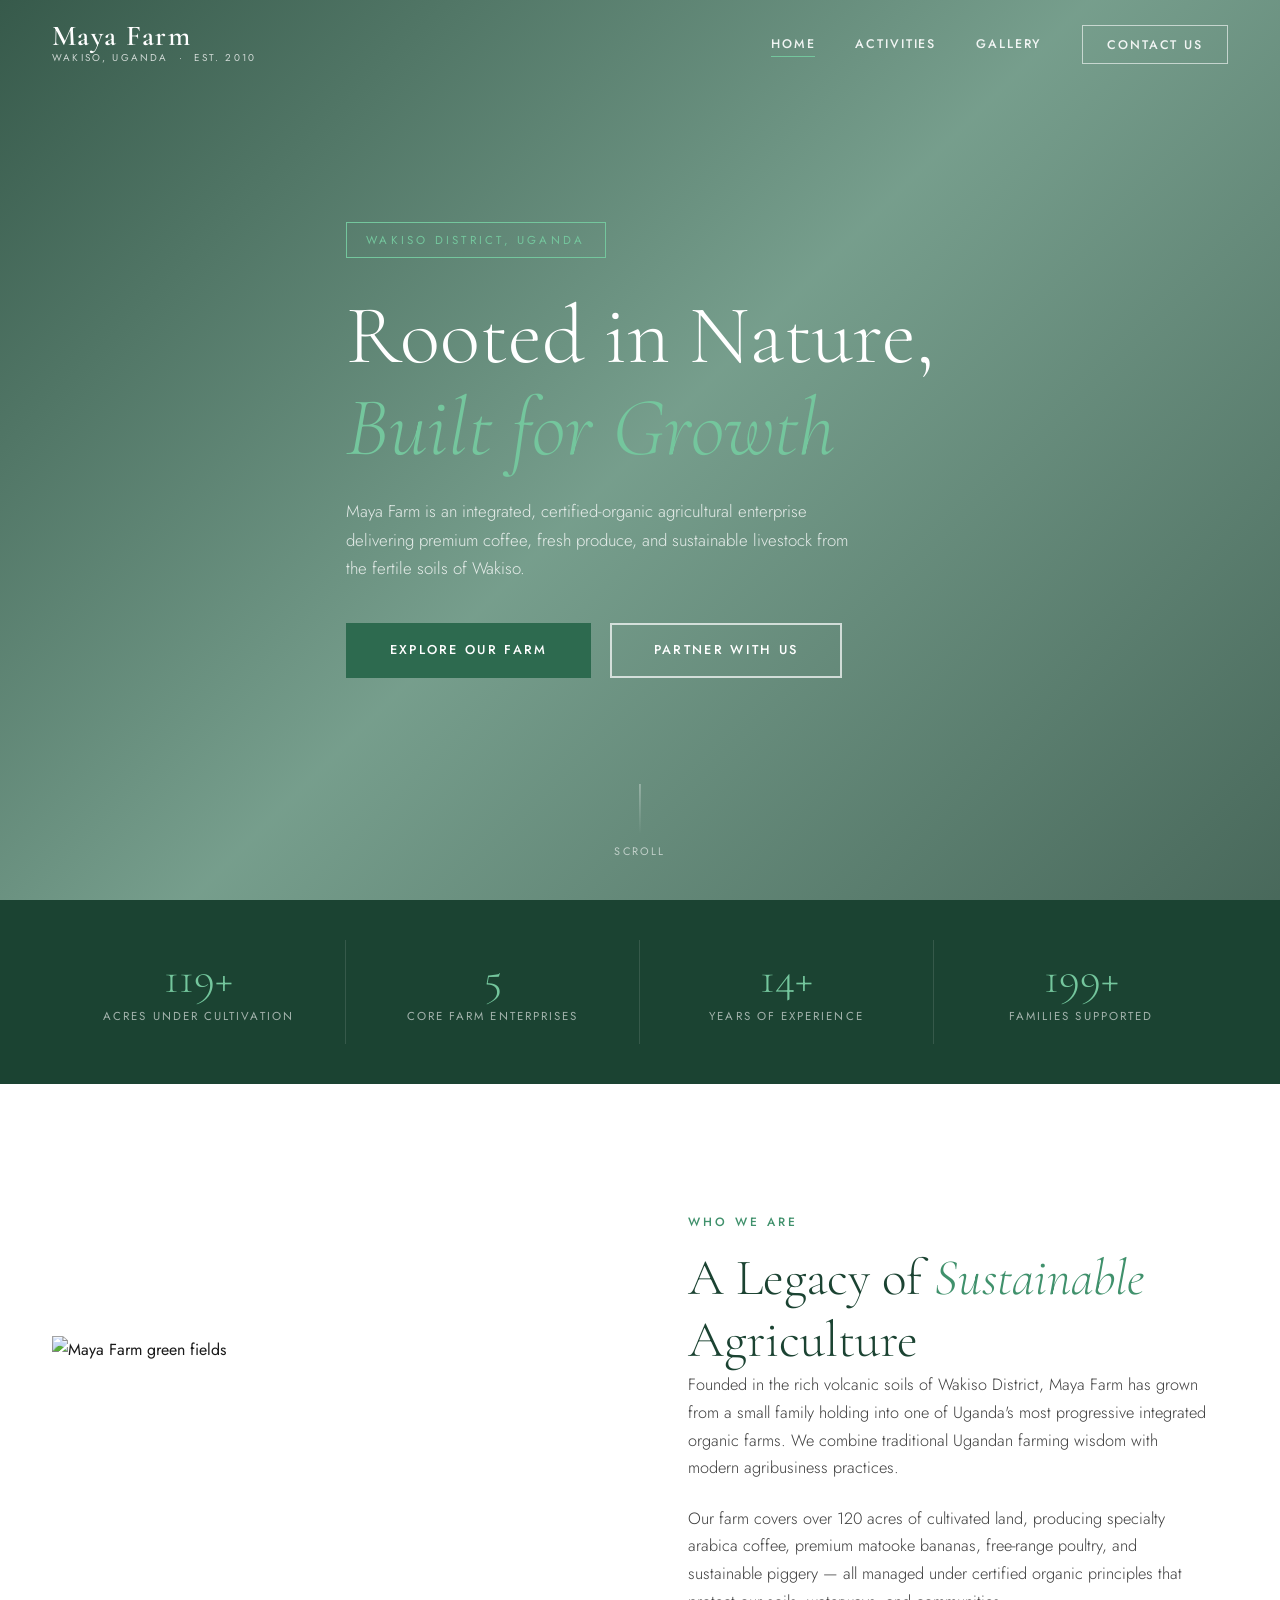
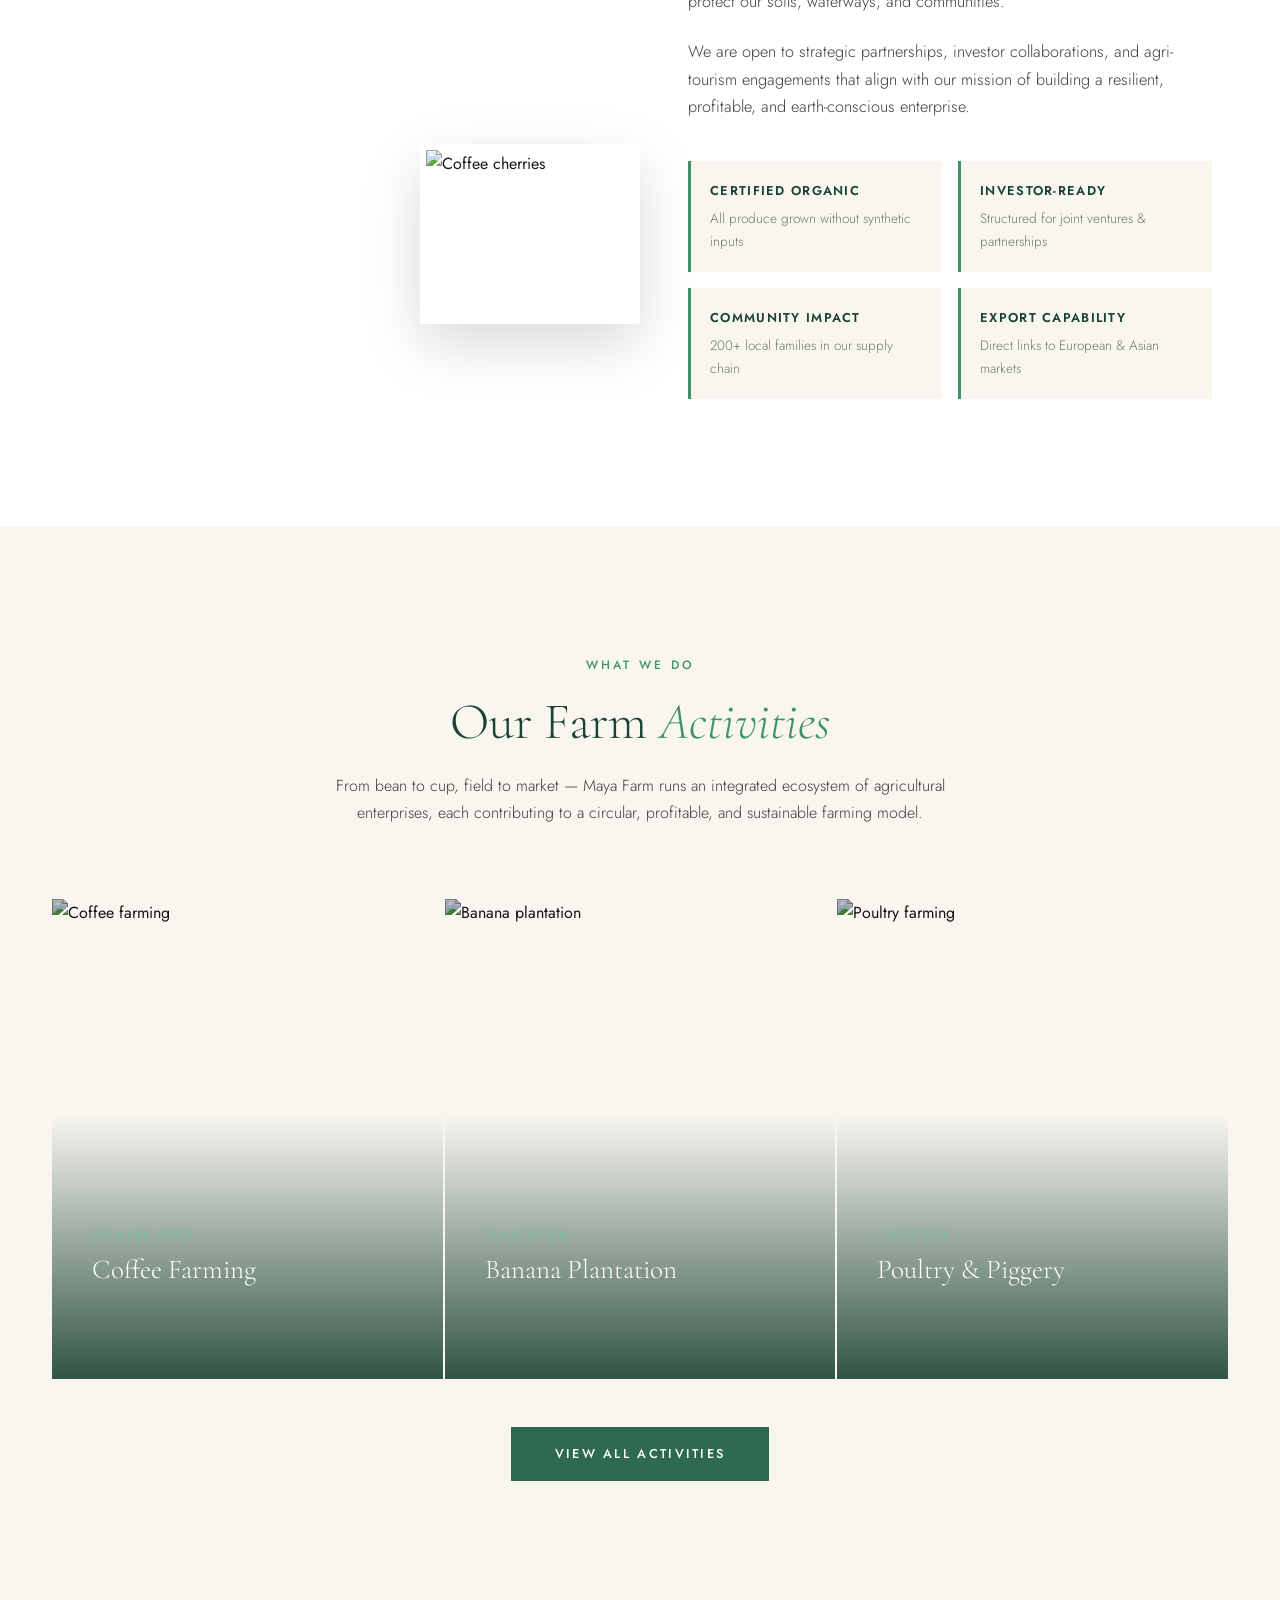
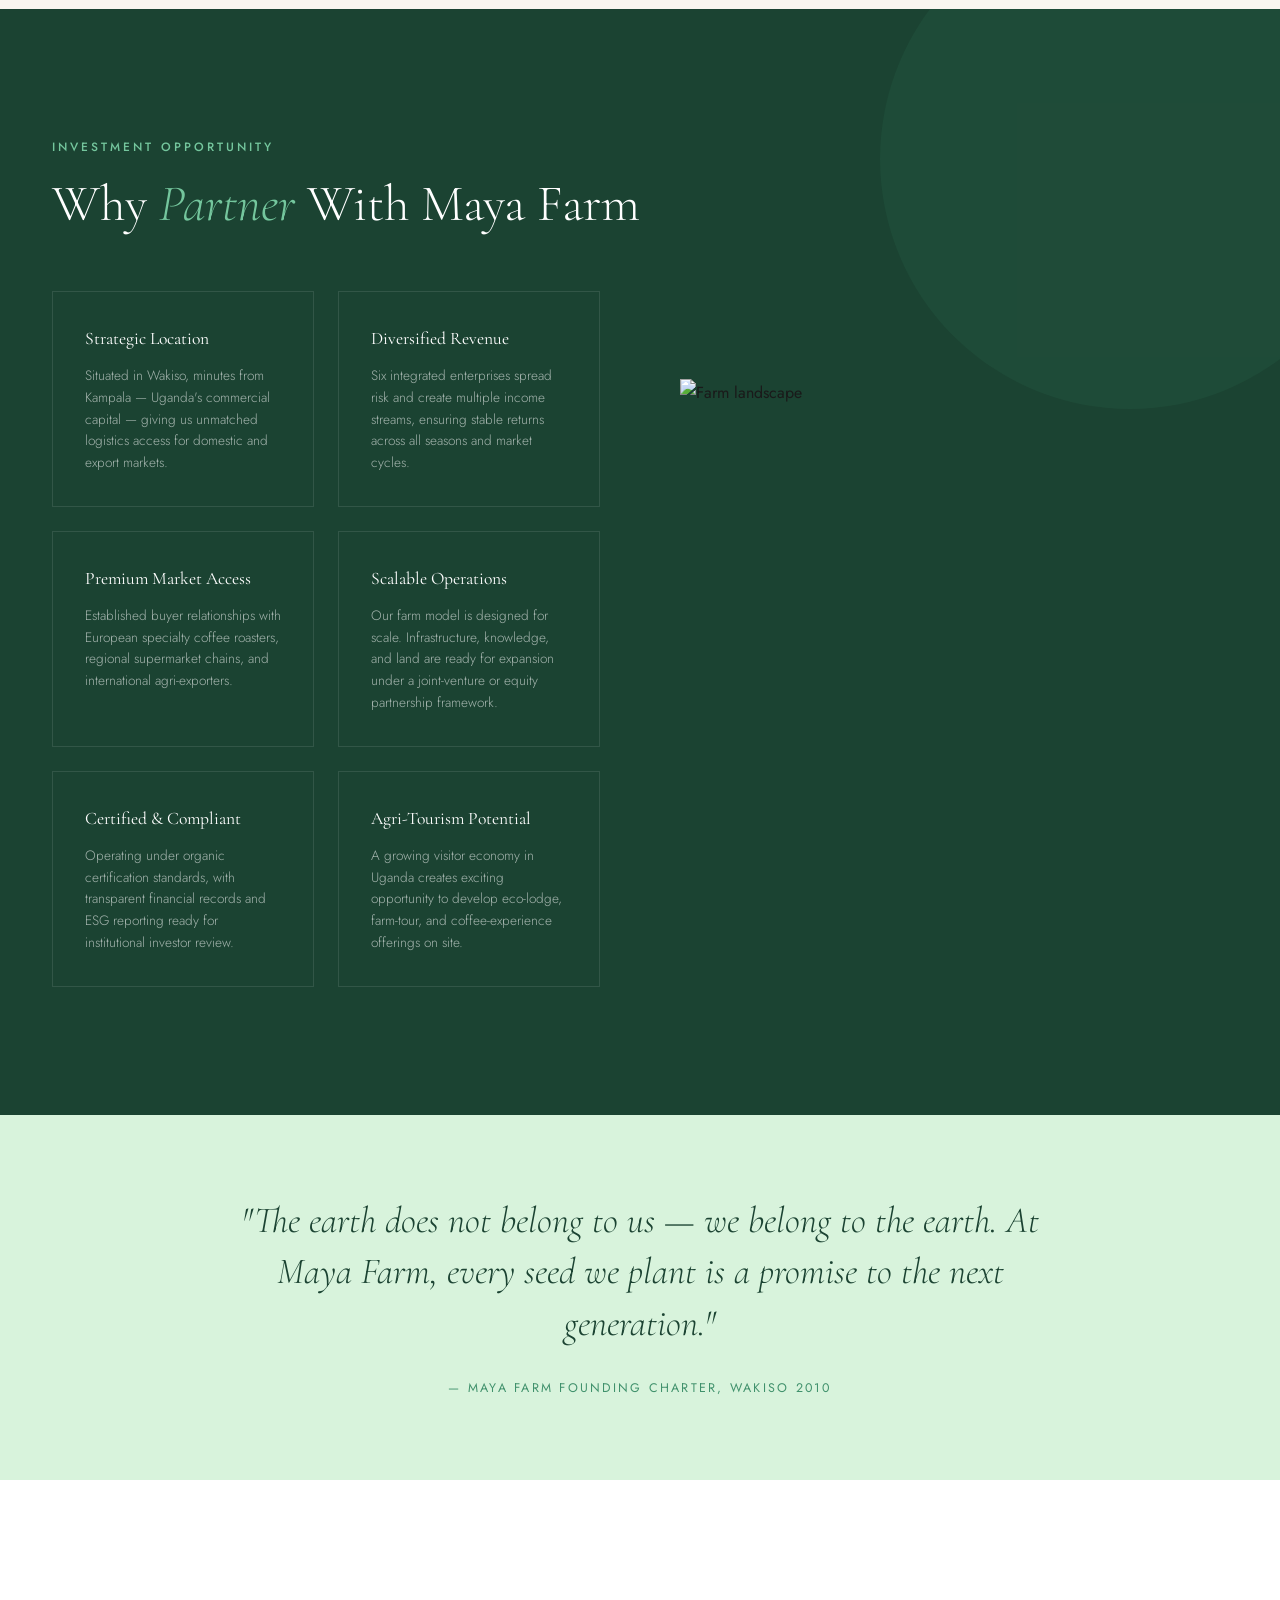
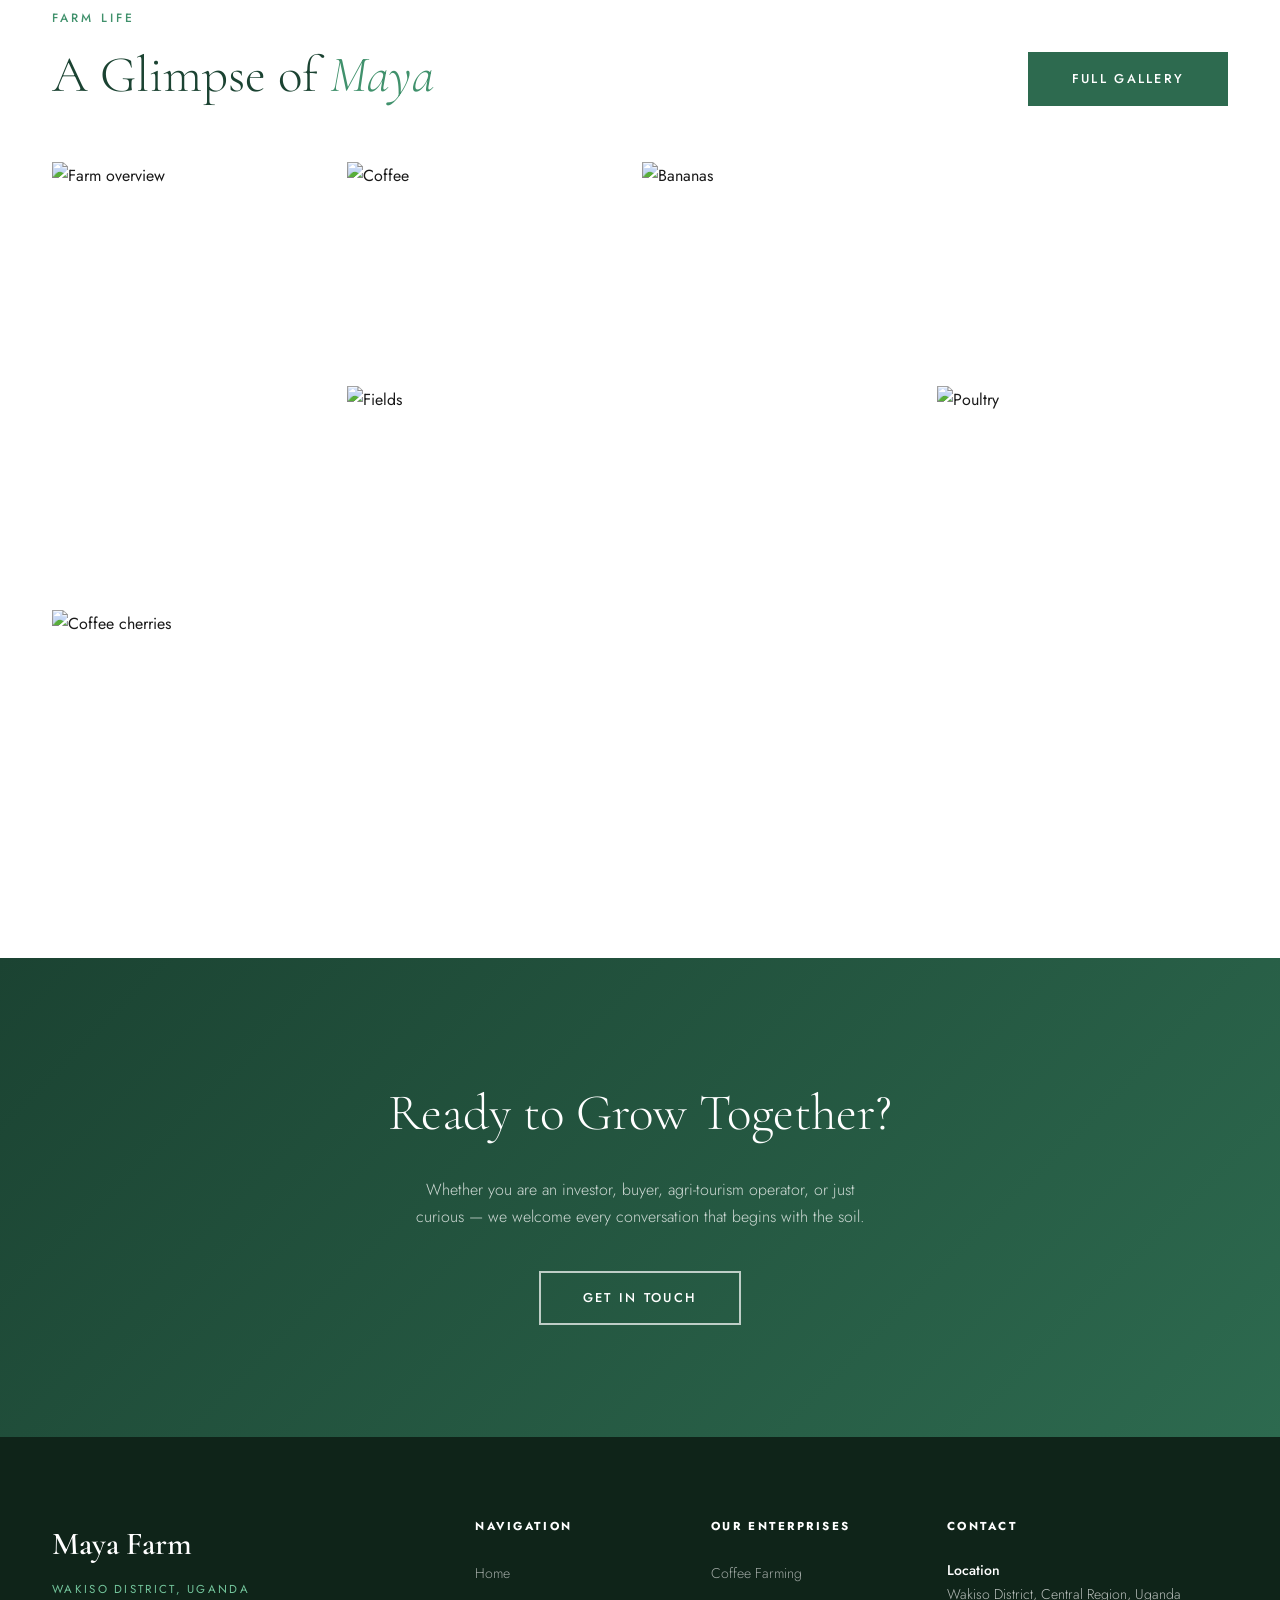
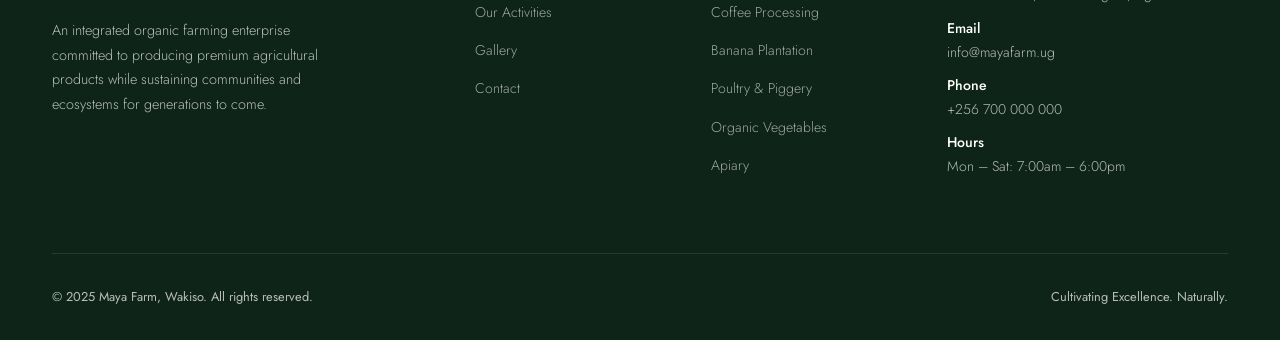
==== index.html @ 23ce0fc7 "Add files via upload" ====
<!DOCTYPE html>
<html lang="en">
<head>
  <meta charset="UTF-8" />
  <meta name="viewport" content="width=device-width, initial-scale=1.0" />
  <title>Maya Farm — Organic Farming Excellence | Wakiso, Uganda</title>
  <meta name="description" content="Maya Farm is an integrated organic farm in Wakiso, Uganda, specialising in coffee farming, banana plantation, coffee processing, poultry and piggery. Investor-ready, sustainable, and community-driven." />
  <link rel="stylesheet" href="css/style.css" />
  <link rel="preconnect" href="https://fonts.googleapis.com" />
</head>
<body>

  <!-- ══ NAVIGATION ══ -->
  <nav class="nav" id="mainNav">
    <div class="container nav-inner">
      <a href="index.html" class="nav-logo">
        <span class="logo-name">Maya Farm</span>
        <span class="logo-tagline">Wakiso, Uganda &nbsp;·&nbsp; Est. 2010</span>
      </a>
      <ul class="nav-links">
        <li><a href="index.html" class="active">Home</a></li>
        <li><a href="activities.html">Activities</a></li>
        <li><a href="gallery.html">Gallery</a></li>
        <li><a href="contact.html" class="nav-cta">Contact Us</a></li>
      </ul>
      <div class="hamburger" id="hamburger">
        <span></span><span></span><span></span>
      </div>
    </div>
  </nav>

  <!-- ══ HERO ══ -->
  <section class="hero">
    <div class="hero-bg"></div>
    <div class="container hero-content">
      <span class="hero-badge">Wakiso District, Uganda</span>
      <h1>
        Rooted in Nature,<br>
        <em>Built for Growth</em>
      </h1>
      <p class="hero-desc">
        Maya Farm is an integrated, certified-organic agricultural enterprise delivering premium coffee, fresh produce, and sustainable livestock from the fertile soils of Wakiso.
      </p>
      <div class="hero-actions">
        <a href="activities.html" class="btn-primary">Explore Our Farm</a>
        <a href="contact.html" class="btn-outline">Partner With Us</a>
      </div>
    </div>
    <div class="hero-scroll">
      <div class="scroll-line"></div>
      <span>Scroll</span>
    </div>
  </section>

  <!-- ══ STATS BAR ══ -->
  <section class="stats-bar">
    <div class="container">
      <div class="stats-grid">
        <div class="stat-item fade-in">
          <span class="stat-number" data-count="120" data-suffix="+">0+</span>
          <span class="stat-label">Acres Under Cultivation</span>
        </div>
        <div class="stat-item fade-in delay-1">
          <span class="stat-number" data-count="6" data-suffix="">0</span>
          <span class="stat-label">Core Farm Enterprises</span>
        </div>
        <div class="stat-item fade-in delay-2">
          <span class="stat-number" data-count="15" data-suffix="+">0+</span>
          <span class="stat-label">Years of Experience</span>
        </div>
        <div class="stat-item fade-in delay-3">
          <span class="stat-number" data-count="200" data-suffix="+">0+</span>
          <span class="stat-label">Families Supported</span>
        </div>
      </div>
    </div>
  </section>

  <!-- ══ ABOUT SECTION ══ -->
  <section class="about-section">
    <div class="container">
      <div class="about-grid">
        <div class="about-image-wrap fade-in-left">
          <div class="about-img-main">
            <img
              src="https://images.unsplash.com/photo-1500382017468-9049fed747ef?w=900&q=80"
              alt="Maya Farm green fields" loading="lazy" />
          </div>
          <div class="about-img-accent">
            <img
              src="https://images.unsplash.com/photo-1611689342806-0863700ce1e4?w=400&q=80"
              alt="Coffee cherries" loading="lazy" />
          </div>
        </div>
        <div class="about-text fade-in-right">
          <span class="section-label">Who We Are</span>
          <h2 class="section-title">A Legacy of <em>Sustainable</em> Agriculture</h2>
          <p>
            Founded in the rich volcanic soils of Wakiso District, Maya Farm has grown from a small family holding into one of Uganda's most progressive integrated organic farms. We combine traditional Ugandan farming wisdom with modern agribusiness practices.
          </p>
          <p>
            Our farm covers over 120 acres of cultivated land, producing specialty arabica coffee, premium matooke bananas, free-range poultry, and sustainable piggery — all managed under certified organic principles that protect our soils, waterways, and communities.
          </p>
          <p>
            We are open to strategic partnerships, investor collaborations, and agri-tourism engagements that align with our mission of building a resilient, profitable, and earth-conscious enterprise.
          </p>
          <div class="about-features">
            <div class="feature-item">
              <h4>Certified Organic</h4>
              <p>All produce grown without synthetic inputs</p>
            </div>
            <div class="feature-item">
              <h4>Investor-Ready</h4>
              <p>Structured for joint ventures &amp; partnerships</p>
            </div>
            <div class="feature-item">
              <h4>Community Impact</h4>
              <p>200+ local families in our supply chain</p>
            </div>
            <div class="feature-item">
              <h4>Export Capability</h4>
              <p>Direct links to European &amp; Asian markets</p>
            </div>
          </div>
        </div>
      </div>
    </div>
  </section>

  <!-- ══ ACTIVITIES PREVIEW ══ -->
  <section class="activities-preview">
    <div class="container">
      <div class="activities-header fade-in">
        <span class="section-label">What We Do</span>
        <h2 class="section-title">Our Farm <em>Activities</em></h2>
        <p>From bean to cup, field to market — Maya Farm runs an integrated ecosystem of agricultural enterprises, each contributing to a circular, profitable, and sustainable farming model.</p>
      </div>
      <div class="activities-grid">
        <div class="activity-card fade-in delay-1">
          <img src="https://images.unsplash.com/photo-1447933601403-0c6688de566e?w=800&q=80"
               alt="Coffee farming" loading="lazy" />
          <div class="activity-card-overlay">
            <span class="activity-tag">Primary Crop</span>
            <h3>Coffee Farming</h3>
            <p>Arabica and Robusta varieties grown in the highland microclimates of Wakiso, processed to specialty-grade standards for export and local premium markets.</p>
            <a href="activities.html#coffee" class="activity-link">Learn More →</a>
          </div>
        </div>
        <div class="activity-card fade-in delay-2">
          <img src="https://images.unsplash.com/photo-1528825871115-3581a5387919?w=800&q=80"
               alt="Banana plantation" loading="lazy" />
          <div class="activity-card-overlay">
            <span class="activity-tag">Plantation</span>
            <h3>Banana Plantation</h3>
            <p>Over 30 acres of matoke and dessert banana varieties, supplying urban markets in Kampala and processed into flour for value-added products.</p>
            <a href="activities.html#banana" class="activity-link">Learn More →</a>
          </div>
        </div>
        <div class="activity-card fade-in delay-3">
          <img src="https://images.unsplash.com/photo-1504274066651-8d31a536b11a?w=800&q=80"
               alt="Poultry farming" loading="lazy" />
          <div class="activity-card-overlay">
            <span class="activity-tag">Livestock</span>
            <h3>Poultry &amp; Piggery</h3>
            <p>Free-range indigenous and hybrid poultry, alongside a well-managed piggery operation providing premium pork and organic manure for the farm ecosystem.</p>
            <a href="activities.html#livestock" class="activity-link">Learn More →</a>
          </div>
        </div>
      </div>
      <div style="text-align:center; margin-top:3rem;" class="fade-in">
        <a href="activities.html" class="btn-primary">View All Activities</a>
      </div>
    </div>
  </section>

  <!-- ══ WHY INVEST ══ -->
  <section class="invest-section">
    <div class="container">
      <span class="section-label">Investment Opportunity</span>
      <h2 class="section-title">Why <em>Partner</em> With Maya Farm</h2>
      <div class="invest-grid">
        <div class="invest-cards">
          <div class="invest-card fade-in">
            <h4>Strategic Location</h4>
            <p>Situated in Wakiso, minutes from Kampala — Uganda's commercial capital — giving us unmatched logistics access for domestic and export markets.</p>
          </div>
          <div class="invest-card fade-in delay-1">
            <h4>Diversified Revenue</h4>
            <p>Six integrated enterprises spread risk and create multiple income streams, ensuring stable returns across all seasons and market cycles.</p>
          </div>
          <div class="invest-card fade-in delay-2">
            <h4>Premium Market Access</h4>
            <p>Established buyer relationships with European specialty coffee roasters, regional supermarket chains, and international agri-exporters.</p>
          </div>
          <div class="invest-card fade-in delay-3">
            <h4>Scalable Operations</h4>
            <p>Our farm model is designed for scale. Infrastructure, knowledge, and land are ready for expansion under a joint-venture or equity partnership framework.</p>
          </div>
          <div class="invest-card fade-in delay-1">
            <h4>Certified &amp; Compliant</h4>
            <p>Operating under organic certification standards, with transparent financial records and ESG reporting ready for institutional investor review.</p>
          </div>
          <div class="invest-card fade-in delay-2">
            <h4>Agri-Tourism Potential</h4>
            <p>A growing visitor economy in Uganda creates exciting opportunity to develop eco-lodge, farm-tour, and coffee-experience offerings on site.</p>
          </div>
        </div>
        <div class="invest-image fade-in-right">
          <img src="https://images.unsplash.com/photo-1518977956812-cd3dbadaaf31?w=900&q=80"
               alt="Farm landscape" loading="lazy" />
        </div>
      </div>
    </div>
  </section>

  <!-- ══ QUOTE STRIP ══ -->
  <section class="quote-strip">
    <div class="container">
      <blockquote class="fade-in">
        "The earth does not belong to us — we belong to the earth. At Maya Farm, every seed we plant is a promise to the next generation."
      </blockquote>
      <cite class="fade-in delay-1">— Maya Farm Founding Charter, Wakiso 2010</cite>
    </div>
  </section>

  <!-- ══ GALLERY PREVIEW ══ -->
  <section class="gallery-preview">
    <div class="container">
      <div style="display:flex; justify-content:space-between; align-items:flex-end; margin-bottom:0.5rem;">
        <div class="fade-in">
          <span class="section-label">Farm Life</span>
          <h2 class="section-title">A Glimpse of <em>Maya</em></h2>
        </div>
        <a href="gallery.html" class="btn-primary fade-in" style="flex-shrink:0;">Full Gallery</a>
      </div>
      <div class="gallery-masonry">
        <div class="gallery-item tall fade-in delay-1" data-src="https://images.unsplash.com/photo-1605000797499-95a51c5269ae?w=1200&q=80">
          <img src="https://images.unsplash.com/photo-1605000797499-95a51c5269ae?w=700&q=75" alt="Farm overview" loading="lazy" />
          <div class="gallery-item-overlay"><span>Farm Landscape</span></div>
        </div>
        <div class="gallery-item fade-in delay-2" data-src="https://images.unsplash.com/photo-1447933601403-0c6688de566e?w=1200&q=80">
          <img src="https://images.unsplash.com/photo-1447933601403-0c6688de566e?w=700&q=75" alt="Coffee" loading="lazy" />
          <div class="gallery-item-overlay"><span>Coffee</span></div>
        </div>
        <div class="gallery-item fade-in delay-3" data-src="https://images.unsplash.com/photo-1528825871115-3581a5387919?w=1200&q=80">
          <img src="https://images.unsplash.com/photo-1528825871115-3581a5387919?w=700&q=75" alt="Bananas" loading="lazy" />
          <div class="gallery-item-overlay"><span>Bananas</span></div>
        </div>
        <div class="gallery-item wide fade-in delay-2" data-src="https://images.unsplash.com/photo-1500382017468-9049fed747ef?w=1200&q=80">
          <img src="https://images.unsplash.com/photo-1500382017468-9049fed747ef?w=1000&q=75" alt="Fields" loading="lazy" />
          <div class="gallery-item-overlay"><span>Green Fields</span></div>
        </div>
        <div class="gallery-item fade-in delay-1" data-src="https://images.unsplash.com/photo-1504274066651-8d31a536b11a?w=1200&q=80">
          <img src="https://images.unsplash.com/photo-1504274066651-8d31a536b11a?w=700&q=75" alt="Poultry" loading="lazy" />
          <div class="gallery-item-overlay"><span>Poultry</span></div>
        </div>
        <div class="gallery-item fade-in delay-3" data-src="https://images.unsplash.com/photo-1611689342806-0863700ce1e4?w=1200&q=80">
          <img src="https://images.unsplash.com/photo-1611689342806-0863700ce1e4?w=700&q=75" alt="Coffee cherries" loading="lazy" />
          <div class="gallery-item-overlay"><span>Coffee Cherries</span></div>
        </div>
      </div>
    </div>
  </section>

  <!-- ══ CONTACT CTA ══ -->
  <section class="contact-cta">
    <div class="container">
      <h2 class="fade-in">Ready to Grow Together?</h2>
      <p class="fade-in delay-1">Whether you are an investor, buyer, agri-tourism operator, or just curious — we welcome every conversation that begins with the soil.</p>
      <a href="contact.html" class="btn-outline fade-in delay-2">Get In Touch</a>
    </div>
  </section>

  <!-- ══ FOOTER ══ -->
  <footer>
    <div class="container">
      <div class="footer-grid">
        <div class="footer-brand">
          <div class="footer-logo">Maya Farm</div>
          <div class="footer-loc">Wakiso District, Uganda</div>
          <p>An integrated organic farming enterprise committed to producing premium agricultural products while sustaining communities and ecosystems for generations to come.</p>
        </div>
        <div class="footer-col">
          <h5>Navigation</h5>
          <ul>
            <li><a href="index.html">Home</a></li>
            <li><a href="activities.html">Our Activities</a></li>
            <li><a href="gallery.html">Gallery</a></li>
            <li><a href="contact.html">Contact</a></li>
          </ul>
        </div>
        <div class="footer-col">
          <h5>Our Enterprises</h5>
          <ul>
            <li><a href="activities.html#coffee">Coffee Farming</a></li>
            <li><a href="activities.html#coffee-processing">Coffee Processing</a></li>
            <li><a href="activities.html#banana">Banana Plantation</a></li>
            <li><a href="activities.html#livestock">Poultry &amp; Piggery</a></li>
            <li><a href="activities.html#vegetables">Organic Vegetables</a></li>
            <li><a href="activities.html#apiary">Apiary</a></li>
          </ul>
        </div>
        <div class="footer-col footer-contact">
          <h5>Contact</h5>
          <p><strong>Location</strong><br>Wakiso District, Central Region, Uganda</p>
          <p><strong>Email</strong><br>info@mayafarm.ug</p>
          <p><strong>Phone</strong><br>+256 700 000 000</p>
          <p><strong>Hours</strong><br>Mon – Sat: 7:00am – 6:00pm</p>
        </div>
      </div>
      <div class="footer-bottom">
        <span>&copy; 2025 Maya Farm, Wakiso. All rights reserved.</span>
        <span>Cultivating Excellence. Naturally.</span>
      </div>
    </div>
  </footer>

  <!-- Lightbox -->
  <div class="lightbox" id="lightbox">
    <img class="lightbox-img" id="lightbox-img" src="" alt="Gallery" />
    <button class="lightbox-close" id="lightbox-close">&times;</button>
  </div>

  <script src="js/main.js"></script>
</body>
</html>
---- css/style.css ----
/* ============================================================
   MAYA FARM — Global Stylesheet
   Color Palette: White #FFFFFF, Green #2D6A4F, Accents
   ============================================================ */

@import url('https://fonts.googleapis.com/css2?family=Cormorant+Garamond:ital,wght@0,300;0,400;0,600;1,300;1,400&family=Jost:wght@200;300;400;500;600&display=swap');

/* ── CSS Variables ── */
:root {
  --green-deep:   #1B4332;
  --green-main:   #2D6A4F;
  --green-mid:    #40916C;
  --green-light:  #74C69D;
  --green-pale:   #D8F3DC;
  --white:        #FFFFFF;
  --cream:        #F9F6F0;
  --text-dark:    #1A1A1A;
  --text-mid:     #3D3D3D;
  --text-light:   #6B7B6E;
  --gold:         #C9A84C;

  --font-display: 'Cormorant Garamond', Georgia, serif;
  --font-body:    'Jost', sans-serif;

  --transition:   0.45s cubic-bezier(0.25, 0.46, 0.45, 0.94);
  --transition-slow: 0.8s cubic-bezier(0.25, 0.46, 0.45, 0.94);
}

/* ── Reset & Base ── */
*, *::before, *::after {
  box-sizing: border-box;
  margin: 0;
  padding: 0;
}

html {
  scroll-behavior: smooth;
  font-size: 16px;
}

body {
  font-family: var(--font-body);
  color: var(--text-dark);
  background: var(--white);
  line-height: 1.7;
  overflow-x: hidden;
}

img { display: block; width: 100%; object-fit: cover; }

a {
  text-decoration: none;
  color: inherit;
}

ul { list-style: none; }

/* ── Utility ── */
.container {
  max-width: 1240px;
  margin: 0 auto;
  padding: 0 2rem;
}

.section-label {
  font-family: var(--font-body);
  font-size: 0.75rem;
  font-weight: 500;
  letter-spacing: 0.25em;
  text-transform: uppercase;
  color: var(--green-mid);
  display: block;
  margin-bottom: 1rem;
}

.section-title {
  font-family: var(--font-display);
  font-size: clamp(2.2rem, 4vw, 3.4rem);
  font-weight: 300;
  line-height: 1.2;
  color: var(--green-deep);
}

.section-title em {
  font-style: italic;
  color: var(--green-mid);
}

.btn-primary {
  display: inline-block;
  padding: 0.9rem 2.6rem;
  background: var(--green-main);
  color: var(--white);
  font-family: var(--font-body);
  font-size: 0.8rem;
  font-weight: 500;
  letter-spacing: 0.18em;
  text-transform: uppercase;
  border: 2px solid var(--green-main);
  transition: var(--transition);
  cursor: pointer;
}

.btn-primary:hover {
  background: transparent;
  color: var(--green-main);
}

.btn-outline {
  display: inline-block;
  padding: 0.9rem 2.6rem;
  background: transparent;
  color: var(--white);
  font-family: var(--font-body);
  font-size: 0.8rem;
  font-weight: 500;
  letter-spacing: 0.18em;
  text-transform: uppercase;
  border: 2px solid rgba(255,255,255,0.7);
  transition: var(--transition);
  cursor: pointer;
}

.btn-outline:hover {
  background: var(--white);
  color: var(--green-deep);
  border-color: var(--white);
}

/* ── Fade-in Animations ── */
.fade-in {
  opacity: 0;
  transform: translateY(40px);
  transition: opacity 0.8s ease, transform 0.8s ease;
}

.fade-in.visible {
  opacity: 1;
  transform: translateY(0);
}

.fade-in-left {
  opacity: 0;
  transform: translateX(-50px);
  transition: opacity 0.9s ease, transform 0.9s ease;
}

.fade-in-left.visible {
  opacity: 1;
  transform: translateX(0);
}

.fade-in-right {
  opacity: 0;
  transform: translateX(50px);
  transition: opacity 0.9s ease, transform 0.9s ease;
}

.fade-in-right.visible {
  opacity: 1;
  transform: translateX(0);
}

.delay-1 { transition-delay: 0.15s; }
.delay-2 { transition-delay: 0.3s; }
.delay-3 { transition-delay: 0.45s; }
.delay-4 { transition-delay: 0.6s; }

/* ══════════════════════════════════
   NAVIGATION
══════════════════════════════════ */
.nav {
  position: fixed;
  top: 0;
  left: 0;
  right: 0;
  z-index: 1000;
  padding: 1.4rem 0;
  transition: var(--transition);
}

.nav.scrolled {
  background: rgba(255,255,255,0.97);
  padding: 0.9rem 0;
  box-shadow: 0 2px 30px rgba(0,0,0,0.08);
}

.nav-inner {
  display: flex;
  align-items: center;
  justify-content: space-between;
}

.nav-logo {
  display: flex;
  flex-direction: column;
  line-height: 1;
}

.nav-logo .logo-name {
  font-family: var(--font-display);
  font-size: 1.8rem;
  font-weight: 600;
  color: var(--white);
  letter-spacing: 0.05em;
  transition: var(--transition);
}

.nav-logo .logo-tagline {
  font-family: var(--font-body);
  font-size: 0.62rem;
  letter-spacing: 0.22em;
  text-transform: uppercase;
  color: rgba(255,255,255,0.75);
  margin-top: 2px;
  transition: var(--transition);
}

.nav.scrolled .logo-name { color: var(--green-deep); }
.nav.scrolled .logo-tagline { color: var(--text-light); }

.nav-links {
  display: flex;
  gap: 2.5rem;
  align-items: center;
}

.nav-links a {
  font-size: 0.78rem;
  font-weight: 500;
  letter-spacing: 0.15em;
  text-transform: uppercase;
  color: rgba(255,255,255,0.9);
  position: relative;
  transition: var(--transition);
}

.nav-links a::after {
  content: '';
  position: absolute;
  bottom: -4px;
  left: 0;
  width: 0;
  height: 1px;
  background: var(--green-light);
  transition: width var(--transition);
}

.nav-links a:hover::after,
.nav-links a.active::after { width: 100%; }

.nav.scrolled .nav-links a { color: var(--text-mid); }
.nav.scrolled .nav-links a::after { background: var(--green-main); }

.nav-cta {
  padding: 0.6rem 1.5rem !important;
  border: 1px solid rgba(255,255,255,0.6);
  transition: var(--transition) !important;
}

.nav.scrolled .nav-cta {
  border-color: var(--green-main);
  color: var(--green-main) !important;
}

.nav-cta:hover {
  background: rgba(255,255,255,0.15);
}

.nav.scrolled .nav-cta:hover {
  background: var(--green-main) !important;
  color: var(--white) !important;
}

/* Hamburger */
.hamburger {
  display: none;
  flex-direction: column;
  gap: 5px;
  cursor: pointer;
  padding: 5px;
}

.hamburger span {
  display: block;
  width: 28px;
  height: 2px;
  background: var(--white);
  transition: var(--transition);
}

.nav.scrolled .hamburger span { background: var(--green-deep); }

.hamburger.open span:nth-child(1) { transform: rotate(45deg) translate(5px, 5px); }
.hamburger.open span:nth-child(2) { opacity: 0; }
.hamburger.open span:nth-child(3) { transform: rotate(-45deg) translate(5px, -5px); }

/* ══════════════════════════════════
   HERO (index.html)
══════════════════════════════════ */
.hero {
  position: relative;
  height: 100vh;
  min-height: 680px;
  display: flex;
  align-items: center;
  overflow: hidden;
}

.hero-bg {
  position: absolute;
  inset: 0;
  background: linear-gradient(
    135deg,
    rgba(27,67,50,0.88) 0%,
    rgba(45,106,79,0.65) 50%,
    rgba(27,67,50,0.80) 100%
  ),
  url('https://images.unsplash.com/photo-1605000797499-95a51c5269ae?w=1800&q=80') center/cover no-repeat;
  animation: heroZoom 12s ease-in-out infinite alternate;
}

@keyframes heroZoom {
  from { transform: scale(1); }
  to   { transform: scale(1.06); }
}

.hero-content {
  position: relative;
  z-index: 2;
  max-width: 780px;
}

.hero-badge {
  display: inline-block;
  font-size: 0.72rem;
  letter-spacing: 0.28em;
  text-transform: uppercase;
  color: var(--green-light);
  border: 1px solid var(--green-light);
  padding: 0.45rem 1.2rem;
  margin-bottom: 2rem;
  animation: fadeDown 0.8s ease 0.3s both;
}

.hero h1 {
  font-family: var(--font-display);
  font-size: clamp(3rem, 6.5vw, 5.5rem);
  font-weight: 300;
  color: var(--white);
  line-height: 1.1;
  margin-bottom: 1.5rem;
  animation: fadeDown 0.8s ease 0.5s both;
}

.hero h1 em {
  font-style: italic;
  color: var(--green-light);
}

.hero-desc {
  font-size: 1.05rem;
  color: rgba(255,255,255,0.82);
  max-width: 520px;
  margin-bottom: 2.5rem;
  animation: fadeDown 0.8s ease 0.7s both;
  font-weight: 300;
}

.hero-actions {
  display: flex;
  gap: 1.2rem;
  flex-wrap: wrap;
  animation: fadeDown 0.8s ease 0.9s both;
}

.hero-scroll {
  position: absolute;
  bottom: 2.5rem;
  left: 50%;
  transform: translateX(-50%);
  display: flex;
  flex-direction: column;
  align-items: center;
  gap: 0.5rem;
  color: rgba(255,255,255,0.6);
  font-size: 0.68rem;
  letter-spacing: 0.2em;
  text-transform: uppercase;
  animation: pulse 2s ease-in-out infinite;
}

.hero-scroll .scroll-line {
  width: 1px;
  height: 50px;
  background: linear-gradient(to bottom, rgba(255,255,255,0.6), transparent);
}

@keyframes fadeDown {
  from { opacity: 0; transform: translateY(-20px); }
  to   { opacity: 1; transform: translateY(0); }
}

@keyframes pulse {
  0%, 100% { opacity: 0.5; }
  50%       { opacity: 1; }
}

/* ── Stats Bar ── */
.stats-bar {
  background: var(--green-deep);
  padding: 2.5rem 0;
}

.stats-grid {
  display: grid;
  grid-template-columns: repeat(4, 1fr);
  gap: 0;
  text-align: center;
}

.stat-item {
  padding: 1rem 1.5rem;
  border-right: 1px solid rgba(255,255,255,0.12);
}

.stat-item:last-child { border-right: none; }

.stat-number {
  font-family: var(--font-display);
  font-size: 2.8rem;
  font-weight: 300;
  color: var(--green-light);
  line-height: 1;
  display: block;
}

.stat-label {
  font-size: 0.72rem;
  letter-spacing: 0.18em;
  text-transform: uppercase;
  color: rgba(255,255,255,0.6);
  margin-top: 0.5rem;
}

/* ── About Section ── */
.about-section {
  padding: 8rem 0;
  background: var(--white);
}

.about-grid {
  display: grid;
  grid-template-columns: 1fr 1fr;
  gap: 6rem;
  align-items: center;
}

.about-image-wrap {
  position: relative;
}

.about-img-main {
  height: 540px;
  border-radius: 0;
  overflow: hidden;
}

.about-img-main img {
  height: 100%;
  transition: transform 1.2s ease;
}

.about-img-main:hover img { transform: scale(1.04); }

.about-img-accent {
  position: absolute;
  bottom: -3rem;
  right: -3rem;
  width: 220px;
  height: 180px;
  overflow: hidden;
  border: 6px solid var(--white);
  box-shadow: 0 20px 60px rgba(0,0,0,0.15);
}

.about-text { padding-right: 1rem; }

.about-text p {
  color: var(--text-mid);
  margin-bottom: 1.4rem;
  font-weight: 300;
  font-size: 1.02rem;
}

.about-features {
  display: grid;
  grid-template-columns: 1fr 1fr;
  gap: 1rem;
  margin-top: 2.5rem;
}

.feature-item {
  padding: 1.2rem;
  border-left: 3px solid var(--green-mid);
  background: var(--cream);
}

.feature-item h4 {
  font-family: var(--font-body);
  font-size: 0.8rem;
  font-weight: 600;
  letter-spacing: 0.1em;
  text-transform: uppercase;
  color: var(--green-deep);
  margin-bottom: 0.3rem;
}

.feature-item p {
  font-size: 0.85rem;
  color: var(--text-light);
  margin: 0;
}

/* ── Activities Preview ── */
.activities-preview {
  padding: 8rem 0;
  background: var(--cream);
}

.activities-header {
  text-align: center;
  max-width: 620px;
  margin: 0 auto 4.5rem;
}

.activities-header p {
  color: var(--text-mid);
  font-weight: 300;
  margin-top: 1.2rem;
}

.activities-grid {
  display: grid;
  grid-template-columns: repeat(3, 1fr);
  gap: 2px;
}

.activity-card {
  position: relative;
  height: 480px;
  overflow: hidden;
  cursor: pointer;
}

.activity-card img {
  height: 100%;
  transition: transform var(--transition-slow);
  filter: brightness(0.75);
}

.activity-card:hover img {
  transform: scale(1.08);
  filter: brightness(0.5);
}

.activity-card-overlay {
  position: absolute;
  inset: 0;
  background: linear-gradient(to top, rgba(27,67,50,0.9) 0%, transparent 55%);
  display: flex;
  flex-direction: column;
  justify-content: flex-end;
  padding: 2.5rem;
  transition: var(--transition);
}

.activity-card:hover .activity-card-overlay {
  background: linear-gradient(to top, rgba(27,67,50,0.95) 0%, rgba(27,67,50,0.4) 100%);
}

.activity-tag {
  font-size: 0.68rem;
  letter-spacing: 0.22em;
  text-transform: uppercase;
  color: var(--green-light);
  margin-bottom: 0.6rem;
}

.activity-card h3 {
  font-family: var(--font-display);
  font-size: 1.7rem;
  font-weight: 300;
  color: var(--white);
  line-height: 1.2;
  margin-bottom: 1rem;
}

.activity-card p {
  font-size: 0.88rem;
  color: rgba(255,255,255,0.8);
  font-weight: 300;
  max-height: 0;
  overflow: hidden;
  transition: max-height var(--transition-slow), opacity 0.4s ease;
  opacity: 0;
}

.activity-card:hover p {
  max-height: 120px;
  opacity: 1;
}

.activity-link {
  font-size: 0.72rem;
  letter-spacing: 0.18em;
  text-transform: uppercase;
  color: var(--green-light);
  margin-top: 1rem;
  display: inline-block;
  opacity: 0;
  transform: translateX(-10px);
  transition: opacity 0.3s ease 0.2s, transform 0.3s ease 0.2s;
}

.activity-card:hover .activity-link {
  opacity: 1;
  transform: translateX(0);
}

/* ── Why Invest Section ── */
.invest-section {
  padding: 8rem 0;
  background: var(--green-deep);
  position: relative;
  overflow: hidden;
}

.invest-section::before {
  content: '';
  position: absolute;
  top: -100px;
  right: -100px;
  width: 500px;
  height: 500px;
  border-radius: 50%;
  background: rgba(64,145,108,0.1);
}

.invest-section .section-label { color: var(--green-light); }
.invest-section .section-title { color: var(--white); }
.invest-section .section-title em { color: var(--green-light); }

.invest-grid {
  display: grid;
  grid-template-columns: 1fr 1fr;
  gap: 5rem;
  align-items: center;
  margin-top: 3.5rem;
}

.invest-cards {
  display: grid;
  grid-template-columns: 1fr 1fr;
  gap: 1.5rem;
}

.invest-card {
  padding: 2rem;
  border: 1px solid rgba(255,255,255,0.1);
  transition: var(--transition);
  position: relative;
  overflow: hidden;
}

.invest-card::before {
  content: '';
  position: absolute;
  bottom: 0;
  left: 0;
  width: 100%;
  height: 3px;
  background: var(--green-light);
  transform: scaleX(0);
  transform-origin: left;
  transition: transform var(--transition);
}

.invest-card:hover {
  background: rgba(255,255,255,0.05);
  border-color: rgba(255,255,255,0.2);
}

.invest-card:hover::before { transform: scaleX(1); }

.invest-card h4 {
  font-family: var(--font-display);
  font-size: 1.1rem;
  font-weight: 400;
  color: var(--white);
  margin-bottom: 0.7rem;
}

.invest-card p {
  font-size: 0.85rem;
  color: rgba(255,255,255,0.6);
  font-weight: 300;
  line-height: 1.6;
}

.invest-image {
  height: 520px;
  overflow: hidden;
}

.invest-image img {
  height: 100%;
  transition: transform 1.2s ease;
}

.invest-image:hover img { transform: scale(1.04); }

/* ── Testimonial / Quote Strip ── */
.quote-strip {
  background: var(--green-pale);
  padding: 5rem 0;
  text-align: center;
}

.quote-strip blockquote {
  font-family: var(--font-display);
  font-size: clamp(1.5rem, 3vw, 2.3rem);
  font-style: italic;
  font-weight: 300;
  color: var(--green-deep);
  max-width: 800px;
  margin: 0 auto 1.5rem;
  line-height: 1.4;
}

.quote-strip cite {
  font-style: normal;
  font-size: 0.78rem;
  letter-spacing: 0.18em;
  text-transform: uppercase;
  color: var(--green-mid);
}

/* ── Gallery Preview ── */
.gallery-preview {
  padding: 8rem 0;
  background: var(--white);
}

.gallery-masonry {
  display: grid;
  grid-template-columns: repeat(4, 1fr);
  grid-auto-rows: 220px;
  gap: 4px;
  margin-top: 3.5rem;
}

.gallery-item {
  overflow: hidden;
  position: relative;
  cursor: pointer;
}

.gallery-item.tall { grid-row: span 2; }
.gallery-item.wide { grid-column: span 2; }

.gallery-item img {
  height: 100%;
  transition: transform var(--transition-slow);
}

.gallery-item:hover img { transform: scale(1.08); }

.gallery-item-overlay {
  position: absolute;
  inset: 0;
  background: rgba(27,67,50,0);
  transition: background var(--transition);
  display: flex;
  align-items: center;
  justify-content: center;
}

.gallery-item:hover .gallery-item-overlay {
  background: rgba(27,67,50,0.55);
}

.gallery-item-overlay span {
  color: var(--white);
  font-size: 0.72rem;
  letter-spacing: 0.22em;
  text-transform: uppercase;
  opacity: 0;
  transition: opacity var(--transition);
}

.gallery-item:hover .gallery-item-overlay span { opacity: 1; }

.gallery-cta {
  text-align: center;
  margin-top: 3rem;
}

/* ── Contact CTA Strip ── */
.contact-cta {
  padding: 7rem 0;
  background: linear-gradient(135deg, var(--green-deep) 0%, var(--green-main) 100%);
  text-align: center;
}

.contact-cta h2 {
  font-family: var(--font-display);
  font-size: clamp(2rem, 4vw, 3.2rem);
  font-weight: 300;
  color: var(--white);
  margin-bottom: 1.2rem;
}

.contact-cta p {
  color: rgba(255,255,255,0.78);
  font-weight: 300;
  max-width: 480px;
  margin: 0 auto 2.5rem;
}

/* ══════════════════════════════════
   FOOTER
══════════════════════════════════ */
footer {
  background: #0f2419;
  color: rgba(255,255,255,0.7);
  padding: 5rem 0 2rem;
}

.footer-grid {
  display: grid;
  grid-template-columns: 2fr 1fr 1fr 1.5fr;
  gap: 3rem;
  margin-bottom: 4rem;
}

.footer-brand .footer-logo {
  font-family: var(--font-display);
  font-size: 2rem;
  font-weight: 600;
  color: var(--white);
  margin-bottom: 0.5rem;
}

.footer-brand .footer-loc {
  font-size: 0.72rem;
  letter-spacing: 0.2em;
  text-transform: uppercase;
  color: var(--green-light);
  margin-bottom: 1.2rem;
}

.footer-brand p {
  font-size: 0.9rem;
  line-height: 1.7;
  font-weight: 300;
  max-width: 280px;
}

.footer-col h5 {
  font-family: var(--font-body);
  font-size: 0.72rem;
  letter-spacing: 0.22em;
  text-transform: uppercase;
  color: var(--white);
  margin-bottom: 1.4rem;
}

.footer-col ul {
  display: flex;
  flex-direction: column;
  gap: 0.7rem;
}

.footer-col ul li a {
  font-size: 0.88rem;
  color: rgba(255,255,255,0.6);
  font-weight: 300;
  transition: color var(--transition);
}

.footer-col ul li a:hover { color: var(--green-light); }

.footer-contact p {
  font-size: 0.88rem;
  font-weight: 300;
  margin-bottom: 0.6rem;
}

.footer-contact strong {
  color: var(--white);
  font-weight: 500;
}

.footer-bottom {
  border-top: 1px solid rgba(255,255,255,0.1);
  padding-top: 2rem;
  display: flex;
  justify-content: space-between;
  align-items: center;
  font-size: 0.8rem;
}

/* ══════════════════════════════════
   PAGE HEADERS (Inner Pages)
══════════════════════════════════ */
.page-header {
  height: 55vh;
  min-height: 400px;
  position: relative;
  display: flex;
  align-items: flex-end;
  padding-bottom: 5rem;
  overflow: hidden;
}

.page-header-bg {
  position: absolute;
  inset: 0;
  background-size: cover;
  background-position: center;
  animation: heroZoom 14s ease-in-out infinite alternate;
}

.page-header-bg::after {
  content: '';
  position: absolute;
  inset: 0;
  background: linear-gradient(to top, rgba(27,67,50,0.88) 0%, rgba(27,67,50,0.4) 100%);
}

.page-header-content {
  position: relative;
  z-index: 2;
}

.page-header-content .breadcrumb {
  font-size: 0.72rem;
  letter-spacing: 0.2em;
  text-transform: uppercase;
  color: rgba(255,255,255,0.6);
  margin-bottom: 1rem;
}

.page-header-content h1 {
  font-family: var(--font-display);
  font-size: clamp(2.5rem, 5vw, 4.5rem);
  font-weight: 300;
  color: var(--white);
  line-height: 1.1;
}

.page-header-content h1 em {
  font-style: italic;
  color: var(--green-light);
}

/* ══════════════════════════════════
   ACTIVITIES PAGE
══════════════════════════════════ */
.activities-full {
  padding: 8rem 0;
  background: var(--white);
}

.activity-section {
  display: grid;
  grid-template-columns: 1fr 1fr;
  gap: 5rem;
  align-items: center;
  padding: 5rem 0;
  border-bottom: 1px solid var(--green-pale);
}

.activity-section:last-child { border-bottom: none; }

.activity-section.reverse { direction: rtl; }
.activity-section.reverse > * { direction: ltr; }

.activity-img {
  height: 460px;
  overflow: hidden;
  position: relative;
}

.activity-img img {
  height: 100%;
  transition: transform 1.2s ease;
}

.activity-img:hover img { transform: scale(1.05); }

.activity-number {
  font-family: var(--font-display);
  font-size: 5rem;
  font-weight: 300;
  color: var(--green-pale);
  line-height: 1;
  margin-bottom: -1rem;
}

.activity-info h2 {
  font-family: var(--font-display);
  font-size: 2.4rem;
  font-weight: 300;
  color: var(--green-deep);
  margin-bottom: 1.2rem;
  line-height: 1.2;
}

.activity-info h2 em { font-style: italic; color: var(--green-mid); }

.activity-info p {
  color: var(--text-mid);
  font-weight: 300;
  margin-bottom: 1.2rem;
  font-size: 0.98rem;
}

.activity-highlights {
  margin-top: 1.8rem;
  display: flex;
  flex-direction: column;
  gap: 0.8rem;
}

.highlight-row {
  display: flex;
  align-items: flex-start;
  gap: 1rem;
}

.highlight-dot {
  width: 8px;
  height: 8px;
  border-radius: 50%;
  background: var(--green-mid);
  flex-shrink: 0;
  margin-top: 0.5rem;
}

.highlight-row p {
  font-size: 0.9rem;
  color: var(--text-light);
  margin: 0;
}

/* ══════════════════════════════════
   GALLERY PAGE
══════════════════════════════════ */
.gallery-full {
  padding: 6rem 0 8rem;
  background: var(--white);
}

.gallery-filters {
  display: flex;
  gap: 0.8rem;
  margin-bottom: 3rem;
  flex-wrap: wrap;
}

.filter-btn {
  padding: 0.55rem 1.4rem;
  font-size: 0.75rem;
  letter-spacing: 0.15em;
  text-transform: uppercase;
  border: 1px solid var(--green-mid);
  color: var(--green-mid);
  background: transparent;
  cursor: pointer;
  transition: var(--transition);
  font-family: var(--font-body);
}

.filter-btn:hover,
.filter-btn.active {
  background: var(--green-main);
  color: var(--white);
  border-color: var(--green-main);
}

.gallery-grid-full {
  display: grid;
  grid-template-columns: repeat(3, 1fr);
  gap: 4px;
}

.gallery-grid-full .gallery-item {
  height: 320px;
}

/* Lightbox */
.lightbox {
  position: fixed;
  inset: 0;
  background: rgba(0,0,0,0.95);
  z-index: 2000;
  display: flex;
  align-items: center;
  justify-content: center;
  opacity: 0;
  pointer-events: none;
  transition: opacity var(--transition);
}

.lightbox.open {
  opacity: 1;
  pointer-events: all;
}

.lightbox-img {
  max-width: 90vw;
  max-height: 85vh;
  object-fit: contain;
}

.lightbox-close {
  position: absolute;
  top: 2rem;
  right: 2rem;
  width: 44px;
  height: 44px;
  background: transparent;
  border: 1px solid rgba(255,255,255,0.3);
  color: var(--white);
  font-size: 1.4rem;
  cursor: pointer;
  display: flex;
  align-items: center;
  justify-content: center;
  transition: var(--transition);
}

.lightbox-close:hover {
  background: var(--white);
  color: var(--text-dark);
}

/* ══════════════════════════════════
   CONTACT PAGE
══════════════════════════════════ */
.contact-section {
  padding: 8rem 0;
  background: var(--white);
}

.contact-grid {
  display: grid;
  grid-template-columns: 1fr 1.4fr;
  gap: 5rem;
}

.contact-info h2 {
  font-family: var(--font-display);
  font-size: 2.4rem;
  font-weight: 300;
  color: var(--green-deep);
  margin-bottom: 1.2rem;
}

.contact-info p {
  color: var(--text-mid);
  font-weight: 300;
  margin-bottom: 2.5rem;
}

.contact-details {
  display: flex;
  flex-direction: column;
  gap: 1.5rem;
}

.contact-item {
  padding: 1.5rem;
  border-left: 3px solid var(--green-mid);
  background: var(--cream);
}

.contact-item h4 {
  font-size: 0.72rem;
  letter-spacing: 0.2em;
  text-transform: uppercase;
  color: var(--green-mid);
  margin-bottom: 0.5rem;
}

.contact-item p {
  font-size: 0.95rem;
  color: var(--text-dark);
  font-weight: 400;
  margin: 0;
}

/* Contact Form */
.contact-form-wrap {
  background: var(--cream);
  padding: 3rem;
}

.contact-form-wrap h3 {
  font-family: var(--font-display);
  font-size: 1.7rem;
  font-weight: 300;
  color: var(--green-deep);
  margin-bottom: 0.5rem;
}

.contact-form-wrap > p {
  font-size: 0.88rem;
  color: var(--text-light);
  margin-bottom: 2rem;
  font-weight: 300;
}

.form-row {
  display: grid;
  grid-template-columns: 1fr 1fr;
  gap: 1.2rem;
}

.form-group {
  margin-bottom: 1.4rem;
}

.form-group label {
  display: block;
  font-size: 0.72rem;
  letter-spacing: 0.15em;
  text-transform: uppercase;
  color: var(--text-mid);
  margin-bottom: 0.5rem;
  font-weight: 500;
}

.form-group input,
.form-group select,
.form-group textarea {
  width: 100%;
  padding: 0.9rem 1.1rem;
  border: 1px solid rgba(0,0,0,0.12);
  background: var(--white);
  font-family: var(--font-body);
  font-size: 0.92rem;
  color: var(--text-dark);
  transition: border-color var(--transition);
  outline: none;
  appearance: none;
}

.form-group input:focus,
.form-group select:focus,
.form-group textarea:focus {
  border-color: var(--green-mid);
}

.form-group textarea {
  height: 130px;
  resize: vertical;
}

.form-success {
  display: none;
  padding: 1.2rem;
  background: var(--green-pale);
  border-left: 3px solid var(--green-mid);
  color: var(--green-deep);
  font-size: 0.9rem;
  margin-top: 1rem;
}

.form-success.show { display: block; }

/* Map Embed */
.map-section {
  height: 420px;
  background: var(--cream);
  overflow: hidden;
}

.map-section iframe {
  width: 100%;
  height: 100%;
  border: none;
  filter: grayscale(20%);
}

/* ══════════════════════════════════
   RESPONSIVE
══════════════════════════════════ */
@media (max-width: 1024px) {
  .about-grid,
  .invest-grid,
  .contact-grid { grid-template-columns: 1fr; gap: 3.5rem; }

  .about-img-accent { display: none; }
  .activity-section { grid-template-columns: 1fr; gap: 2.5rem; }
  .activity-section.reverse { direction: ltr; }
  .footer-grid { grid-template-columns: 1fr 1fr; }
  .stats-grid { grid-template-columns: 2fr 2fr; }
  .gallery-masonry { grid-template-columns: repeat(2, 1fr); }
}

@media (max-width: 768px) {
  .nav-links { display: none; position: absolute; top: 100%; left: 0; right: 0;
    background: var(--white); flex-direction: column; padding: 2rem; gap: 1.5rem;
    box-shadow: 0 20px 40px rgba(0,0,0,0.1); }
  .nav-links.open { display: flex; }
  .nav-links a { color: var(--text-dark) !important; }
  .hamburger { display: flex; }

  .hero h1 { font-size: 2.8rem; }
  .activities-grid { grid-template-columns: 1fr; }
  .invest-cards { grid-template-columns: 1fr; }
  .gallery-masonry { grid-template-columns: 1fr; }
  .gallery-grid-full { grid-template-columns: 1fr 1fr; }
  .footer-grid { grid-template-columns: 1fr; }
  .stats-grid { grid-template-columns: 1fr 1fr; }
  .form-row { grid-template-columns: 1fr; }
  .footer-bottom { flex-direction: column; gap: 1rem; text-align: center; }
}
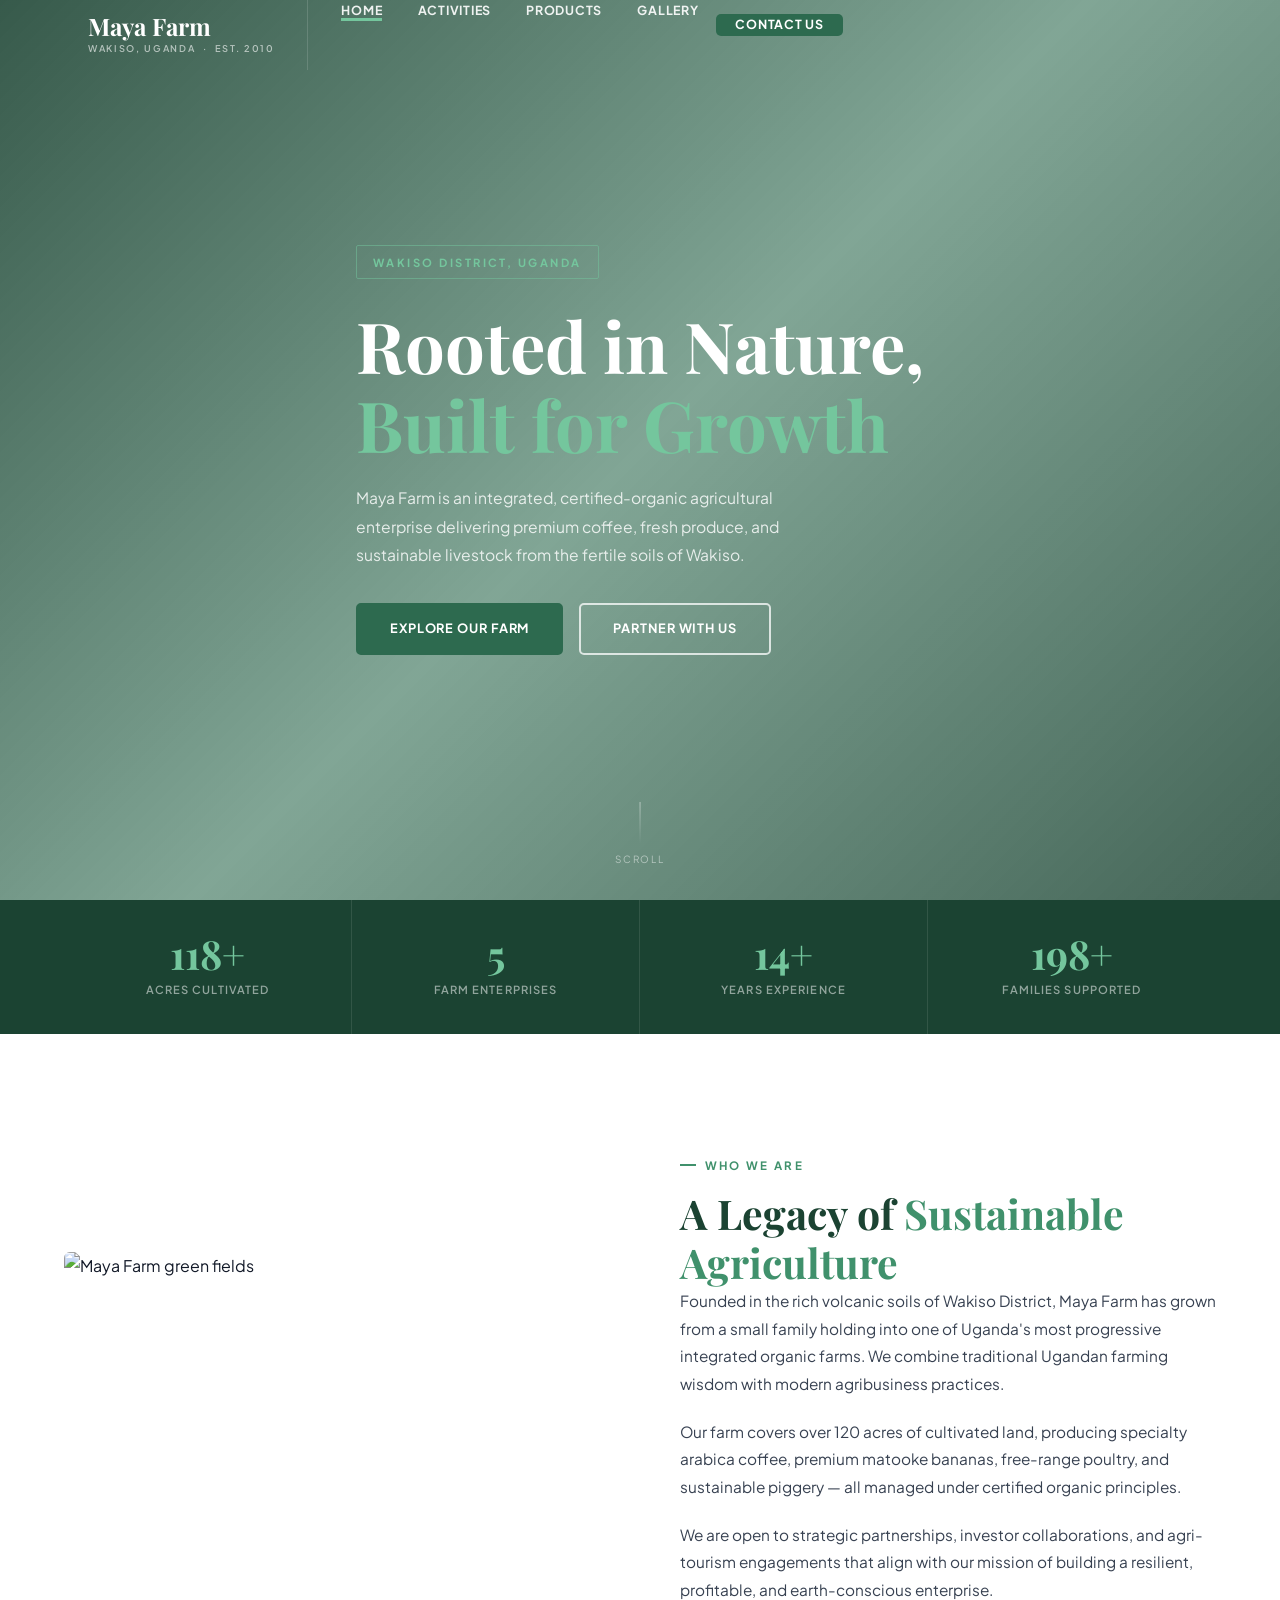
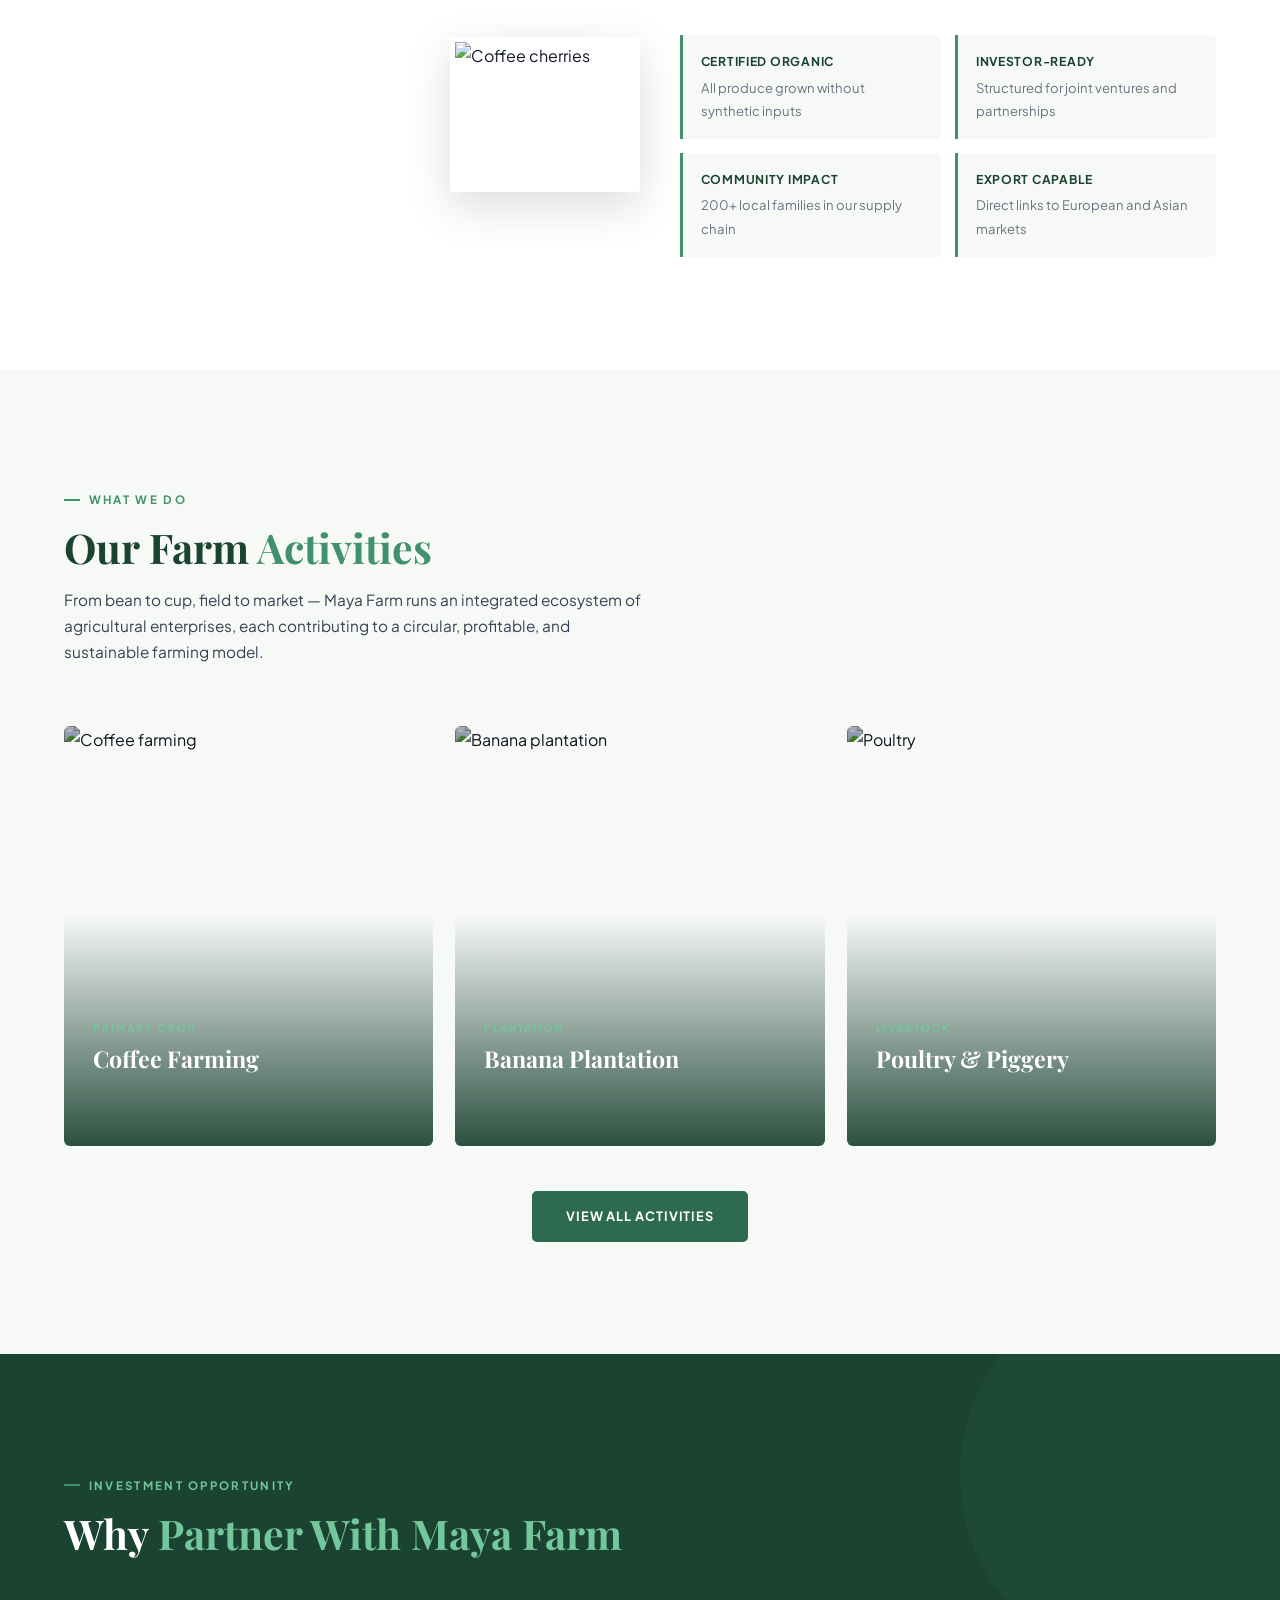
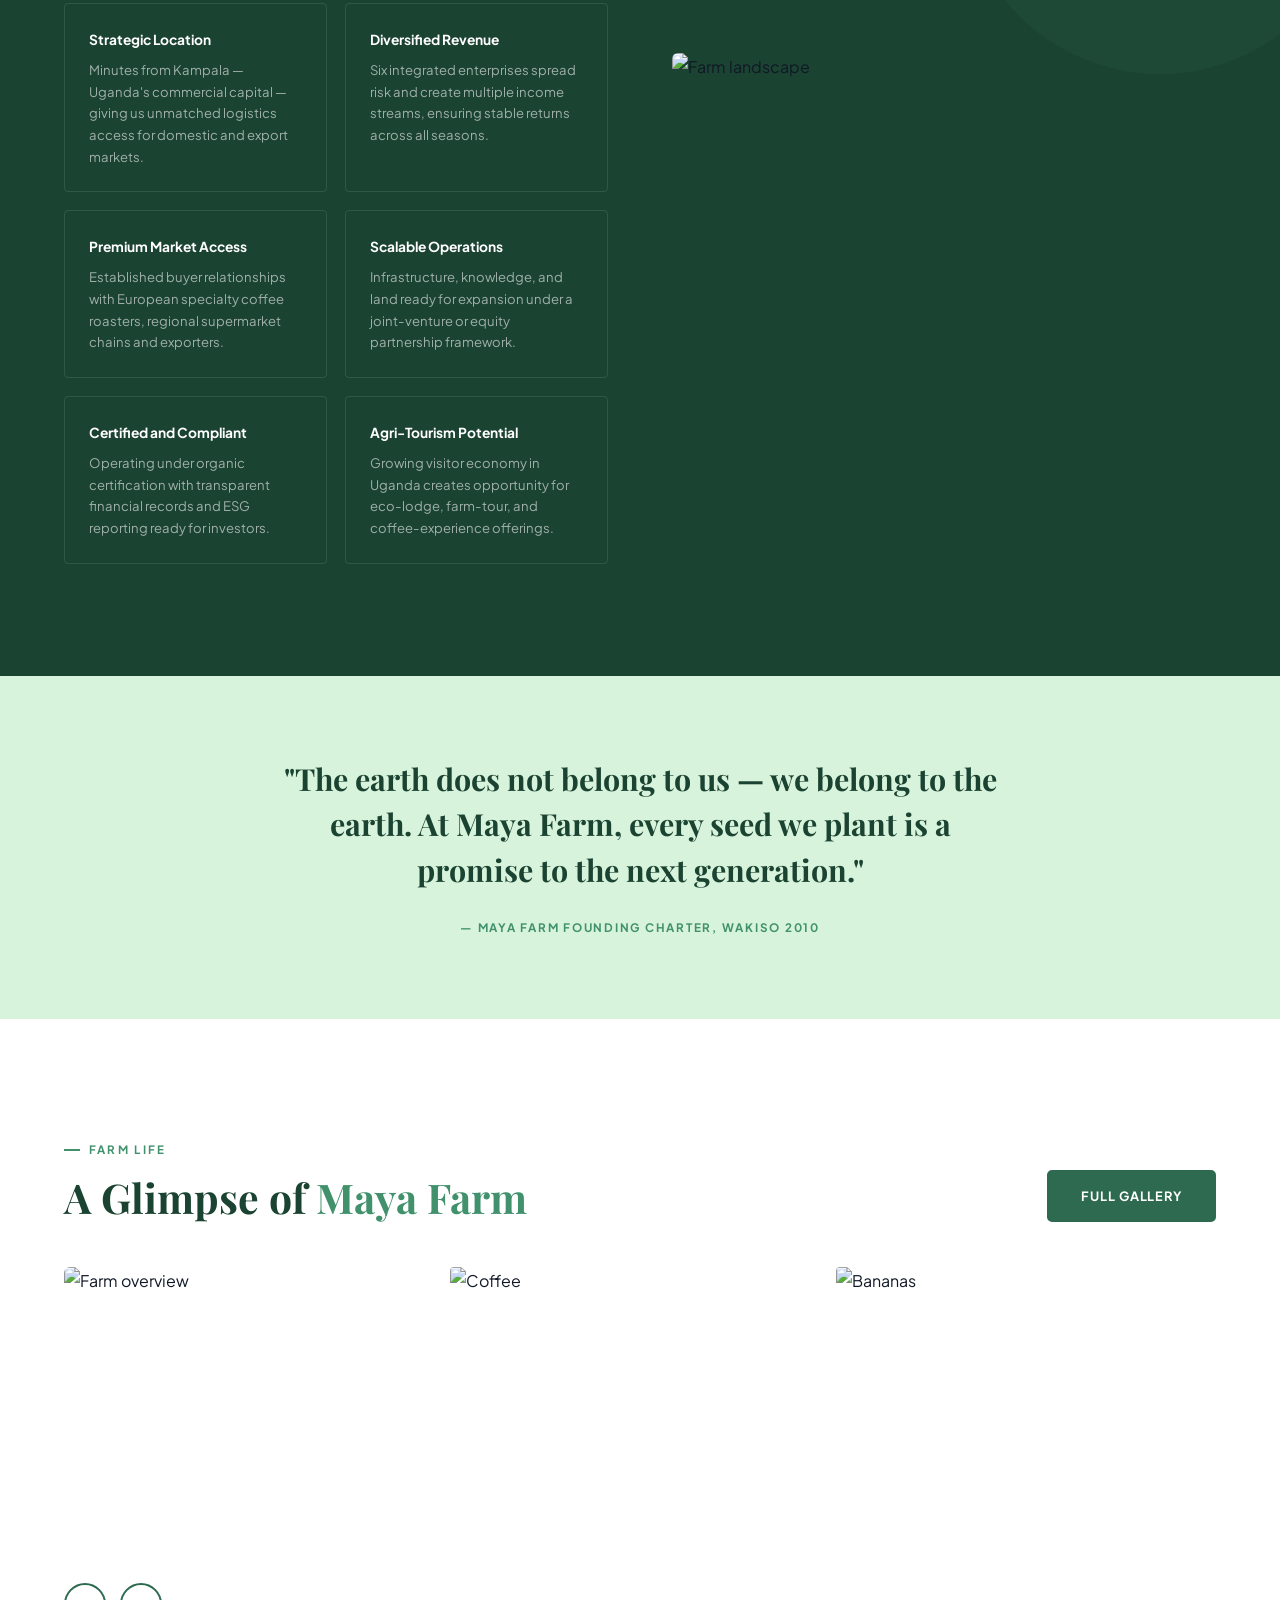
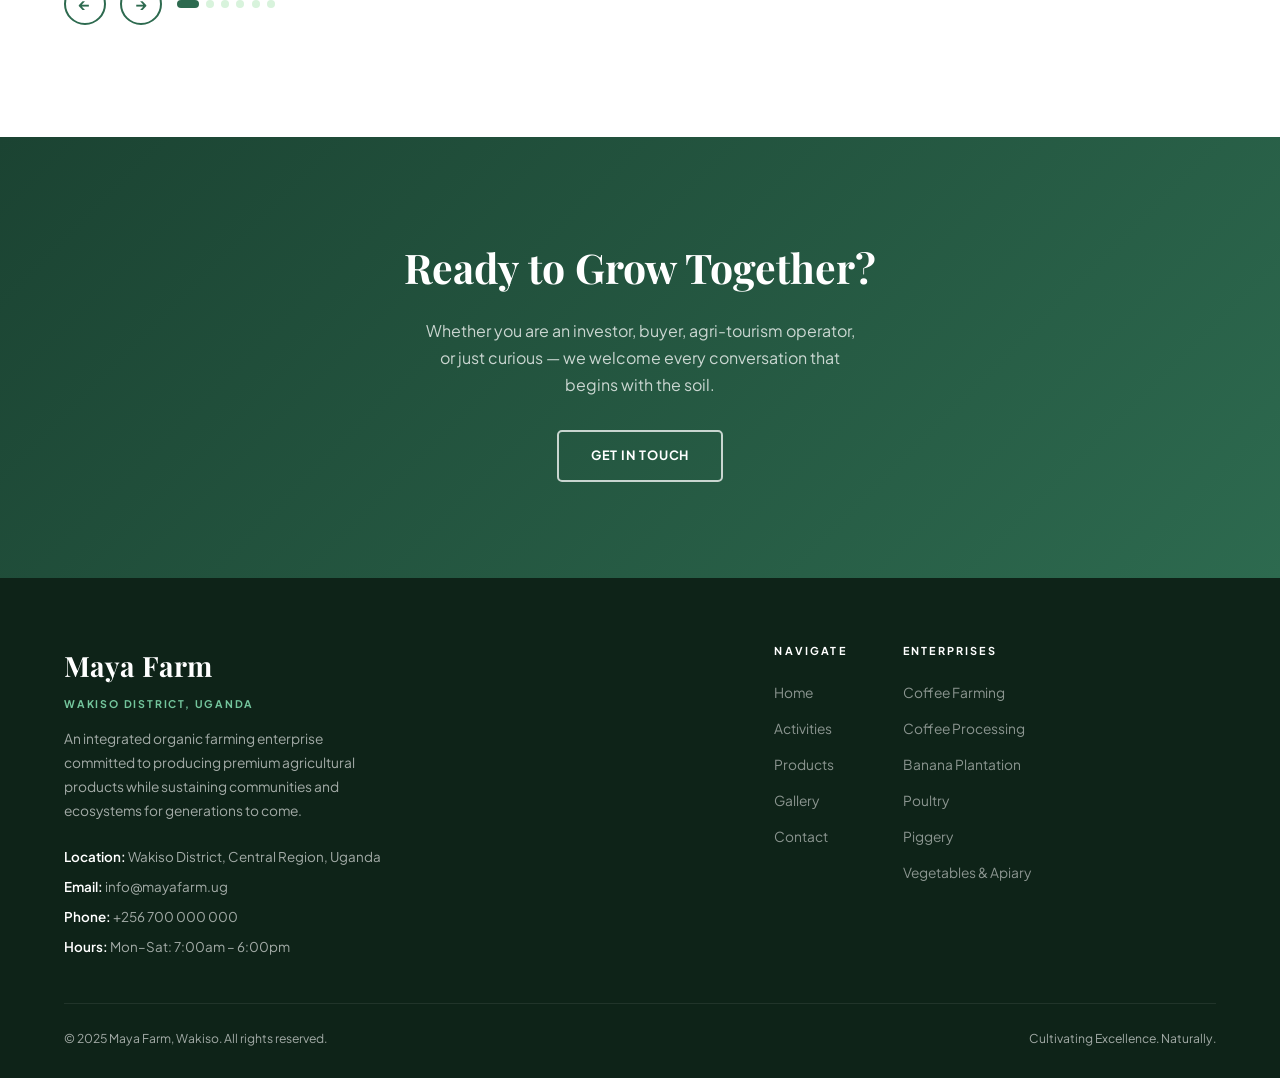
==== commit 3c6d12d3: "Add files via upload" ====
--- a/index.html
+++ b/index.html
@@ -1,326 +1,287 @@
 <!DOCTYPE html>
 <html lang="en">
 <head>
-  <meta charset="UTF-8" />
-  <meta name="viewport" content="width=device-width, initial-scale=1.0" />
+  <meta charset="UTF-8"/>
+  <meta name="viewport" content="width=device-width,initial-scale=1.0"/>
   <title>Maya Farm — Organic Farming Excellence | Wakiso, Uganda</title>
-  <meta name="description" content="Maya Farm is an integrated organic farm in Wakiso, Uganda, specialising in coffee farming, banana plantation, coffee processing, poultry and piggery. Investor-ready, sustainable, and community-driven." />
-  <link rel="stylesheet" href="css/style.css" />
-  <link rel="preconnect" href="https://fonts.googleapis.com" />
+  <meta name="description" content="Maya Farm is an integrated organic farm in Wakiso, Uganda — coffee farming, banana plantation, coffee processing, poultry and piggery."/>
+  <link rel="stylesheet" href="css/style.css"/>
+  <link rel="preconnect" href="https://fonts.googleapis.com"/>
 </head>
 <body>
 
-  <!-- ══ NAVIGATION ══ -->
-  <nav class="nav" id="mainNav">
-    <div class="container nav-inner">
-      <a href="index.html" class="nav-logo">
-        <span class="logo-name">Maya Farm</span>
-        <span class="logo-tagline">Wakiso, Uganda &nbsp;·&nbsp; Est. 2010</span>
-      </a>
-      <ul class="nav-links">
-        <li><a href="index.html" class="active">Home</a></li>
-        <li><a href="activities.html">Activities</a></li>
-        <li><a href="gallery.html">Gallery</a></li>
-        <li><a href="contact.html" class="nav-cta">Contact Us</a></li>
-      </ul>
-      <div class="hamburger" id="hamburger">
-        <span></span><span></span><span></span>
-      </div>
-    </div>
-  </nav>
-
-  <!-- ══ HERO ══ -->
-  <section class="hero">
-    <div class="hero-bg"></div>
-    <div class="container hero-content">
-      <span class="hero-badge">Wakiso District, Uganda</span>
-      <h1>
-        Rooted in Nature,<br>
-        <em>Built for Growth</em>
-      </h1>
-      <p class="hero-desc">
-        Maya Farm is an integrated, certified-organic agricultural enterprise delivering premium coffee, fresh produce, and sustainable livestock from the fertile soils of Wakiso.
-      </p>
-      <div class="hero-actions">
-        <a href="activities.html" class="btn-primary">Explore Our Farm</a>
-        <a href="contact.html" class="btn-outline">Partner With Us</a>
-      </div>
-    </div>
-    <div class="hero-scroll">
-      <div class="scroll-line"></div>
-      <span>Scroll</span>
-    </div>
-  </section>
-
-  <!-- ══ STATS BAR ══ -->
-  <section class="stats-bar">
-    <div class="container">
-      <div class="stats-grid">
-        <div class="stat-item fade-in">
-          <span class="stat-number" data-count="120" data-suffix="+">0+</span>
-          <span class="stat-label">Acres Under Cultivation</span>
-        </div>
-        <div class="stat-item fade-in delay-1">
-          <span class="stat-number" data-count="6" data-suffix="">0</span>
-          <span class="stat-label">Core Farm Enterprises</span>
-        </div>
-        <div class="stat-item fade-in delay-2">
-          <span class="stat-number" data-count="15" data-suffix="+">0+</span>
-          <span class="stat-label">Years of Experience</span>
-        </div>
-        <div class="stat-item fade-in delay-3">
-          <span class="stat-number" data-count="200" data-suffix="+">0+</span>
-          <span class="stat-label">Families Supported</span>
-        </div>
-      </div>
-    </div>
-  </section>
-
-  <!-- ══ ABOUT SECTION ══ -->
-  <section class="about-section">
-    <div class="container">
-      <div class="about-grid">
-        <div class="about-image-wrap fade-in-left">
-          <div class="about-img-main">
-            <img
-              src="https://images.unsplash.com/photo-1500382017468-9049fed747ef?w=900&q=80"
-              alt="Maya Farm green fields" loading="lazy" />
-          </div>
-          <div class="about-img-accent">
-            <img
-              src="https://images.unsplash.com/photo-1611689342806-0863700ce1e4?w=400&q=80"
-              alt="Coffee cherries" loading="lazy" />
-          </div>
-        </div>
-        <div class="about-text fade-in-right">
-          <span class="section-label">Who We Are</span>
-          <h2 class="section-title">A Legacy of <em>Sustainable</em> Agriculture</h2>
-          <p>
-            Founded in the rich volcanic soils of Wakiso District, Maya Farm has grown from a small family holding into one of Uganda's most progressive integrated organic farms. We combine traditional Ugandan farming wisdom with modern agribusiness practices.
-          </p>
-          <p>
-            Our farm covers over 120 acres of cultivated land, producing specialty arabica coffee, premium matooke bananas, free-range poultry, and sustainable piggery — all managed under certified organic principles that protect our soils, waterways, and communities.
-          </p>
-          <p>
-            We are open to strategic partnerships, investor collaborations, and agri-tourism engagements that align with our mission of building a resilient, profitable, and earth-conscious enterprise.
-          </p>
-          <div class="about-features">
-            <div class="feature-item">
-              <h4>Certified Organic</h4>
-              <p>All produce grown without synthetic inputs</p>
-            </div>
-            <div class="feature-item">
-              <h4>Investor-Ready</h4>
-              <p>Structured for joint ventures &amp; partnerships</p>
-            </div>
-            <div class="feature-item">
-              <h4>Community Impact</h4>
-              <p>200+ local families in our supply chain</p>
-            </div>
-            <div class="feature-item">
-              <h4>Export Capability</h4>
-              <p>Direct links to European &amp; Asian markets</p>
-            </div>
-          </div>
-        </div>
-      </div>
-    </div>
-  </section>
-
-  <!-- ══ ACTIVITIES PREVIEW ══ -->
-  <section class="activities-preview">
-    <div class="container">
-      <div class="activities-header fade-in">
-        <span class="section-label">What We Do</span>
-        <h2 class="section-title">Our Farm <em>Activities</em></h2>
-        <p>From bean to cup, field to market — Maya Farm runs an integrated ecosystem of agricultural enterprises, each contributing to a circular, profitable, and sustainable farming model.</p>
-      </div>
-      <div class="activities-grid">
-        <div class="activity-card fade-in delay-1">
-          <img src="https://images.unsplash.com/photo-1447933601403-0c6688de566e?w=800&q=80"
-               alt="Coffee farming" loading="lazy" />
-          <div class="activity-card-overlay">
-            <span class="activity-tag">Primary Crop</span>
-            <h3>Coffee Farming</h3>
-            <p>Arabica and Robusta varieties grown in the highland microclimates of Wakiso, processed to specialty-grade standards for export and local premium markets.</p>
-            <a href="activities.html#coffee" class="activity-link">Learn More →</a>
-          </div>
-        </div>
-        <div class="activity-card fade-in delay-2">
-          <img src="https://images.unsplash.com/photo-1528825871115-3581a5387919?w=800&q=80"
-               alt="Banana plantation" loading="lazy" />
-          <div class="activity-card-overlay">
-            <span class="activity-tag">Plantation</span>
-            <h3>Banana Plantation</h3>
-            <p>Over 30 acres of matoke and dessert banana varieties, supplying urban markets in Kampala and processed into flour for value-added products.</p>
-            <a href="activities.html#banana" class="activity-link">Learn More →</a>
-          </div>
-        </div>
-        <div class="activity-card fade-in delay-3">
-          <img src="https://images.unsplash.com/photo-1504274066651-8d31a536b11a?w=800&q=80"
-               alt="Poultry farming" loading="lazy" />
-          <div class="activity-card-overlay">
-            <span class="activity-tag">Livestock</span>
-            <h3>Poultry &amp; Piggery</h3>
-            <p>Free-range indigenous and hybrid poultry, alongside a well-managed piggery operation providing premium pork and organic manure for the farm ecosystem.</p>
-            <a href="activities.html#livestock" class="activity-link">Learn More →</a>
-          </div>
-        </div>
-      </div>
-      <div style="text-align:center; margin-top:3rem;" class="fade-in">
-        <a href="activities.html" class="btn-primary">View All Activities</a>
-      </div>
-    </div>
-  </section>
-
-  <!-- ══ WHY INVEST ══ -->
-  <section class="invest-section">
-    <div class="container">
-      <span class="section-label">Investment Opportunity</span>
-      <h2 class="section-title">Why <em>Partner</em> With Maya Farm</h2>
-      <div class="invest-grid">
-        <div class="invest-cards">
-          <div class="invest-card fade-in">
-            <h4>Strategic Location</h4>
-            <p>Situated in Wakiso, minutes from Kampala — Uganda's commercial capital — giving us unmatched logistics access for domestic and export markets.</p>
-          </div>
-          <div class="invest-card fade-in delay-1">
-            <h4>Diversified Revenue</h4>
-            <p>Six integrated enterprises spread risk and create multiple income streams, ensuring stable returns across all seasons and market cycles.</p>
-          </div>
-          <div class="invest-card fade-in delay-2">
-            <h4>Premium Market Access</h4>
-            <p>Established buyer relationships with European specialty coffee roasters, regional supermarket chains, and international agri-exporters.</p>
-          </div>
-          <div class="invest-card fade-in delay-3">
-            <h4>Scalable Operations</h4>
-            <p>Our farm model is designed for scale. Infrastructure, knowledge, and land are ready for expansion under a joint-venture or equity partnership framework.</p>
-          </div>
-          <div class="invest-card fade-in delay-1">
-            <h4>Certified &amp; Compliant</h4>
-            <p>Operating under organic certification standards, with transparent financial records and ESG reporting ready for institutional investor review.</p>
-          </div>
-          <div class="invest-card fade-in delay-2">
-            <h4>Agri-Tourism Potential</h4>
-            <p>A growing visitor economy in Uganda creates exciting opportunity to develop eco-lodge, farm-tour, and coffee-experience offerings on site.</p>
-          </div>
-        </div>
-        <div class="invest-image fade-in-right">
-          <img src="https://images.unsplash.com/photo-1518977956812-cd3dbadaaf31?w=900&q=80"
-               alt="Farm landscape" loading="lazy" />
-        </div>
-      </div>
-    </div>
-  </section>
-
-  <!-- ══ QUOTE STRIP ══ -->
-  <section class="quote-strip">
-    <div class="container">
-      <blockquote class="fade-in">
-        "The earth does not belong to us — we belong to the earth. At Maya Farm, every seed we plant is a promise to the next generation."
-      </blockquote>
-      <cite class="fade-in delay-1">— Maya Farm Founding Charter, Wakiso 2010</cite>
-    </div>
-  </section>
-
-  <!-- ══ GALLERY PREVIEW ══ -->
-  <section class="gallery-preview">
-    <div class="container">
-      <div style="display:flex; justify-content:space-between; align-items:flex-end; margin-bottom:0.5rem;">
-        <div class="fade-in">
-          <span class="section-label">Farm Life</span>
-          <h2 class="section-title">A Glimpse of <em>Maya</em></h2>
-        </div>
-        <a href="gallery.html" class="btn-primary fade-in" style="flex-shrink:0;">Full Gallery</a>
-      </div>
-      <div class="gallery-masonry">
-        <div class="gallery-item tall fade-in delay-1" data-src="https://images.unsplash.com/photo-1605000797499-95a51c5269ae?w=1200&q=80">
-          <img src="https://images.unsplash.com/photo-1605000797499-95a51c5269ae?w=700&q=75" alt="Farm overview" loading="lazy" />
-          <div class="gallery-item-overlay"><span>Farm Landscape</span></div>
-        </div>
-        <div class="gallery-item fade-in delay-2" data-src="https://images.unsplash.com/photo-1447933601403-0c6688de566e?w=1200&q=80">
-          <img src="https://images.unsplash.com/photo-1447933601403-0c6688de566e?w=700&q=75" alt="Coffee" loading="lazy" />
-          <div class="gallery-item-overlay"><span>Coffee</span></div>
-        </div>
-        <div class="gallery-item fade-in delay-3" data-src="https://images.unsplash.com/photo-1528825871115-3581a5387919?w=1200&q=80">
-          <img src="https://images.unsplash.com/photo-1528825871115-3581a5387919?w=700&q=75" alt="Bananas" loading="lazy" />
-          <div class="gallery-item-overlay"><span>Bananas</span></div>
-        </div>
-        <div class="gallery-item wide fade-in delay-2" data-src="https://images.unsplash.com/photo-1500382017468-9049fed747ef?w=1200&q=80">
-          <img src="https://images.unsplash.com/photo-1500382017468-9049fed747ef?w=1000&q=75" alt="Fields" loading="lazy" />
-          <div class="gallery-item-overlay"><span>Green Fields</span></div>
-        </div>
-        <div class="gallery-item fade-in delay-1" data-src="https://images.unsplash.com/photo-1504274066651-8d31a536b11a?w=1200&q=80">
-          <img src="https://images.unsplash.com/photo-1504274066651-8d31a536b11a?w=700&q=75" alt="Poultry" loading="lazy" />
-          <div class="gallery-item-overlay"><span>Poultry</span></div>
-        </div>
-        <div class="gallery-item fade-in delay-3" data-src="https://images.unsplash.com/photo-1611689342806-0863700ce1e4?w=1200&q=80">
-          <img src="https://images.unsplash.com/photo-1611689342806-0863700ce1e4?w=700&q=75" alt="Coffee cherries" loading="lazy" />
-          <div class="gallery-item-overlay"><span>Coffee Cherries</span></div>
-        </div>
-      </div>
-    </div>
-  </section>
-
-  <!-- ══ CONTACT CTA ══ -->
-  <section class="contact-cta">
-    <div class="container">
-      <h2 class="fade-in">Ready to Grow Together?</h2>
-      <p class="fade-in delay-1">Whether you are an investor, buyer, agri-tourism operator, or just curious — we welcome every conversation that begins with the soil.</p>
-      <a href="contact.html" class="btn-outline fade-in delay-2">Get In Touch</a>
-    </div>
-  </section>
-
-  <!-- ══ FOOTER ══ -->
-  <footer>
-    <div class="container">
-      <div class="footer-grid">
-        <div class="footer-brand">
-          <div class="footer-logo">Maya Farm</div>
-          <div class="footer-loc">Wakiso District, Uganda</div>
-          <p>An integrated organic farming enterprise committed to producing premium agricultural products while sustaining communities and ecosystems for generations to come.</p>
-        </div>
+<!-- ══ NAV ══ -->
+<nav class="nav" id="mainNav">
+  <div class="nav-inner container">
+    <a href="index.html" class="nav-logo">
+      <span class="logo-name">Maya Farm</span>
+      <span class="logo-tagline">Wakiso, Uganda &nbsp;·&nbsp; Est. 2010</span>
+    </a>
+    <ul class="nav-links">
+      <li><a href="index.html" class="active">Home</a></li>
+      <li><a href="activities.html">Activities</a></li>
+      <li><a href="products.html">Products</a></li>
+      <li><a href="gallery.html">Gallery</a></li>
+      <li><a href="contact.html" class="nav-cta">Contact Us</a></li>
+    </ul>
+    <div class="hamburger" id="hamburger"><span></span><span></span><span></span></div>
+  </div>
+</nav>
+
+<!-- Mobile Nav -->
+<div class="mobile-nav" id="mobileNav">
+  <a href="index.html" class="active">Home</a>
+  <a href="activities.html">Activities</a>
+  <a href="products.html">Products</a>
+  <a href="gallery.html">Gallery</a>
+  <a href="contact.html">Contact Us</a>
+</div>
+
+<!-- ══ HERO ══ -->
+<section class="hero">
+  <div class="hero-bg"></div>
+  <div class="container hero-content">
+    <span class="hero-badge">Wakiso District, Uganda</span>
+    <h1>Rooted in Nature,<br><span>Built for Growth</span></h1>
+    <p class="hero-desc">Maya Farm is an integrated, certified-organic agricultural enterprise delivering premium coffee, fresh produce, and sustainable livestock from the fertile soils of Wakiso.</p>
+    <div class="hero-actions">
+      <a href="activities.html" class="btn-primary">Explore Our Farm</a>
+      <a href="contact.html" class="btn-outline">Partner With Us</a>
+    </div>
+  </div>
+  <div class="hero-scroll"><div class="scroll-line"></div><span>Scroll</span></div>
+</section>
+
+<!-- ══ STATS ══ -->
+<section class="stats-bar">
+  <div class="container">
+    <div class="stats-grid">
+      <div class="stat-item fade-in"><span class="stat-number" data-count="120" data-suffix="+">0+</span><span class="stat-label">Acres Cultivated</span></div>
+      <div class="stat-item fade-in delay-1"><span class="stat-number" data-count="6" data-suffix="">0</span><span class="stat-label">Farm Enterprises</span></div>
+      <div class="stat-item fade-in delay-2"><span class="stat-number" data-count="15" data-suffix="+">0+</span><span class="stat-label">Years Experience</span></div>
+      <div class="stat-item fade-in delay-3"><span class="stat-number" data-count="200" data-suffix="+">0+</span><span class="stat-label">Families Supported</span></div>
+    </div>
+  </div>
+</section>
+
+<!-- ══ ABOUT ══ -->
+<section class="about-section">
+  <div class="container">
+    <div class="about-grid">
+      <div class="about-image-wrap fade-in-left">
+        <div class="about-img-main">
+          <img src="https://images.unsplash.com/photo-1500382017468-9049fed747ef?w=900&q=80" alt="Maya Farm green fields" loading="lazy"/>
+        </div>
+        <div class="about-img-accent">
+          <img src="https://images.unsplash.com/photo-1611689342806-0863700ce1e4?w=400&q=80" alt="Coffee cherries" loading="lazy"/>
+        </div>
+      </div>
+      <div class="about-text fade-in-right">
+        <span class="section-label">Who We Are</span>
+        <h2 class="section-title">A Legacy of <span>Sustainable Agriculture</span></h2>
+        <p>Founded in the rich volcanic soils of Wakiso District, Maya Farm has grown from a small family holding into one of Uganda's most progressive integrated organic farms. We combine traditional Ugandan farming wisdom with modern agribusiness practices.</p>
+        <p>Our farm covers over 120 acres of cultivated land, producing specialty arabica coffee, premium matooke bananas, free-range poultry, and sustainable piggery — all managed under certified organic principles.</p>
+        <p>We are open to strategic partnerships, investor collaborations, and agri-tourism engagements that align with our mission of building a resilient, profitable, and earth-conscious enterprise.</p>
+        <div class="about-features">
+          <div class="feature-item"><h4>Certified Organic</h4><p>All produce grown without synthetic inputs</p></div>
+          <div class="feature-item"><h4>Investor-Ready</h4><p>Structured for joint ventures and partnerships</p></div>
+          <div class="feature-item"><h4>Community Impact</h4><p>200+ local families in our supply chain</p></div>
+          <div class="feature-item"><h4>Export Capable</h4><p>Direct links to European and Asian markets</p></div>
+        </div>
+      </div>
+    </div>
+  </div>
+</section>
+
+<!-- ══ ACTIVITIES PREVIEW ══ -->
+<section class="activities-preview">
+  <div class="container">
+    <div class="activities-header fade-in">
+      <span class="section-label">What We Do</span>
+      <h2 class="section-title">Our Farm <span>Activities</span></h2>
+      <p>From bean to cup, field to market — Maya Farm runs an integrated ecosystem of agricultural enterprises, each contributing to a circular, profitable, and sustainable farming model.</p>
+    </div>
+    <div class="activities-grid">
+      <div class="activity-card fade-in delay-1">
+        <img src="https://images.unsplash.com/photo-1447933601403-0c6688de566e?w=800&q=80" alt="Coffee farming" loading="lazy"/>
+        <div class="activity-card-overlay">
+          <span class="activity-tag">Primary Crop</span>
+          <h3>Coffee Farming</h3>
+          <p>Arabica and Robusta varieties grown in the highland microclimates of Wakiso, processed to specialty-grade standards for export.</p>
+          <a href="activities.html#coffee" class="activity-link">Learn More →</a>
+        </div>
+      </div>
+      <div class="activity-card fade-in delay-2">
+        <img src="https://images.unsplash.com/photo-1528825871115-3581a5387919?w=800&q=80" alt="Banana plantation" loading="lazy"/>
+        <div class="activity-card-overlay">
+          <span class="activity-tag">Plantation</span>
+          <h3>Banana Plantation</h3>
+          <p>Over 30 acres of matoke and dessert banana varieties, supplying urban markets in Kampala and processed into value-added products.</p>
+          <a href="activities.html#banana" class="activity-link">Learn More →</a>
+        </div>
+      </div>
+      <div class="activity-card fade-in delay-3">
+        <img src="https://images.unsplash.com/photo-1504274066651-8d31a536b11a?w=800&q=80" alt="Poultry" loading="lazy"/>
+        <div class="activity-card-overlay">
+          <span class="activity-tag">Livestock</span>
+          <h3>Poultry &amp; Piggery</h3>
+          <p>Free-range indigenous and hybrid poultry, alongside a well-managed piggery providing premium pork and organic manure.</p>
+          <a href="activities.html#livestock" class="activity-link">Learn More →</a>
+        </div>
+      </div>
+    </div>
+    <div style="text-align:center;margin-top:2.8rem;" class="fade-in">
+      <a href="activities.html" class="btn-primary">View All Activities</a>
+    </div>
+  </div>
+</section>
+
+<!-- ══ WHY INVEST ══ -->
+<section class="invest-section">
+  <div class="container">
+    <span class="section-label">Investment Opportunity</span>
+    <h2 class="section-title">Why <span>Partner With Maya Farm</span></h2>
+    <div class="invest-grid">
+      <div class="invest-cards">
+        <div class="invest-card fade-in"><h4>Strategic Location</h4><p>Minutes from Kampala — Uganda's commercial capital — giving us unmatched logistics access for domestic and export markets.</p></div>
+        <div class="invest-card fade-in delay-1"><h4>Diversified Revenue</h4><p>Six integrated enterprises spread risk and create multiple income streams, ensuring stable returns across all seasons.</p></div>
+        <div class="invest-card fade-in delay-2"><h4>Premium Market Access</h4><p>Established buyer relationships with European specialty coffee roasters, regional supermarket chains and exporters.</p></div>
+        <div class="invest-card fade-in delay-3"><h4>Scalable Operations</h4><p>Infrastructure, knowledge, and land ready for expansion under a joint-venture or equity partnership framework.</p></div>
+        <div class="invest-card fade-in delay-1"><h4>Certified and Compliant</h4><p>Operating under organic certification with transparent financial records and ESG reporting ready for investors.</p></div>
+        <div class="invest-card fade-in delay-2"><h4>Agri-Tourism Potential</h4><p>Growing visitor economy in Uganda creates opportunity for eco-lodge, farm-tour, and coffee-experience offerings.</p></div>
+      </div>
+      <div class="invest-image fade-in-right">
+        <img src="https://images.unsplash.com/photo-1518977956812-cd3dbadaaf31?w=900&q=80" alt="Farm landscape" loading="lazy"/>
+      </div>
+    </div>
+  </div>
+</section>
+
+<!-- ══ QUOTE ══ -->
+<section class="quote-strip">
+  <div class="container">
+    <blockquote class="fade-in">"The earth does not belong to us — we belong to the earth. At Maya Farm, every seed we plant is a promise to the next generation."</blockquote>
+    <cite class="fade-in delay-1">— Maya Farm Founding Charter, Wakiso 2010</cite>
+  </div>
+</section>
+
+<!-- ══ GALLERY SWIPER (Home Preview) ══ -->
+<section class="gallery-preview">
+  <div class="container">
+    <div style="display:flex;justify-content:space-between;align-items:flex-end;margin-bottom:0.5rem;flex-wrap:wrap;gap:1rem;">
+      <div class="fade-in">
+        <span class="section-label">Farm Life</span>
+        <h2 class="section-title">A Glimpse of <span>Maya Farm</span></h2>
+      </div>
+      <a href="gallery.html" class="btn-primary fade-in">Full Gallery</a>
+    </div>
+    <div class="gallery-swiper-outer">
+      <div class="gallery-swiper-wrap">
+        <div class="gallery-swiper-track" id="homeSwiperTrack">
+          <div class="gallery-swiper-slide" data-src="https://images.unsplash.com/photo-1605000797499-95a51c5269ae?w=1200&q=85">
+            <img src="https://images.unsplash.com/photo-1605000797499-95a51c5269ae?w=700&q=75" alt="Farm overview" loading="lazy"/>
+            <div class="gallery-slide-overlay"><span>Farm Landscape</span></div>
+          </div>
+          <div class="gallery-swiper-slide" data-src="https://images.unsplash.com/photo-1447933601403-0c6688de566e?w=1200&q=85">
+            <img src="https://images.unsplash.com/photo-1447933601403-0c6688de566e?w=700&q=75" alt="Coffee" loading="lazy"/>
+            <div class="gallery-slide-overlay"><span>Coffee Farm</span></div>
+          </div>
+          <div class="gallery-swiper-slide" data-src="https://images.unsplash.com/photo-1528825871115-3581a5387919?w=1200&q=85">
+            <img src="https://images.unsplash.com/photo-1528825871115-3581a5387919?w=700&q=75" alt="Bananas" loading="lazy"/>
+            <div class="gallery-slide-overlay"><span>Banana Plantation</span></div>
+          </div>
+          <div class="gallery-swiper-slide" data-src="https://images.unsplash.com/photo-1500382017468-9049fed747ef?w=1200&q=85">
+            <img src="https://images.unsplash.com/photo-1500382017468-9049fed747ef?w=700&q=75" alt="Fields" loading="lazy"/>
+            <div class="gallery-slide-overlay"><span>Green Fields</span></div>
+          </div>
+          <div class="gallery-swiper-slide" data-src="https://images.unsplash.com/photo-1504274066651-8d31a536b11a?w=1200&q=85">
+            <img src="https://images.unsplash.com/photo-1504274066651-8d31a536b11a?w=700&q=75" alt="Poultry" loading="lazy"/>
+            <div class="gallery-slide-overlay"><span>Poultry</span></div>
+          </div>
+          <div class="gallery-swiper-slide" data-src="https://images.unsplash.com/photo-1611689342806-0863700ce1e4?w=1200&q=85">
+            <img src="https://images.unsplash.com/photo-1611689342806-0863700ce1e4?w=700&q=75" alt="Coffee cherries" loading="lazy"/>
+            <div class="gallery-slide-overlay"><span>Coffee Cherries</span></div>
+          </div>
+          <div class="gallery-swiper-slide" data-src="https://images.unsplash.com/photo-1587049352851-8d4e89133924?w=1200&q=85">
+            <img src="https://images.unsplash.com/photo-1587049352851-8d4e89133924?w=700&q=75" alt="Vegetables" loading="lazy"/>
+            <div class="gallery-slide-overlay"><span>Organic Vegetables</span></div>
+          </div>
+          <div class="gallery-swiper-slide" data-src="https://images.unsplash.com/photo-1495474472287-4d71bcdd2085?w=1200&q=85">
+            <img src="https://images.unsplash.com/photo-1495474472287-4d71bcdd2085?w=700&q=75" alt="Processing" loading="lazy"/>
+            <div class="gallery-slide-overlay"><span>Coffee Processing</span></div>
+          </div>
+        </div>
+      </div>
+      <div class="swiper-controls">
+        <button class="swiper-btn" id="homePrev" aria-label="Previous">&#8592;</button>
+        <button class="swiper-btn" id="homeNext" aria-label="Next">&#8594;</button>
+        <div class="swiper-dots" id="homeSwiperDots"></div>
+      </div>
+    </div>
+  </div>
+</section>
+
+<!-- ══ CONTACT CTA ══ -->
+<section class="contact-cta">
+  <div class="container">
+    <h2 class="fade-in">Ready to Grow Together?</h2>
+    <p class="fade-in delay-1">Whether you are an investor, buyer, agri-tourism operator, or just curious — we welcome every conversation that begins with the soil.</p>
+    <a href="contact.html" class="btn-outline fade-in delay-2">Get In Touch</a>
+  </div>
+</section>
+
+<!-- ══ FOOTER — 2 columns ══ -->
+<footer>
+  <div class="container">
+    <div class="footer-grid">
+      <div class="footer-brand">
+        <div class="footer-logo">Maya Farm</div>
+        <div class="footer-loc">Wakiso District, Uganda</div>
+        <p>An integrated organic farming enterprise committed to producing premium agricultural products while sustaining communities and ecosystems for generations to come.</p>
+        <div class="footer-contact-info">
+          <span><strong>Location:</strong> Wakiso District, Central Region, Uganda</span>
+          <span><strong>Email:</strong> info@mayafarm.ug</span>
+          <span><strong>Phone:</strong> +256 700 000 000</span>
+          <span><strong>Hours:</strong> Mon–Sat: 7:00am – 6:00pm</span>
+        </div>
+      </div>
+      <div class="footer-links">
         <div class="footer-col">
-          <h5>Navigation</h5>
+          <h5>Navigate</h5>
           <ul>
             <li><a href="index.html">Home</a></li>
-            <li><a href="activities.html">Our Activities</a></li>
+            <li><a href="activities.html">Activities</a></li>
+            <li><a href="products.html">Products</a></li>
             <li><a href="gallery.html">Gallery</a></li>
             <li><a href="contact.html">Contact</a></li>
           </ul>
         </div>
         <div class="footer-col">
-          <h5>Our Enterprises</h5>
+          <h5>Enterprises</h5>
           <ul>
             <li><a href="activities.html#coffee">Coffee Farming</a></li>
             <li><a href="activities.html#coffee-processing">Coffee Processing</a></li>
             <li><a href="activities.html#banana">Banana Plantation</a></li>
-            <li><a href="activities.html#livestock">Poultry &amp; Piggery</a></li>
-            <li><a href="activities.html#vegetables">Organic Vegetables</a></li>
-            <li><a href="activities.html#apiary">Apiary</a></li>
+            <li><a href="activities.html#livestock">Poultry</a></li>
+            <li><a href="activities.html#piggery">Piggery</a></li>
+            <li><a href="activities.html#vegetables">Vegetables &amp; Apiary</a></li>
           </ul>
         </div>
-        <div class="footer-col footer-contact">
-          <h5>Contact</h5>
-          <p><strong>Location</strong><br>Wakiso District, Central Region, Uganda</p>
-          <p><strong>Email</strong><br>info@mayafarm.ug</p>
-          <p><strong>Phone</strong><br>+256 700 000 000</p>
-          <p><strong>Hours</strong><br>Mon – Sat: 7:00am – 6:00pm</p>
-        </div>
-      </div>
-      <div class="footer-bottom">
-        <span>&copy; 2025 Maya Farm, Wakiso. All rights reserved.</span>
-        <span>Cultivating Excellence. Naturally.</span>
-      </div>
-    </div>
-  </footer>
-
-  <!-- Lightbox -->
-  <div class="lightbox" id="lightbox">
-    <img class="lightbox-img" id="lightbox-img" src="" alt="Gallery" />
-    <button class="lightbox-close" id="lightbox-close">&times;</button>
-  </div>
-
-  <script src="js/main.js"></script>
+      </div>
+    </div>
+    <div class="footer-bottom">
+      <span>&copy; 2025 Maya Farm, Wakiso. All rights reserved.</span>
+      <span>Cultivating Excellence. Naturally.</span>
+    </div>
+  </div>
+</footer>
+
+<!-- Lightbox -->
+<div class="lightbox" id="lightbox">
+  <img class="lightbox-img" id="lightbox-img" src="" alt="Gallery"/>
+  <button class="lightbox-close" id="lightbox-close">&times;</button>
+</div>
+
+<script src="js/main.js"></script>
 </body>
 </html>
--- a/css/style.css
+++ b/css/style.css
@@ -1,11 +1,10 @@
 /* ============================================================
-   MAYA FARM — Global Stylesheet
-   Color Palette: White #FFFFFF, Green #2D6A4F, Accents
+   MAYA FARM — Global Stylesheet v2
+   Clean, bold, mobile-first
    ============================================================ */
 
-@import url('https://fonts.googleapis.com/css2?family=Cormorant+Garamond:ital,wght@0,300;0,400;0,600;1,300;1,400&family=Jost:wght@200;300;400;500;600&display=swap');
-
-/* ── CSS Variables ── */
+@import url('https://fonts.googleapis.com/css2?family=Plus+Jakarta+Sans:wght@300;400;500;600;700;800&family=Playfair+Display:wght@400;600;700&display=swap');
+
 :root {
   --green-deep:   #1B4332;
   --green-main:   #2D6A4F;
@@ -13,1319 +12,349 @@
   --green-light:  #74C69D;
   --green-pale:   #D8F3DC;
   --white:        #FFFFFF;
-  --cream:        #F9F6F0;
-  --text-dark:    #1A1A1A;
-  --text-mid:     #3D3D3D;
-  --text-light:   #6B7B6E;
-  --gold:         #C9A84C;
-
-  --font-display: 'Cormorant Garamond', Georgia, serif;
-  --font-body:    'Jost', sans-serif;
-
-  --transition:   0.45s cubic-bezier(0.25, 0.46, 0.45, 0.94);
-  --transition-slow: 0.8s cubic-bezier(0.25, 0.46, 0.45, 0.94);
+  --cream:        #F7F9F7;
+  --text-dark:    #111827;
+  --text-mid:     #374151;
+  --text-light:   #6B7280;
+  --font-display: 'Playfair Display', Georgia, serif;
+  --font-body:    'Plus Jakarta Sans', sans-serif;
+  --transition:   0.35s cubic-bezier(0.25,0.46,0.45,0.94);
+  --transition-slow: 0.7s cubic-bezier(0.25,0.46,0.45,0.94);
+  --radius: 5px;
 }
 
-/* ── Reset & Base ── */
-*, *::before, *::after {
-  box-sizing: border-box;
-  margin: 0;
-  padding: 0;
+*,*::before,*::after{box-sizing:border-box;margin:0;padding:0}
+html{scroll-behavior:smooth}
+body{font-family:var(--font-body);color:var(--text-dark);background:var(--white);line-height:1.7;overflow-x:hidden}
+img{display:block;width:100%;object-fit:cover}
+a{text-decoration:none;color:inherit}
+ul{list-style:none}
+
+.container{max-width:1200px;margin:0 auto;padding:0 1.5rem}
+
+.section-label{font-size:0.72rem;font-weight:700;letter-spacing:0.2em;text-transform:uppercase;color:var(--green-mid);display:inline-flex;align-items:center;gap:0.55rem;margin-bottom:0.85rem}
+.section-label::before{content:'';display:inline-block;width:16px;height:2px;background:var(--green-mid);flex-shrink:0}
+
+.section-title{font-family:var(--font-display);font-size:clamp(1.85rem,3.2vw,2.85rem);font-weight:700;line-height:1.2;color:var(--green-deep)}
+.section-title span{color:var(--green-mid)}
+
+.btn-primary{display:inline-block;padding:.82rem 2rem;background:var(--green-main);color:var(--white);font-family:var(--font-body);font-size:.8rem;font-weight:700;letter-spacing:.07em;text-transform:uppercase;border:2px solid var(--green-main);border-radius:var(--radius);transition:var(--transition);cursor:pointer;white-space:nowrap}
+.btn-primary:hover{background:var(--green-deep);border-color:var(--green-deep)}
+
+.btn-outline{display:inline-block;padding:.82rem 2rem;background:transparent;color:var(--white);font-family:var(--font-body);font-size:.8rem;font-weight:700;letter-spacing:.07em;text-transform:uppercase;border:2px solid rgba(255,255,255,.75);border-radius:var(--radius);transition:var(--transition);cursor:pointer;white-space:nowrap}
+.btn-outline:hover{background:var(--white);color:var(--green-deep);border-color:var(--white)}
+
+.btn-green-outline{display:inline-block;padding:.82rem 2rem;background:transparent;color:var(--green-main);font-family:var(--font-body);font-size:.8rem;font-weight:700;letter-spacing:.07em;text-transform:uppercase;border:2px solid var(--green-main);border-radius:var(--radius);transition:var(--transition);cursor:pointer}
+.btn-green-outline:hover{background:var(--green-main);color:var(--white)}
+
+/* Fade Animations */
+.fade-in{opacity:0;transform:translateY(30px);transition:opacity .75s ease,transform .75s ease}
+.fade-in.visible{opacity:1;transform:translateY(0)}
+.fade-in-left{opacity:0;transform:translateX(-42px);transition:opacity .85s ease,transform .85s ease}
+.fade-in-left.visible{opacity:1;transform:translateX(0)}
+.fade-in-right{opacity:0;transform:translateX(42px);transition:opacity .85s ease,transform .85s ease}
+.fade-in-right.visible{opacity:1;transform:translateX(0)}
+.delay-1{transition-delay:.12s}
+.delay-2{transition-delay:.24s}
+.delay-3{transition-delay:.36s}
+.delay-4{transition-delay:.48s}
+
+/* ══ NAVIGATION ══ */
+.nav{position:fixed;top:0;left:0;right:0;z-index:1000;background:rgba(255,255,255,0);transition:background var(--transition),box-shadow var(--transition)}
+.nav.scrolled{background:rgba(255,255,255,.97);box-shadow:0 1px 18px rgba(0,0,0,.08)}
+
+.nav-inner{display:flex;align-items:stretch;height:70px}
+
+.nav-logo{display:flex;flex-direction:column;justify-content:center;padding:0 2rem 0 1.5rem;border-right:1px solid rgba(255,255,255,.14);min-width:210px;text-decoration:none;flex-shrink:0;transition:border-color var(--transition)}
+.nav.scrolled .nav-logo{border-right-color:rgba(0,0,0,.08)}
+
+.nav-logo .logo-name{font-family:var(--font-display);font-size:1.5rem;font-weight:700;color:var(--white);line-height:1;transition:color var(--transition)}
+.nav-logo .logo-tagline{font-size:.58rem;font-weight:600;letter-spacing:.18em;text-transform:uppercase;color:rgba(255,255,255,.6);margin-top:3px;transition:color var(--transition)}
+.nav.scrolled .logo-name{color:var(--green-deep)}
+.nav.scrolled .logo-tagline{color:var(--text-light)}
+
+.nav-links{display:flex;align-items:stretch;flex:1;padding:0 1rem}
+.nav-links a{display:flex;align-items:center;padding:0 1.1rem;font-size:.78rem;font-weight:700;letter-spacing:.06em;text-transform:uppercase;color:rgba(255,255,255,.9);position:relative;transition:color var(--transition);white-space:nowrap}
+.nav-links a::after{content:'';position:absolute;bottom:0;left:1.1rem;right:1.1rem;height:3px;background:var(--green-light);transform:scaleX(0);transition:transform var(--transition)}
+.nav-links a:hover::after,.nav-links a.active::after{transform:scaleX(1)}
+.nav.scrolled .nav-links a{color:var(--text-mid)}
+.nav.scrolled .nav-links a:hover{color:var(--green-deep)}
+.nav.scrolled .nav-links a::after{background:var(--green-main)}
+
+.nav-links a.nav-cta{margin-left:auto;margin-top:.9rem;margin-bottom:.9rem;padding:0 1.2rem;background:var(--green-main);color:var(--white)!important;border-radius:var(--radius)}
+.nav-links a.nav-cta::after{display:none}
+.nav-links a.nav-cta:hover{background:var(--green-deep)!important}
+
+.hamburger{display:none;flex-direction:column;gap:5px;cursor:pointer;padding:0 1.5rem;align-self:center;margin-left:auto}
+.hamburger span{display:block;width:26px;height:2px;background:var(--white);transition:var(--transition);border-radius:2px}
+.nav.scrolled .hamburger span{background:var(--green-deep)}
+.hamburger.open span:nth-child(1){transform:rotate(45deg) translate(5px,5px)}
+.hamburger.open span:nth-child(2){opacity:0}
+.hamburger.open span:nth-child(3){transform:rotate(-45deg) translate(5px,-5px)}
+
+.mobile-nav{display:none;position:fixed;top:70px;left:0;right:0;background:var(--white);box-shadow:0 20px 40px rgba(0,0,0,.1);z-index:999;border-top:2px solid var(--green-pale)}
+.mobile-nav.open{display:block}
+.mobile-nav a{display:block;padding:.9rem 2rem;font-size:.85rem;font-weight:700;letter-spacing:.06em;text-transform:uppercase;color:var(--text-dark);border-bottom:1px solid var(--cream);transition:background var(--transition),color var(--transition)}
+.mobile-nav a:hover{background:var(--cream);color:var(--green-main)}
+.mobile-nav a.active{color:var(--green-main)}
+
+/* ══ HERO ══ */
+.hero{position:relative;height:100vh;min-height:620px;display:flex;align-items:center;overflow:hidden}
+.hero-bg{position:absolute;inset:0;background:linear-gradient(135deg,rgba(27,67,50,.88) 0%,rgba(45,106,79,.6) 50%,rgba(27,67,50,.82) 100%),url('https://images.unsplash.com/photo-1605000797499-95a51c5269ae?w=1800&q=80') center/cover no-repeat;animation:heroZoom 14s ease-in-out infinite alternate;will-change:transform}
+@keyframes heroZoom{from{transform:scale(1)}to{transform:scale(1.06)}}
+
+.hero-content{position:relative;z-index:2;max-width:740px}
+.hero-badge{display:inline-block;font-size:.7rem;font-weight:700;letter-spacing:.22em;text-transform:uppercase;color:var(--green-light);border:1px solid rgba(116,198,157,.5);padding:.38rem 1rem;margin-bottom:1.7rem;border-radius:2px;animation:fadeDown .7s ease .3s both}
+.hero h1{font-family:var(--font-display);font-size:clamp(2.5rem,5.5vw,4.8rem);font-weight:700;color:var(--white);line-height:1.12;margin-bottom:1.3rem;animation:fadeDown .7s ease .5s both}
+.hero h1 span{color:var(--green-light)}
+.hero-desc{font-size:.98rem;color:rgba(255,255,255,.82);max-width:490px;margin-bottom:2.1rem;font-weight:400;line-height:1.8;animation:fadeDown .7s ease .7s both}
+.hero-actions{display:flex;gap:1rem;flex-wrap:wrap;animation:fadeDown .7s ease .9s both}
+.hero-scroll{position:absolute;bottom:2rem;left:50%;transform:translateX(-50%);display:flex;flex-direction:column;align-items:center;gap:.45rem;color:rgba(255,255,255,.5);font-size:.62rem;letter-spacing:.2em;text-transform:uppercase;animation:pulseFade 2.5s ease infinite}
+.hero-scroll .scroll-line{width:1px;height:42px;background:linear-gradient(to bottom,rgba(255,255,255,.5),transparent)}
+@keyframes fadeDown{from{opacity:0;transform:translateY(-16px)}to{opacity:1;transform:translateY(0)}}
+@keyframes pulseFade{0%,100%{opacity:.35}50%{opacity:1}}
+
+/* Stats Bar */
+.stats-bar{background:var(--green-deep)}
+.stats-grid{display:grid;grid-template-columns:repeat(4,1fr)}
+.stat-item{padding:2.1rem 1.4rem;border-right:1px solid rgba(255,255,255,.1);text-align:center}
+.stat-item:last-child{border-right:none}
+.stat-number{font-family:var(--font-display);font-size:2.5rem;font-weight:700;color:var(--green-light);line-height:1;display:block}
+.stat-label{font-size:.7rem;letter-spacing:.1em;text-transform:uppercase;color:rgba(255,255,255,.52);margin-top:.42rem;font-weight:600}
+
+/* ══ ABOUT ══ */
+.about-section{padding:7rem 0;background:var(--white)}
+.about-grid{display:grid;grid-template-columns:1fr 1fr;gap:5rem;align-items:center}
+.about-image-wrap{position:relative}
+.about-img-main{height:500px;overflow:hidden;border-radius:6px}
+.about-img-main img{height:100%;transition:transform 1.2s ease}
+.about-img-main:hover img{transform:scale(1.04)}
+.about-img-accent{position:absolute;bottom:-2.5rem;right:-2.5rem;width:190px;height:155px;overflow:hidden;border:5px solid var(--white);box-shadow:0 14px 46px rgba(0,0,0,.14);border-radius:4px}
+.about-text p{color:var(--text-mid);margin-bottom:1.25rem;font-size:.96rem;line-height:1.8}
+.about-features{display:grid;grid-template-columns:1fr 1fr;gap:.9rem;margin-top:2rem}
+.feature-item{padding:1rem 1.1rem;border-left:3px solid var(--green-mid);background:var(--cream);border-radius:0 4px 4px 0}
+.feature-item h4{font-size:.76rem;font-weight:700;letter-spacing:.06em;text-transform:uppercase;color:var(--green-deep);margin-bottom:.22rem}
+.feature-item p{font-size:.82rem;color:var(--text-light);margin:0}
+
+/* ══ ACTIVITIES PREVIEW ══ */
+.activities-preview{padding:7rem 0;background:var(--cream)}
+.activities-header{max-width:580px;margin-bottom:3.8rem}
+.activities-header p{color:var(--text-mid);margin-top:.9rem;font-size:.96rem}
+.activities-grid{display:grid;grid-template-columns:repeat(3,1fr);gap:1.4rem}
+.activity-card{position:relative;height:420px;overflow:hidden;border-radius:6px;cursor:pointer}
+.activity-card img{height:100%;transition:transform var(--transition-slow);filter:brightness(.72)}
+.activity-card:hover img{transform:scale(1.08);filter:brightness(.48)}
+.activity-card-overlay{position:absolute;inset:0;background:linear-gradient(to top,rgba(27,67,50,.93) 0%,transparent 55%);display:flex;flex-direction:column;justify-content:flex-end;padding:1.8rem;transition:var(--transition)}
+.activity-card:hover .activity-card-overlay{background:linear-gradient(to top,rgba(27,67,50,.97) 0%,rgba(27,67,50,.35) 100%)}
+.activity-tag{font-size:.63rem;font-weight:700;letter-spacing:.2em;text-transform:uppercase;color:var(--green-light);margin-bottom:.45rem}
+.activity-card h3{font-family:var(--font-display);font-size:1.45rem;font-weight:700;color:var(--white);line-height:1.25;margin-bottom:.7rem}
+.activity-card p{font-size:.84rem;color:rgba(255,255,255,.8);max-height:0;overflow:hidden;transition:max-height .5s ease,opacity .4s ease;opacity:0}
+.activity-card:hover p{max-height:110px;opacity:1}
+.activity-link{font-size:.68rem;font-weight:700;letter-spacing:.14em;text-transform:uppercase;color:var(--green-light);margin-top:.9rem;display:inline-block;opacity:0;transform:translateX(-7px);transition:opacity .3s ease .12s,transform .3s ease .12s}
+.activity-card:hover .activity-link{opacity:1;transform:translateX(0)}
+
+/* ══ INVEST ══ */
+.invest-section{padding:7rem 0;background:var(--green-deep);position:relative;overflow:hidden}
+.invest-section::before{content:'';position:absolute;top:-80px;right:-80px;width:400px;height:400px;border-radius:50%;background:rgba(64,145,108,.08);pointer-events:none}
+.invest-section .section-label{color:var(--green-light)}
+.invest-section .section-title{color:var(--white)}
+.invest-section .section-title span{color:var(--green-light)}
+.invest-grid{display:grid;grid-template-columns:1fr 1fr;gap:4rem;align-items:center;margin-top:2.8rem}
+.invest-cards{display:grid;grid-template-columns:1fr 1fr;gap:1.1rem}
+.invest-card{padding:1.5rem;border:1px solid rgba(255,255,255,.1);border-radius:4px;transition:var(--transition);position:relative;overflow:hidden}
+.invest-card::after{content:'';position:absolute;bottom:0;left:0;width:100%;height:3px;background:var(--green-light);transform:scaleX(0);transform-origin:left;transition:transform var(--transition)}
+.invest-card:hover{background:rgba(255,255,255,.06);border-color:rgba(255,255,255,.2)}
+.invest-card:hover::after{transform:scaleX(1)}
+.invest-card h4{font-size:.86rem;font-weight:700;color:var(--white);margin-bottom:.5rem}
+.invest-card p{font-size:.82rem;color:rgba(255,255,255,.58);line-height:1.65}
+.invest-image{height:460px;overflow:hidden;border-radius:6px}
+.invest-image img{height:100%;transition:transform 1.2s ease}
+.invest-image:hover img{transform:scale(1.04)}
+
+/* Quote */
+.quote-strip{background:var(--green-pale);padding:5rem 0;text-align:center}
+.quote-strip blockquote{font-family:var(--font-display);font-size:clamp(1.25rem,2.4vw,1.9rem);font-weight:700;color:var(--green-deep);max-width:740px;margin:0 auto 1.2rem;line-height:1.5}
+.quote-strip cite{font-style:normal;font-size:.73rem;font-weight:700;letter-spacing:.15em;text-transform:uppercase;color:var(--green-mid)}
+
+/* ══ GALLERY SWIPER ══ */
+.gallery-preview{padding:7rem 0;background:var(--white);overflow:hidden}
+.gallery-swiper-outer{position:relative;margin-top:2.8rem}
+.gallery-swiper-wrap{overflow:hidden;border-radius:6px}
+.gallery-swiper-track{display:flex;transition:transform .5s cubic-bezier(.25,.46,.45,.94);will-change:transform;gap:8px}
+.gallery-swiper-slide{min-width:calc(33.333% - 6px);height:290px;overflow:hidden;border-radius:4px;flex-shrink:0;cursor:pointer;position:relative}
+.gallery-swiper-slide img{height:100%;transition:transform var(--transition-slow)}
+.gallery-swiper-slide:hover img{transform:scale(1.06)}
+.gallery-slide-overlay{position:absolute;inset:0;background:rgba(27,67,50,0);transition:background var(--transition);display:flex;align-items:center;justify-content:center;border-radius:4px}
+.gallery-swiper-slide:hover .gallery-slide-overlay{background:rgba(27,67,50,.45)}
+.gallery-slide-overlay span{color:var(--white);font-size:.68rem;font-weight:700;letter-spacing:.18em;text-transform:uppercase;opacity:0;transition:opacity var(--transition)}
+.gallery-swiper-slide:hover .gallery-slide-overlay span{opacity:1}
+
+.swiper-controls{display:flex;align-items:center;gap:.9rem;margin-top:1.6rem}
+.swiper-btn{width:42px;height:42px;border-radius:50%;border:2px solid var(--green-main);background:transparent;color:var(--green-main);font-size:1rem;cursor:pointer;display:flex;align-items:center;justify-content:center;transition:var(--transition);font-family:var(--font-body);font-weight:700;flex-shrink:0}
+.swiper-btn:hover{background:var(--green-main);color:var(--white)}
+.swiper-dots{display:flex;gap:.45rem;flex-wrap:wrap}
+.swiper-dot{width:8px;height:8px;border-radius:50%;background:var(--green-pale);cursor:pointer;transition:background var(--transition),width var(--transition);border:none}
+.swiper-dot.active{background:var(--green-main);width:22px;border-radius:4px}
+
+/* CTA & Footer */
+.contact-cta{padding:6rem 0;background:linear-gradient(135deg,var(--green-deep) 0%,var(--green-main) 100%);text-align:center}
+.contact-cta h2{font-family:var(--font-display);font-size:clamp(1.75rem,3.2vw,2.7rem);font-weight:700;color:var(--white);margin-bottom:.9rem}
+.contact-cta p{color:rgba(255,255,255,.76);max-width:440px;margin:0 auto 2rem;font-weight:400}
+
+/* ══ FOOTER — 2 columns ══ */
+footer{background:#0e2318;color:rgba(255,255,255,.62);padding:4rem 0 1.8rem}
+.footer-grid{display:grid;grid-template-columns:1.5fr 1fr;gap:3rem;margin-bottom:2.8rem}
+.footer-brand .footer-logo{font-family:var(--font-display);font-size:1.75rem;font-weight:700;color:var(--white);margin-bottom:.3rem}
+.footer-brand .footer-loc{font-size:.66rem;font-weight:700;letter-spacing:.17em;text-transform:uppercase;color:var(--green-light);margin-bottom:.9rem}
+.footer-brand p{font-size:.86rem;line-height:1.75;max-width:320px;margin-bottom:1.4rem}
+.footer-contact-info{display:flex;flex-direction:column;gap:.45rem}
+.footer-contact-info span{font-size:.84rem}
+.footer-contact-info strong{color:var(--white);font-weight:600}
+.footer-links{display:flex;gap:3.5rem}
+.footer-col h5{font-size:.68rem;font-weight:700;letter-spacing:.2em;text-transform:uppercase;color:var(--white);margin-bottom:1.1rem}
+.footer-col ul{display:flex;flex-direction:column;gap:.55rem}
+.footer-col ul li a{font-size:.86rem;color:rgba(255,255,255,.52);transition:color var(--transition)}
+.footer-col ul li a:hover{color:var(--green-light)}
+.footer-bottom{border-top:1px solid rgba(255,255,255,.08);padding-top:1.5rem;display:flex;justify-content:space-between;align-items:center;font-size:.76rem}
+
+/* ══ PAGE HEADERS (no breadcrumb) ══ */
+.page-header{height:50vh;min-height:370px;position:relative;display:flex;align-items:flex-end;padding-bottom:3.8rem;overflow:hidden}
+.page-header-bg{position:absolute;inset:0;background-size:cover;background-position:center;animation:heroZoom 16s ease-in-out infinite alternate}
+.page-header-bg::after{content:'';position:absolute;inset:0;background:linear-gradient(to top,rgba(27,67,50,.9) 0%,rgba(27,67,50,.35) 100%)}
+.page-header-content{position:relative;z-index:2}
+.page-header-content h1{font-family:var(--font-display);font-size:clamp(2.1rem,4.2vw,3.8rem);font-weight:700;color:var(--white);line-height:1.15}
+.page-header-content h1 span{color:var(--green-light)}
+
+/* ══ ACTIVITIES PAGE ══ */
+.activities-full{padding:6rem 0}
+.activity-section{display:grid;grid-template-columns:1fr 1fr;gap:4rem;align-items:center;padding:4.5rem 0;border-bottom:1px solid var(--green-pale)}
+.activity-section:last-child{border-bottom:none}
+.activity-section.reverse{direction:rtl}
+.activity-section.reverse>*{direction:ltr}
+.activity-img{height:420px;overflow:hidden;border-radius:6px}
+.activity-img img{height:100%;transition:transform 1.2s ease}
+.activity-img:hover img{transform:scale(1.05)}
+.activity-number{font-family:var(--font-display);font-size:4.2rem;font-weight:700;color:var(--green-pale);line-height:1;margin-bottom:-.7rem}
+.activity-info h2{font-family:var(--font-display);font-size:2rem;font-weight:700;color:var(--green-deep);margin-bottom:.9rem;line-height:1.25}
+.activity-info h2 span{color:var(--green-mid)}
+.activity-info p{color:var(--text-mid);margin-bottom:1.1rem;font-size:.95rem;line-height:1.8}
+.activity-highlights{margin-top:1.4rem;display:flex;flex-direction:column;gap:.65rem}
+.highlight-row{display:flex;align-items:flex-start;gap:.85rem}
+.highlight-dot{width:8px;height:8px;border-radius:50%;background:var(--green-mid);flex-shrink:0;margin-top:.55rem}
+.highlight-row p{font-size:.87rem;color:var(--text-light);margin:0}
+
+/* ══ GALLERY PAGE ══ */
+.gallery-full{padding:5rem 0 7rem}
+.gallery-filters{display:flex;gap:.6rem;margin-bottom:2.4rem;flex-wrap:wrap}
+.filter-btn{padding:.48rem 1.2rem;font-family:var(--font-body);font-size:.7rem;font-weight:700;letter-spacing:.1em;text-transform:uppercase;border:1.5px solid var(--green-mid);color:var(--green-mid);background:transparent;cursor:pointer;transition:var(--transition);border-radius:3px}
+.filter-btn:hover,.filter-btn.active{background:var(--green-main);color:var(--white);border-color:var(--green-main)}
+
+/* Full gallery swiper */
+.gallery-swiper-full-outer{position:relative;margin-top:2.5rem}
+.gallery-swiper-full-wrap{overflow:hidden;border-radius:6px}
+.gallery-swiper-full-track{display:flex;transition:transform .5s cubic-bezier(.25,.46,.45,.94);will-change:transform;gap:8px}
+.gallery-full-slide{min-width:calc(33.333% - 6px);height:290px;overflow:hidden;border-radius:4px;flex-shrink:0;cursor:pointer;position:relative}
+.gallery-full-slide img{height:100%;transition:transform var(--transition-slow)}
+.gallery-full-slide:hover img{transform:scale(1.06)}
+.gallery-full-slide-overlay{position:absolute;inset:0;background:rgba(27,67,50,0);transition:background var(--transition);display:flex;align-items:center;justify-content:center;border-radius:4px}
+.gallery-full-slide:hover .gallery-full-slide-overlay{background:rgba(27,67,50,.5)}
+.gallery-full-slide-overlay span{color:var(--white);font-size:.68rem;font-weight:700;letter-spacing:.18em;text-transform:uppercase;opacity:0;transition:opacity var(--transition)}
+.gallery-full-slide:hover .gallery-full-slide-overlay span{opacity:1}
+
+/* Lightbox */
+.lightbox{position:fixed;inset:0;background:rgba(0,0,0,.94);z-index:2000;display:flex;align-items:center;justify-content:center;opacity:0;pointer-events:none;transition:opacity var(--transition)}
+.lightbox.open{opacity:1;pointer-events:all}
+.lightbox-img{max-width:90vw;max-height:88vh;object-fit:contain;border-radius:4px}
+.lightbox-close{position:absolute;top:1.4rem;right:1.4rem;width:40px;height:40px;background:transparent;border:1.5px solid rgba(255,255,255,.32);color:var(--white);font-size:1.3rem;cursor:pointer;display:flex;align-items:center;justify-content:center;transition:var(--transition);border-radius:50%}
+.lightbox-close:hover{background:var(--white);color:var(--text-dark)}
+
+/* ══ PRODUCTS PAGE ══ */
+.products-section{padding:6rem 0 7rem}
+.products-intro{max-width:660px;margin-bottom:4rem}
+.products-intro p{color:var(--text-mid);margin-top:.9rem;font-size:.96rem;line-height:1.8}
+.products-grid{display:grid;grid-template-columns:repeat(3,1fr);gap:1.8rem}
+.product-card{background:var(--white);border-radius:8px;overflow:hidden;box-shadow:0 3px 20px rgba(0,0,0,.07);transition:box-shadow var(--transition),transform var(--transition)}
+.product-card:hover{box-shadow:0 10px 36px rgba(27,67,50,.14);transform:translateY(-4px)}
+.product-img{height:230px;overflow:hidden;position:relative}
+.product-img img{height:100%;transition:transform var(--transition-slow)}
+.product-card:hover .product-img img{transform:scale(1.07)}
+.product-badge{position:absolute;top:.9rem;left:.9rem;padding:.28rem .8rem;background:var(--green-main);color:var(--white);font-size:.62rem;font-weight:700;letter-spacing:.1em;text-transform:uppercase;border-radius:3px}
+.product-body{padding:1.5rem}
+.product-category{font-size:.65rem;font-weight:700;letter-spacing:.18em;text-transform:uppercase;color:var(--green-mid);margin-bottom:.45rem;display:block}
+.product-body h3{font-family:var(--font-display);font-size:1.2rem;font-weight:700;color:var(--green-deep);margin-bottom:.62rem;line-height:1.3}
+.product-body p{font-size:.84rem;color:var(--text-mid);line-height:1.7;margin-bottom:1.1rem}
+.product-meta{display:flex;justify-content:space-between;align-items:center;padding-top:.9rem;border-top:1px solid var(--green-pale)}
+.product-availability{font-size:.7rem;font-weight:700;color:var(--green-mid);letter-spacing:.05em}
+.product-inquiry{font-size:.7rem;font-weight:700;letter-spacing:.1em;text-transform:uppercase;color:var(--green-main);border-bottom:1px solid var(--green-main);padding-bottom:1px;transition:color var(--transition)}
+.product-inquiry:href,.product-inquiry:hover{color:var(--green-deep);border-color:var(--green-deep)}
+
+.process-strip{background:var(--cream);padding:6rem 0}
+.process-grid{display:grid;grid-template-columns:repeat(4,1fr);gap:2px;margin-top:3rem}
+.process-step{padding:2.3rem 1.8rem;background:var(--white);text-align:center;border-right:2px solid var(--cream);transition:var(--transition)}
+.process-step:last-child{border-right:none}
+.process-step:hover{background:var(--green-deep)}
+.process-step-num{font-family:var(--font-display);font-size:2.8rem;font-weight:700;color:var(--green-pale);line-height:1;margin-bottom:.9rem;transition:color var(--transition)}
+.process-step:hover .process-step-num{color:var(--green-light)}
+.process-step h4{font-size:.84rem;font-weight:700;color:var(--green-deep);margin-bottom:.45rem;text-transform:uppercase;letter-spacing:.06em;transition:color var(--transition)}
+.process-step p{font-size:.82rem;color:var(--text-light);line-height:1.65;transition:color var(--transition)}
+.process-step:hover h4,.process-step:hover p{color:rgba(255,255,255,.82)}
+
+/* ══ CONTACT PAGE ══ */
+.contact-section{padding:7rem 0}
+.contact-grid{display:grid;grid-template-columns:1fr 1.3fr;gap:4rem}
+.contact-info h2{font-family:var(--font-display);font-size:2rem;font-weight:700;color:var(--green-deep);margin-bottom:.9rem}
+.contact-info>p{color:var(--text-mid);margin-bottom:2rem;font-size:.95rem}
+.contact-details{display:flex;flex-direction:column;gap:1.1rem}
+.contact-item{padding:1.2rem 1.3rem;border-left:3px solid var(--green-mid);background:var(--cream);border-radius:0 4px 4px 0}
+.contact-item h4{font-size:.66rem;font-weight:700;letter-spacing:.17em;text-transform:uppercase;color:var(--green-mid);margin-bottom:.35rem}
+.contact-item p{font-size:.9rem;color:var(--text-dark);font-weight:500;margin:0}
+.contact-form-wrap{background:var(--cream);padding:2.6rem;border-radius:8px}
+.contact-form-wrap h3{font-family:var(--font-display);font-size:1.55rem;font-weight:700;color:var(--green-deep);margin-bottom:.35rem}
+.contact-form-wrap>p{font-size:.85rem;color:var(--text-light);margin-bottom:1.7rem}
+.form-row{display:grid;grid-template-columns:1fr 1fr;gap:.9rem}
+.form-group{margin-bottom:1.1rem}
+.form-group label{display:block;font-size:.68rem;font-weight:700;letter-spacing:.13em;text-transform:uppercase;color:var(--text-mid);margin-bottom:.4rem}
+.form-group input,.form-group select,.form-group textarea{width:100%;padding:.75rem .95rem;border:1.5px solid rgba(0,0,0,.1);background:var(--white);font-family:var(--font-body);font-size:.88rem;color:var(--text-dark);transition:border-color var(--transition);outline:none;appearance:none;border-radius:4px}
+.form-group input:focus,.form-group select:focus,.form-group textarea:focus{border-color:var(--green-mid)}
+.form-group textarea{height:115px;resize:vertical}
+.form-success{display:none;padding:.95rem 1.1rem;background:var(--green-pale);border-left:3px solid var(--green-mid);color:var(--green-deep);font-size:.86rem;margin-top:.9rem;border-radius:0 4px 4px 0;font-weight:500}
+.form-success.show{display:block}
+.map-section{height:390px;overflow:hidden}
+.map-section iframe{width:100%;height:100%;border:none}
+
+/* ══ RESPONSIVE ══ */
+@media(max-width:1024px){
+  .about-grid,.invest-grid,.contact-grid{grid-template-columns:1fr;gap:3rem}
+  .about-img-accent{display:none}
+  .activity-section{grid-template-columns:1fr;gap:2rem}
+  .activity-section.reverse{direction:ltr}
+  .products-grid{grid-template-columns:repeat(2,1fr)}
+  .process-grid{grid-template-columns:repeat(2,1fr)}
+  .stats-grid{grid-template-columns:repeat(2,1fr)}
+  .gallery-swiper-slide,.gallery-full-slide{min-width:calc(50% - 4px)}
 }
 
-html {
-  scroll-behavior: smooth;
-  font-size: 16px;
+@media(max-width:768px){
+  .nav-links{display:none}
+  .hamburger{display:flex}
+  .nav-logo{min-width:auto;border-right:none;padding:0 1rem}
+  .hero h1{font-size:2.3rem}
+  .activities-grid{grid-template-columns:1fr}
+  .invest-cards{grid-template-columns:1fr}
+  .products-grid{grid-template-columns:1fr}
+  .process-grid{grid-template-columns:1fr 1fr}
+  .footer-grid{grid-template-columns:1fr}
+  .footer-links{gap:2.5rem}
+  .footer-bottom{flex-direction:column;gap:.7rem;text-align:center}
+  .form-row{grid-template-columns:1fr}
+  .gallery-swiper-slide,.gallery-full-slide{min-width:calc(100% - 0px)}
+  .stats-grid{grid-template-columns:repeat(2,1fr)}
+  .about-section{padding:5rem 0}
+  .activities-preview{padding:5rem 0}
 }
 
-body {
-  font-family: var(--font-body);
-  color: var(--text-dark);
-  background: var(--white);
-  line-height: 1.7;
-  overflow-x: hidden;
+@media(max-width:480px){
+  .hero-actions{flex-direction:column}
+  .hero-actions .btn-primary,.hero-actions .btn-outline{text-align:center}
+  .process-grid{grid-template-columns:1fr}
 }
-
-img { display: block; width: 100%; object-fit: cover; }
-
-a {
-  text-decoration: none;
-  color: inherit;
-}
-
-ul { list-style: none; }
-
-/* ── Utility ── */
-.container {
-  max-width: 1240px;
-  margin: 0 auto;
-  padding: 0 2rem;
-}
-
-.section-label {
-  font-family: var(--font-body);
-  font-size: 0.75rem;
-  font-weight: 500;
-  letter-spacing: 0.25em;
-  text-transform: uppercase;
-  color: var(--green-mid);
-  display: block;
-  margin-bottom: 1rem;
-}
-
-.section-title {
-  font-family: var(--font-display);
-  font-size: clamp(2.2rem, 4vw, 3.4rem);
-  font-weight: 300;
-  line-height: 1.2;
-  color: var(--green-deep);
-}
-
-.section-title em {
-  font-style: italic;
-  color: var(--green-mid);
-}
-
-.btn-primary {
-  display: inline-block;
-  padding: 0.9rem 2.6rem;
-  background: var(--green-main);
-  color: var(--white);
-  font-family: var(--font-body);
-  font-size: 0.8rem;
-  font-weight: 500;
-  letter-spacing: 0.18em;
-  text-transform: uppercase;
-  border: 2px solid var(--green-main);
-  transition: var(--transition);
-  cursor: pointer;
-}
-
-.btn-primary:hover {
-  background: transparent;
-  color: var(--green-main);
-}
-
-.btn-outline {
-  display: inline-block;
-  padding: 0.9rem 2.6rem;
-  background: transparent;
-  color: var(--white);
-  font-family: var(--font-body);
-  font-size: 0.8rem;
-  font-weight: 500;
-  letter-spacing: 0.18em;
-  text-transform: uppercase;
-  border: 2px solid rgba(255,255,255,0.7);
-  transition: var(--transition);
-  cursor: pointer;
-}
-
-.btn-outline:hover {
-  background: var(--white);
-  color: var(--green-deep);
-  border-color: var(--white);
-}
-
-/* ── Fade-in Animations ── */
-.fade-in {
-  opacity: 0;
-  transform: translateY(40px);
-  transition: opacity 0.8s ease, transform 0.8s ease;
-}
-
-.fade-in.visible {
-  opacity: 1;
-  transform: translateY(0);
-}
-
-.fade-in-left {
-  opacity: 0;
-  transform: translateX(-50px);
-  transition: opacity 0.9s ease, transform 0.9s ease;
-}
-
-.fade-in-left.visible {
-  opacity: 1;
-  transform: translateX(0);
-}
-
-.fade-in-right {
-  opacity: 0;
-  transform: translateX(50px);
-  transition: opacity 0.9s ease, transform 0.9s ease;
-}
-
-.fade-in-right.visible {
-  opacity: 1;
-  transform: translateX(0);
-}
-
-.delay-1 { transition-delay: 0.15s; }
-.delay-2 { transition-delay: 0.3s; }
-.delay-3 { transition-delay: 0.45s; }
-.delay-4 { transition-delay: 0.6s; }
-
-/* ══════════════════════════════════
-   NAVIGATION
-══════════════════════════════════ */
-.nav {
-  position: fixed;
-  top: 0;
-  left: 0;
-  right: 0;
-  z-index: 1000;
-  padding: 1.4rem 0;
-  transition: var(--transition);
-}
-
-.nav.scrolled {
-  background: rgba(255,255,255,0.97);
-  padding: 0.9rem 0;
-  box-shadow: 0 2px 30px rgba(0,0,0,0.08);
-}
-
-.nav-inner {
-  display: flex;
-  align-items: center;
-  justify-content: space-between;
-}
-
-.nav-logo {
-  display: flex;
-  flex-direction: column;
-  line-height: 1;
-}
-
-.nav-logo .logo-name {
-  font-family: var(--font-display);
-  font-size: 1.8rem;
-  font-weight: 600;
-  color: var(--white);
-  letter-spacing: 0.05em;
-  transition: var(--transition);
-}
-
-.nav-logo .logo-tagline {
-  font-family: var(--font-body);
-  font-size: 0.62rem;
-  letter-spacing: 0.22em;
-  text-transform: uppercase;
-  color: rgba(255,255,255,0.75);
-  margin-top: 2px;
-  transition: var(--transition);
-}
-
-.nav.scrolled .logo-name { color: var(--green-deep); }
-.nav.scrolled .logo-tagline { color: var(--text-light); }
-
-.nav-links {
-  display: flex;
-  gap: 2.5rem;
-  align-items: center;
-}
-
-.nav-links a {
-  font-size: 0.78rem;
-  font-weight: 500;
-  letter-spacing: 0.15em;
-  text-transform: uppercase;
-  color: rgba(255,255,255,0.9);
-  position: relative;
-  transition: var(--transition);
-}
-
-.nav-links a::after {
-  content: '';
-  position: absolute;
-  bottom: -4px;
-  left: 0;
-  width: 0;
-  height: 1px;
-  background: var(--green-light);
-  transition: width var(--transition);
-}
-
-.nav-links a:hover::after,
-.nav-links a.active::after { width: 100%; }
-
-.nav.scrolled .nav-links a { color: var(--text-mid); }
-.nav.scrolled .nav-links a::after { background: var(--green-main); }
-
-.nav-cta {
-  padding: 0.6rem 1.5rem !important;
-  border: 1px solid rgba(255,255,255,0.6);
-  transition: var(--transition) !important;
-}
-
-.nav.scrolled .nav-cta {
-  border-color: var(--green-main);
-  color: var(--green-main) !important;
-}
-
-.nav-cta:hover {
-  background: rgba(255,255,255,0.15);
-}
-
-.nav.scrolled .nav-cta:hover {
-  background: var(--green-main) !important;
-  color: var(--white) !important;
-}
-
-/* Hamburger */
-.hamburger {
-  display: none;
-  flex-direction: column;
-  gap: 5px;
-  cursor: pointer;
-  padding: 5px;
-}
-
-.hamburger span {
-  display: block;
-  width: 28px;
-  height: 2px;
-  background: var(--white);
-  transition: var(--transition);
-}
-
-.nav.scrolled .hamburger span { background: var(--green-deep); }
-
-.hamburger.open span:nth-child(1) { transform: rotate(45deg) translate(5px, 5px); }
-.hamburger.open span:nth-child(2) { opacity: 0; }
-.hamburger.open span:nth-child(3) { transform: rotate(-45deg) translate(5px, -5px); }
-
-/* ══════════════════════════════════
-   HERO (index.html)
-══════════════════════════════════ */
-.hero {
-  position: relative;
-  height: 100vh;
-  min-height: 680px;
-  display: flex;
-  align-items: center;
-  overflow: hidden;
-}
-
-.hero-bg {
-  position: absolute;
-  inset: 0;
-  background: linear-gradient(
-    135deg,
-    rgba(27,67,50,0.88) 0%,
-    rgba(45,106,79,0.65) 50%,
-    rgba(27,67,50,0.80) 100%
-  ),
-  url('https://images.unsplash.com/photo-1605000797499-95a51c5269ae?w=1800&q=80') center/cover no-repeat;
-  animation: heroZoom 12s ease-in-out infinite alternate;
-}
-
-@keyframes heroZoom {
-  from { transform: scale(1); }
-  to   { transform: scale(1.06); }
-}
-
-.hero-content {
-  position: relative;
-  z-index: 2;
-  max-width: 780px;
-}
-
-.hero-badge {
-  display: inline-block;
-  font-size: 0.72rem;
-  letter-spacing: 0.28em;
-  text-transform: uppercase;
-  color: var(--green-light);
-  border: 1px solid var(--green-light);
-  padding: 0.45rem 1.2rem;
-  margin-bottom: 2rem;
-  animation: fadeDown 0.8s ease 0.3s both;
-}
-
-.hero h1 {
-  font-family: var(--font-display);
-  font-size: clamp(3rem, 6.5vw, 5.5rem);
-  font-weight: 300;
-  color: var(--white);
-  line-height: 1.1;
-  margin-bottom: 1.5rem;
-  animation: fadeDown 0.8s ease 0.5s both;
-}
-
-.hero h1 em {
-  font-style: italic;
-  color: var(--green-light);
-}
-
-.hero-desc {
-  font-size: 1.05rem;
-  color: rgba(255,255,255,0.82);
-  max-width: 520px;
-  margin-bottom: 2.5rem;
-  animation: fadeDown 0.8s ease 0.7s both;
-  font-weight: 300;
-}
-
-.hero-actions {
-  display: flex;
-  gap: 1.2rem;
-  flex-wrap: wrap;
-  animation: fadeDown 0.8s ease 0.9s both;
-}
-
-.hero-scroll {
-  position: absolute;
-  bottom: 2.5rem;
-  left: 50%;
-  transform: translateX(-50%);
-  display: flex;
-  flex-direction: column;
-  align-items: center;
-  gap: 0.5rem;
-  color: rgba(255,255,255,0.6);
-  font-size: 0.68rem;
-  letter-spacing: 0.2em;
-  text-transform: uppercase;
-  animation: pulse 2s ease-in-out infinite;
-}
-
-.hero-scroll .scroll-line {
-  width: 1px;
-  height: 50px;
-  background: linear-gradient(to bottom, rgba(255,255,255,0.6), transparent);
-}
-
-@keyframes fadeDown {
-  from { opacity: 0; transform: translateY(-20px); }
-  to   { opacity: 1; transform: translateY(0); }
-}
-
-@keyframes pulse {
-  0%, 100% { opacity: 0.5; }
-  50%       { opacity: 1; }
-}
-
-/* ── Stats Bar ── */
-.stats-bar {
-  background: var(--green-deep);
-  padding: 2.5rem 0;
-}
-
-.stats-grid {
-  display: grid;
-  grid-template-columns: repeat(4, 1fr);
-  gap: 0;
-  text-align: center;
-}
-
-.stat-item {
-  padding: 1rem 1.5rem;
-  border-right: 1px solid rgba(255,255,255,0.12);
-}
-
-.stat-item:last-child { border-right: none; }
-
-.stat-number {
-  font-family: var(--font-display);
-  font-size: 2.8rem;
-  font-weight: 300;
-  color: var(--green-light);
-  line-height: 1;
-  display: block;
-}
-
-.stat-label {
-  font-size: 0.72rem;
-  letter-spacing: 0.18em;
-  text-transform: uppercase;
-  color: rgba(255,255,255,0.6);
-  margin-top: 0.5rem;
-}
-
-/* ── About Section ── */
-.about-section {
-  padding: 8rem 0;
-  background: var(--white);
-}
-
-.about-grid {
-  display: grid;
-  grid-template-columns: 1fr 1fr;
-  gap: 6rem;
-  align-items: center;
-}
-
-.about-image-wrap {
-  position: relative;
-}
-
-.about-img-main {
-  height: 540px;
-  border-radius: 0;
-  overflow: hidden;
-}
-
-.about-img-main img {
-  height: 100%;
-  transition: transform 1.2s ease;
-}
-
-.about-img-main:hover img { transform: scale(1.04); }
-
-.about-img-accent {
-  position: absolute;
-  bottom: -3rem;
-  right: -3rem;
-  width: 220px;
-  height: 180px;
-  overflow: hidden;
-  border: 6px solid var(--white);
-  box-shadow: 0 20px 60px rgba(0,0,0,0.15);
-}
-
-.about-text { padding-right: 1rem; }
-
-.about-text p {
-  color: var(--text-mid);
-  margin-bottom: 1.4rem;
-  font-weight: 300;
-  font-size: 1.02rem;
-}
-
-.about-features {
-  display: grid;
-  grid-template-columns: 1fr 1fr;
-  gap: 1rem;
-  margin-top: 2.5rem;
-}
-
-.feature-item {
-  padding: 1.2rem;
-  border-left: 3px solid var(--green-mid);
-  background: var(--cream);
-}
-
-.feature-item h4 {
-  font-family: var(--font-body);
-  font-size: 0.8rem;
-  font-weight: 600;
-  letter-spacing: 0.1em;
-  text-transform: uppercase;
-  color: var(--green-deep);
-  margin-bottom: 0.3rem;
-}
-
-.feature-item p {
-  font-size: 0.85rem;
-  color: var(--text-light);
-  margin: 0;
-}
-
-/* ── Activities Preview ── */
-.activities-preview {
-  padding: 8rem 0;
-  background: var(--cream);
-}
-
-.activities-header {
-  text-align: center;
-  max-width: 620px;
-  margin: 0 auto 4.5rem;
-}
-
-.activities-header p {
-  color: var(--text-mid);
-  font-weight: 300;
-  margin-top: 1.2rem;
-}
-
-.activities-grid {
-  display: grid;
-  grid-template-columns: repeat(3, 1fr);
-  gap: 2px;
-}
-
-.activity-card {
-  position: relative;
-  height: 480px;
-  overflow: hidden;
-  cursor: pointer;
-}
-
-.activity-card img {
-  height: 100%;
-  transition: transform var(--transition-slow);
-  filter: brightness(0.75);
-}
-
-.activity-card:hover img {
-  transform: scale(1.08);
-  filter: brightness(0.5);
-}
-
-.activity-card-overlay {
-  position: absolute;
-  inset: 0;
-  background: linear-gradient(to top, rgba(27,67,50,0.9) 0%, transparent 55%);
-  display: flex;
-  flex-direction: column;
-  justify-content: flex-end;
-  padding: 2.5rem;
-  transition: var(--transition);
-}
-
-.activity-card:hover .activity-card-overlay {
-  background: linear-gradient(to top, rgba(27,67,50,0.95) 0%, rgba(27,67,50,0.4) 100%);
-}
-
-.activity-tag {
-  font-size: 0.68rem;
-  letter-spacing: 0.22em;
-  text-transform: uppercase;
-  color: var(--green-light);
-  margin-bottom: 0.6rem;
-}
-
-.activity-card h3 {
-  font-family: var(--font-display);
-  font-size: 1.7rem;
-  font-weight: 300;
-  color: var(--white);
-  line-height: 1.2;
-  margin-bottom: 1rem;
-}
-
-.activity-card p {
-  font-size: 0.88rem;
-  color: rgba(255,255,255,0.8);
-  font-weight: 300;
-  max-height: 0;
-  overflow: hidden;
-  transition: max-height var(--transition-slow), opacity 0.4s ease;
-  opacity: 0;
-}
-
-.activity-card:hover p {
-  max-height: 120px;
-  opacity: 1;
-}
-
-.activity-link {
-  font-size: 0.72rem;
-  letter-spacing: 0.18em;
-  text-transform: uppercase;
-  color: var(--green-light);
-  margin-top: 1rem;
-  display: inline-block;
-  opacity: 0;
-  transform: translateX(-10px);
-  transition: opacity 0.3s ease 0.2s, transform 0.3s ease 0.2s;
-}
-
-.activity-card:hover .activity-link {
-  opacity: 1;
-  transform: translateX(0);
-}
-
-/* ── Why Invest Section ── */
-.invest-section {
-  padding: 8rem 0;
-  background: var(--green-deep);
-  position: relative;
-  overflow: hidden;
-}
-
-.invest-section::before {
-  content: '';
-  position: absolute;
-  top: -100px;
-  right: -100px;
-  width: 500px;
-  height: 500px;
-  border-radius: 50%;
-  background: rgba(64,145,108,0.1);
-}
-
-.invest-section .section-label { color: var(--green-light); }
-.invest-section .section-title { color: var(--white); }
-.invest-section .section-title em { color: var(--green-light); }
-
-.invest-grid {
-  display: grid;
-  grid-template-columns: 1fr 1fr;
-  gap: 5rem;
-  align-items: center;
-  margin-top: 3.5rem;
-}
-
-.invest-cards {
-  display: grid;
-  grid-template-columns: 1fr 1fr;
-  gap: 1.5rem;
-}
-
-.invest-card {
-  padding: 2rem;
-  border: 1px solid rgba(255,255,255,0.1);
-  transition: var(--transition);
-  position: relative;
-  overflow: hidden;
-}
-
-.invest-card::before {
-  content: '';
-  position: absolute;
-  bottom: 0;
-  left: 0;
-  width: 100%;
-  height: 3px;
-  background: var(--green-light);
-  transform: scaleX(0);
-  transform-origin: left;
-  transition: transform var(--transition);
-}
-
-.invest-card:hover {
-  background: rgba(255,255,255,0.05);
-  border-color: rgba(255,255,255,0.2);
-}
-
-.invest-card:hover::before { transform: scaleX(1); }
-
-.invest-card h4 {
-  font-family: var(--font-display);
-  font-size: 1.1rem;
-  font-weight: 400;
-  color: var(--white);
-  margin-bottom: 0.7rem;
-}
-
-.invest-card p {
-  font-size: 0.85rem;
-  color: rgba(255,255,255,0.6);
-  font-weight: 300;
-  line-height: 1.6;
-}
-
-.invest-image {
-  height: 520px;
-  overflow: hidden;
-}
-
-.invest-image img {
-  height: 100%;
-  transition: transform 1.2s ease;
-}
-
-.invest-image:hover img { transform: scale(1.04); }
-
-/* ── Testimonial / Quote Strip ── */
-.quote-strip {
-  background: var(--green-pale);
-  padding: 5rem 0;
-  text-align: center;
-}
-
-.quote-strip blockquote {
-  font-family: var(--font-display);
-  font-size: clamp(1.5rem, 3vw, 2.3rem);
-  font-style: italic;
-  font-weight: 300;
-  color: var(--green-deep);
-  max-width: 800px;
-  margin: 0 auto 1.5rem;
-  line-height: 1.4;
-}
-
-.quote-strip cite {
-  font-style: normal;
-  font-size: 0.78rem;
-  letter-spacing: 0.18em;
-  text-transform: uppercase;
-  color: var(--green-mid);
-}
-
-/* ── Gallery Preview ── */
-.gallery-preview {
-  padding: 8rem 0;
-  background: var(--white);
-}
-
-.gallery-masonry {
-  display: grid;
-  grid-template-columns: repeat(4, 1fr);
-  grid-auto-rows: 220px;
-  gap: 4px;
-  margin-top: 3.5rem;
-}
-
-.gallery-item {
-  overflow: hidden;
-  position: relative;
-  cursor: pointer;
-}
-
-.gallery-item.tall { grid-row: span 2; }
-.gallery-item.wide { grid-column: span 2; }
-
-.gallery-item img {
-  height: 100%;
-  transition: transform var(--transition-slow);
-}
-
-.gallery-item:hover img { transform: scale(1.08); }
-
-.gallery-item-overlay {
-  position: absolute;
-  inset: 0;
-  background: rgba(27,67,50,0);
-  transition: background var(--transition);
-  display: flex;
-  align-items: center;
-  justify-content: center;
-}
-
-.gallery-item:hover .gallery-item-overlay {
-  background: rgba(27,67,50,0.55);
-}
-
-.gallery-item-overlay span {
-  color: var(--white);
-  font-size: 0.72rem;
-  letter-spacing: 0.22em;
-  text-transform: uppercase;
-  opacity: 0;
-  transition: opacity var(--transition);
-}
-
-.gallery-item:hover .gallery-item-overlay span { opacity: 1; }
-
-.gallery-cta {
-  text-align: center;
-  margin-top: 3rem;
-}
-
-/* ── Contact CTA Strip ── */
-.contact-cta {
-  padding: 7rem 0;
-  background: linear-gradient(135deg, var(--green-deep) 0%, var(--green-main) 100%);
-  text-align: center;
-}
-
-.contact-cta h2 {
-  font-family: var(--font-display);
-  font-size: clamp(2rem, 4vw, 3.2rem);
-  font-weight: 300;
-  color: var(--white);
-  margin-bottom: 1.2rem;
-}
-
-.contact-cta p {
-  color: rgba(255,255,255,0.78);
-  font-weight: 300;
-  max-width: 480px;
-  margin: 0 auto 2.5rem;
-}
-
-/* ══════════════════════════════════
-   FOOTER
-══════════════════════════════════ */
-footer {
-  background: #0f2419;
-  color: rgba(255,255,255,0.7);
-  padding: 5rem 0 2rem;
-}
-
-.footer-grid {
-  display: grid;
-  grid-template-columns: 2fr 1fr 1fr 1.5fr;
-  gap: 3rem;
-  margin-bottom: 4rem;
-}
-
-.footer-brand .footer-logo {
-  font-family: var(--font-display);
-  font-size: 2rem;
-  font-weight: 600;
-  color: var(--white);
-  margin-bottom: 0.5rem;
-}
-
-.footer-brand .footer-loc {
-  font-size: 0.72rem;
-  letter-spacing: 0.2em;
-  text-transform: uppercase;
-  color: var(--green-light);
-  margin-bottom: 1.2rem;
-}
-
-.footer-brand p {
-  font-size: 0.9rem;
-  line-height: 1.7;
-  font-weight: 300;
-  max-width: 280px;
-}
-
-.footer-col h5 {
-  font-family: var(--font-body);
-  font-size: 0.72rem;
-  letter-spacing: 0.22em;
-  text-transform: uppercase;
-  color: var(--white);
-  margin-bottom: 1.4rem;
-}
-
-.footer-col ul {
-  display: flex;
-  flex-direction: column;
-  gap: 0.7rem;
-}
-
-.footer-col ul li a {
-  font-size: 0.88rem;
-  color: rgba(255,255,255,0.6);
-  font-weight: 300;
-  transition: color var(--transition);
-}
-
-.footer-col ul li a:hover { color: var(--green-light); }
-
-.footer-contact p {
-  font-size: 0.88rem;
-  font-weight: 300;
-  margin-bottom: 0.6rem;
-}
-
-.footer-contact strong {
-  color: var(--white);
-  font-weight: 500;
-}
-
-.footer-bottom {
-  border-top: 1px solid rgba(255,255,255,0.1);
-  padding-top: 2rem;
-  display: flex;
-  justify-content: space-between;
-  align-items: center;
-  font-size: 0.8rem;
-}
-
-/* ══════════════════════════════════
-   PAGE HEADERS (Inner Pages)
-══════════════════════════════════ */
-.page-header {
-  height: 55vh;
-  min-height: 400px;
-  position: relative;
-  display: flex;
-  align-items: flex-end;
-  padding-bottom: 5rem;
-  overflow: hidden;
-}
-
-.page-header-bg {
-  position: absolute;
-  inset: 0;
-  background-size: cover;
-  background-position: center;
-  animation: heroZoom 14s ease-in-out infinite alternate;
-}
-
-.page-header-bg::after {
-  content: '';
-  position: absolute;
-  inset: 0;
-  background: linear-gradient(to top, rgba(27,67,50,0.88) 0%, rgba(27,67,50,0.4) 100%);
-}
-
-.page-header-content {
-  position: relative;
-  z-index: 2;
-}
-
-.page-header-content .breadcrumb {
-  font-size: 0.72rem;
-  letter-spacing: 0.2em;
-  text-transform: uppercase;
-  color: rgba(255,255,255,0.6);
-  margin-bottom: 1rem;
-}
-
-.page-header-content h1 {
-  font-family: var(--font-display);
-  font-size: clamp(2.5rem, 5vw, 4.5rem);
-  font-weight: 300;
-  color: var(--white);
-  line-height: 1.1;
-}
-
-.page-header-content h1 em {
-  font-style: italic;
-  color: var(--green-light);
-}
-
-/* ══════════════════════════════════
-   ACTIVITIES PAGE
-══════════════════════════════════ */
-.activities-full {
-  padding: 8rem 0;
-  background: var(--white);
-}
-
-.activity-section {
-  display: grid;
-  grid-template-columns: 1fr 1fr;
-  gap: 5rem;
-  align-items: center;
-  padding: 5rem 0;
-  border-bottom: 1px solid var(--green-pale);
-}
-
-.activity-section:last-child { border-bottom: none; }
-
-.activity-section.reverse { direction: rtl; }
-.activity-section.reverse > * { direction: ltr; }
-
-.activity-img {
-  height: 460px;
-  overflow: hidden;
-  position: relative;
-}
-
-.activity-img img {
-  height: 100%;
-  transition: transform 1.2s ease;
-}
-
-.activity-img:hover img { transform: scale(1.05); }
-
-.activity-number {
-  font-family: var(--font-display);
-  font-size: 5rem;
-  font-weight: 300;
-  color: var(--green-pale);
-  line-height: 1;
-  margin-bottom: -1rem;
-}
-
-.activity-info h2 {
-  font-family: var(--font-display);
-  font-size: 2.4rem;
-  font-weight: 300;
-  color: var(--green-deep);
-  margin-bottom: 1.2rem;
-  line-height: 1.2;
-}
-
-.activity-info h2 em { font-style: italic; color: var(--green-mid); }
-
-.activity-info p {
-  color: var(--text-mid);
-  font-weight: 300;
-  margin-bottom: 1.2rem;
-  font-size: 0.98rem;
-}
-
-.activity-highlights {
-  margin-top: 1.8rem;
-  display: flex;
-  flex-direction: column;
-  gap: 0.8rem;
-}
-
-.highlight-row {
-  display: flex;
-  align-items: flex-start;
-  gap: 1rem;
-}
-
-.highlight-dot {
-  width: 8px;
-  height: 8px;
-  border-radius: 50%;
-  background: var(--green-mid);
-  flex-shrink: 0;
-  margin-top: 0.5rem;
-}
-
-.highlight-row p {
-  font-size: 0.9rem;
-  color: var(--text-light);
-  margin: 0;
-}
-
-/* ══════════════════════════════════
-   GALLERY PAGE
-══════════════════════════════════ */
-.gallery-full {
-  padding: 6rem 0 8rem;
-  background: var(--white);
-}
-
-.gallery-filters {
-  display: flex;
-  gap: 0.8rem;
-  margin-bottom: 3rem;
-  flex-wrap: wrap;
-}
-
-.filter-btn {
-  padding: 0.55rem 1.4rem;
-  font-size: 0.75rem;
-  letter-spacing: 0.15em;
-  text-transform: uppercase;
-  border: 1px solid var(--green-mid);
-  color: var(--green-mid);
-  background: transparent;
-  cursor: pointer;
-  transition: var(--transition);
-  font-family: var(--font-body);
-}
-
-.filter-btn:hover,
-.filter-btn.active {
-  background: var(--green-main);
-  color: var(--white);
-  border-color: var(--green-main);
-}
-
-.gallery-grid-full {
-  display: grid;
-  grid-template-columns: repeat(3, 1fr);
-  gap: 4px;
-}
-
-.gallery-grid-full .gallery-item {
-  height: 320px;
-}
-
-/* Lightbox */
-.lightbox {
-  position: fixed;
-  inset: 0;
-  background: rgba(0,0,0,0.95);
-  z-index: 2000;
-  display: flex;
-  align-items: center;
-  justify-content: center;
-  opacity: 0;
-  pointer-events: none;
-  transition: opacity var(--transition);
-}
-
-.lightbox.open {
-  opacity: 1;
-  pointer-events: all;
-}
-
-.lightbox-img {
-  max-width: 90vw;
-  max-height: 85vh;
-  object-fit: contain;
-}
-
-.lightbox-close {
-  position: absolute;
-  top: 2rem;
-  right: 2rem;
-  width: 44px;
-  height: 44px;
-  background: transparent;
-  border: 1px solid rgba(255,255,255,0.3);
-  color: var(--white);
-  font-size: 1.4rem;
-  cursor: pointer;
-  display: flex;
-  align-items: center;
-  justify-content: center;
-  transition: var(--transition);
-}
-
-.lightbox-close:hover {
-  background: var(--white);
-  color: var(--text-dark);
-}
-
-/* ══════════════════════════════════
-   CONTACT PAGE
-══════════════════════════════════ */
-.contact-section {
-  padding: 8rem 0;
-  background: var(--white);
-}
-
-.contact-grid {
-  display: grid;
-  grid-template-columns: 1fr 1.4fr;
-  gap: 5rem;
-}
-
-.contact-info h2 {
-  font-family: var(--font-display);
-  font-size: 2.4rem;
-  font-weight: 300;
-  color: var(--green-deep);
-  margin-bottom: 1.2rem;
-}
-
-.contact-info p {
-  color: var(--text-mid);
-  font-weight: 300;
-  margin-bottom: 2.5rem;
-}
-
-.contact-details {
-  display: flex;
-  flex-direction: column;
-  gap: 1.5rem;
-}
-
-.contact-item {
-  padding: 1.5rem;
-  border-left: 3px solid var(--green-mid);
-  background: var(--cream);
-}
-
-.contact-item h4 {
-  font-size: 0.72rem;
-  letter-spacing: 0.2em;
-  text-transform: uppercase;
-  color: var(--green-mid);
-  margin-bottom: 0.5rem;
-}
-
-.contact-item p {
-  font-size: 0.95rem;
-  color: var(--text-dark);
-  font-weight: 400;
-  margin: 0;
-}
-
-/* Contact Form */
-.contact-form-wrap {
-  background: var(--cream);
-  padding: 3rem;
-}
-
-.contact-form-wrap h3 {
-  font-family: var(--font-display);
-  font-size: 1.7rem;
-  font-weight: 300;
-  color: var(--green-deep);
-  margin-bottom: 0.5rem;
-}
-
-.contact-form-wrap > p {
-  font-size: 0.88rem;
-  color: var(--text-light);
-  margin-bottom: 2rem;
-  font-weight: 300;
-}
-
-.form-row {
-  display: grid;
-  grid-template-columns: 1fr 1fr;
-  gap: 1.2rem;
-}
-
-.form-group {
-  margin-bottom: 1.4rem;
-}
-
-.form-group label {
-  display: block;
-  font-size: 0.72rem;
-  letter-spacing: 0.15em;
-  text-transform: uppercase;
-  color: var(--text-mid);
-  margin-bottom: 0.5rem;
-  font-weight: 500;
-}
-
-.form-group input,
-.form-group select,
-.form-group textarea {
-  width: 100%;
-  padding: 0.9rem 1.1rem;
-  border: 1px solid rgba(0,0,0,0.12);
-  background: var(--white);
-  font-family: var(--font-body);
-  font-size: 0.92rem;
-  color: var(--text-dark);
-  transition: border-color var(--transition);
-  outline: none;
-  appearance: none;
-}
-
-.form-group input:focus,
-.form-group select:focus,
-.form-group textarea:focus {
-  border-color: var(--green-mid);
-}
-
-.form-group textarea {
-  height: 130px;
-  resize: vertical;
-}
-
-.form-success {
-  display: none;
-  padding: 1.2rem;
-  background: var(--green-pale);
-  border-left: 3px solid var(--green-mid);
-  color: var(--green-deep);
-  font-size: 0.9rem;
-  margin-top: 1rem;
-}
-
-.form-success.show { display: block; }
-
-/* Map Embed */
-.map-section {
-  height: 420px;
-  background: var(--cream);
-  overflow: hidden;
-}
-
-.map-section iframe {
-  width: 100%;
-  height: 100%;
-  border: none;
-  filter: grayscale(20%);
-}
-
-/* ══════════════════════════════════
-   RESPONSIVE
-══════════════════════════════════ */
-@media (max-width: 1024px) {
-  .about-grid,
-  .invest-grid,
-  .contact-grid { grid-template-columns: 1fr; gap: 3.5rem; }
-
-  .about-img-accent { display: none; }
-  .activity-section { grid-template-columns: 1fr; gap: 2.5rem; }
-  .activity-section.reverse { direction: ltr; }
-  .footer-grid { grid-template-columns: 1fr 1fr; }
-  .stats-grid { grid-template-columns: 2fr 2fr; }
-  .gallery-masonry { grid-template-columns: repeat(2, 1fr); }
-}
-
-@media (max-width: 768px) {
-  .nav-links { display: none; position: absolute; top: 100%; left: 0; right: 0;
-    background: var(--white); flex-direction: column; padding: 2rem; gap: 1.5rem;
-    box-shadow: 0 20px 40px rgba(0,0,0,0.1); }
-  .nav-links.open { display: flex; }
-  .nav-links a { color: var(--text-dark) !important; }
-  .hamburger { display: flex; }
-
-  .hero h1 { font-size: 2.8rem; }
-  .activities-grid { grid-template-columns: 1fr; }
-  .invest-cards { grid-template-columns: 1fr; }
-  .gallery-masonry { grid-template-columns: 1fr; }
-  .gallery-grid-full { grid-template-columns: 1fr 1fr; }
-  .footer-grid { grid-template-columns: 1fr; }
-  .stats-grid { grid-template-columns: 1fr 1fr; }
-  .form-row { grid-template-columns: 1fr; }
-  .footer-bottom { flex-direction: column; gap: 1rem; text-align: center; }
-}
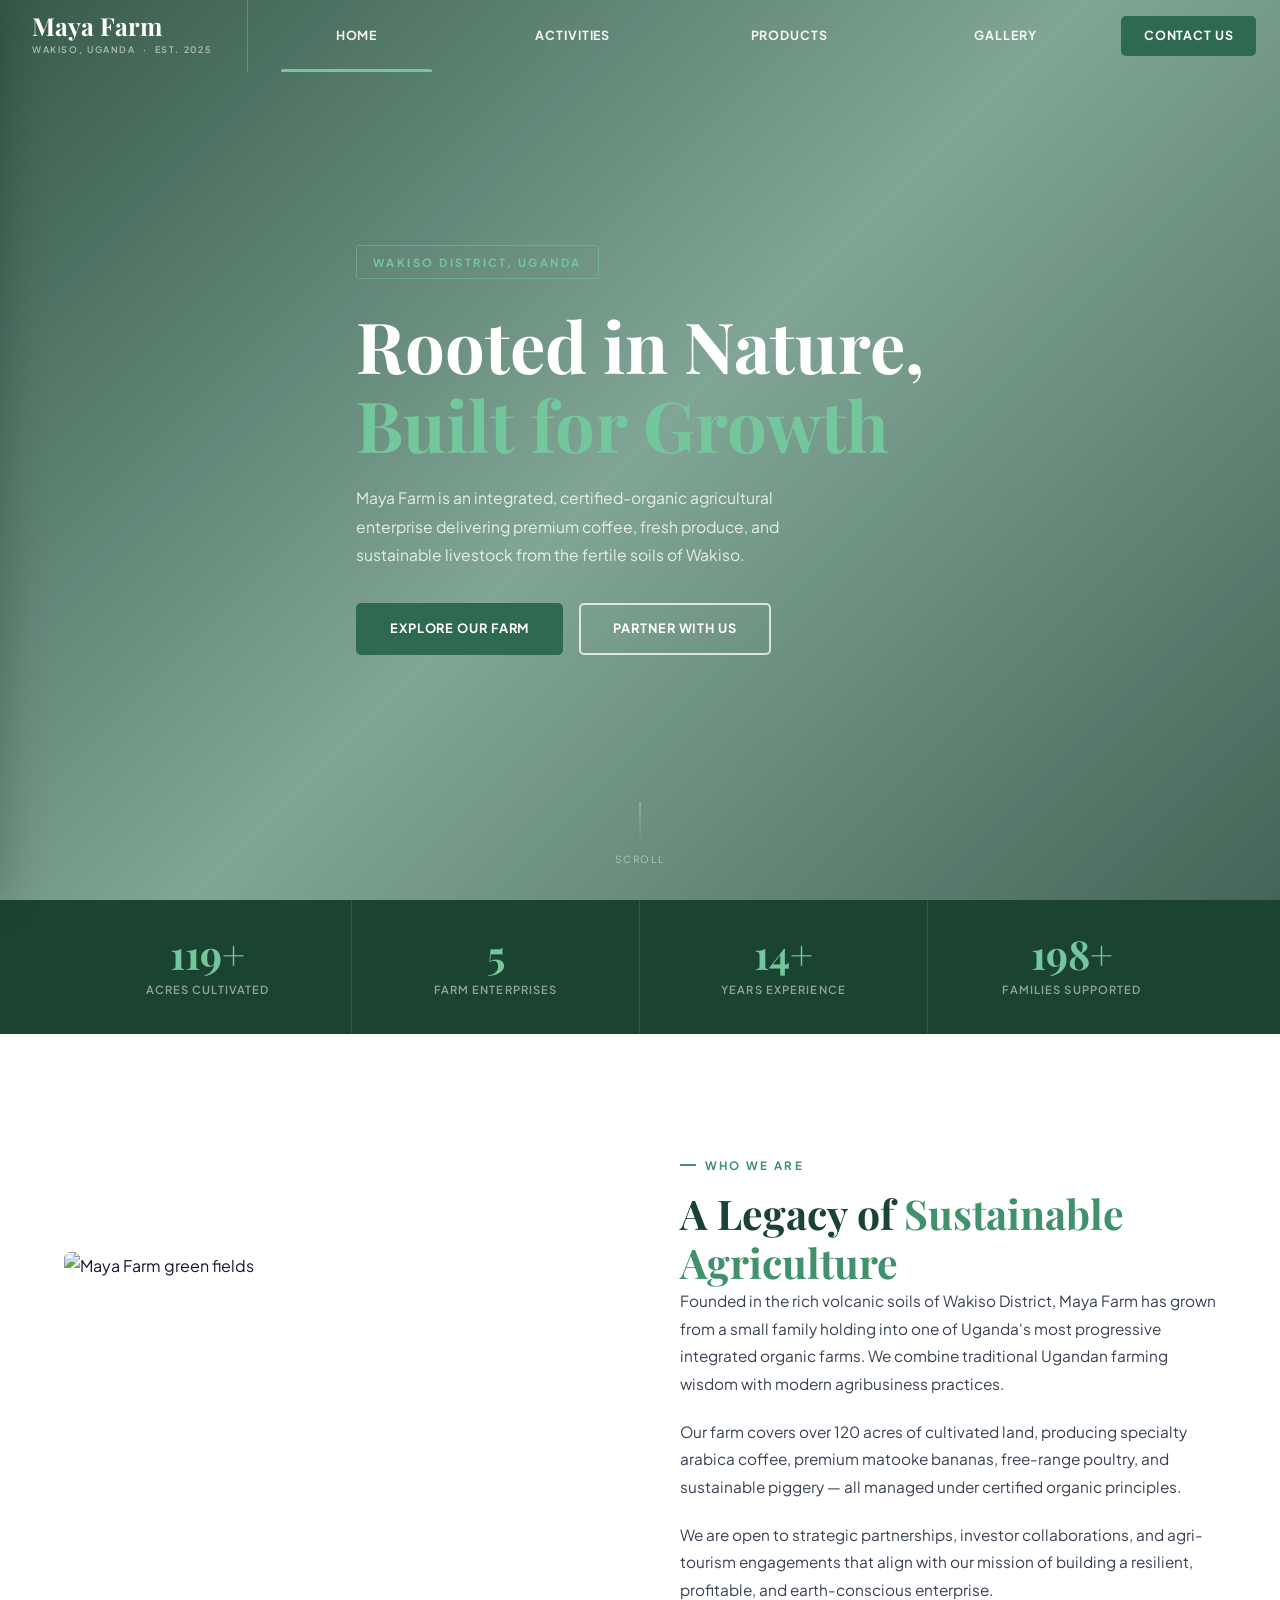
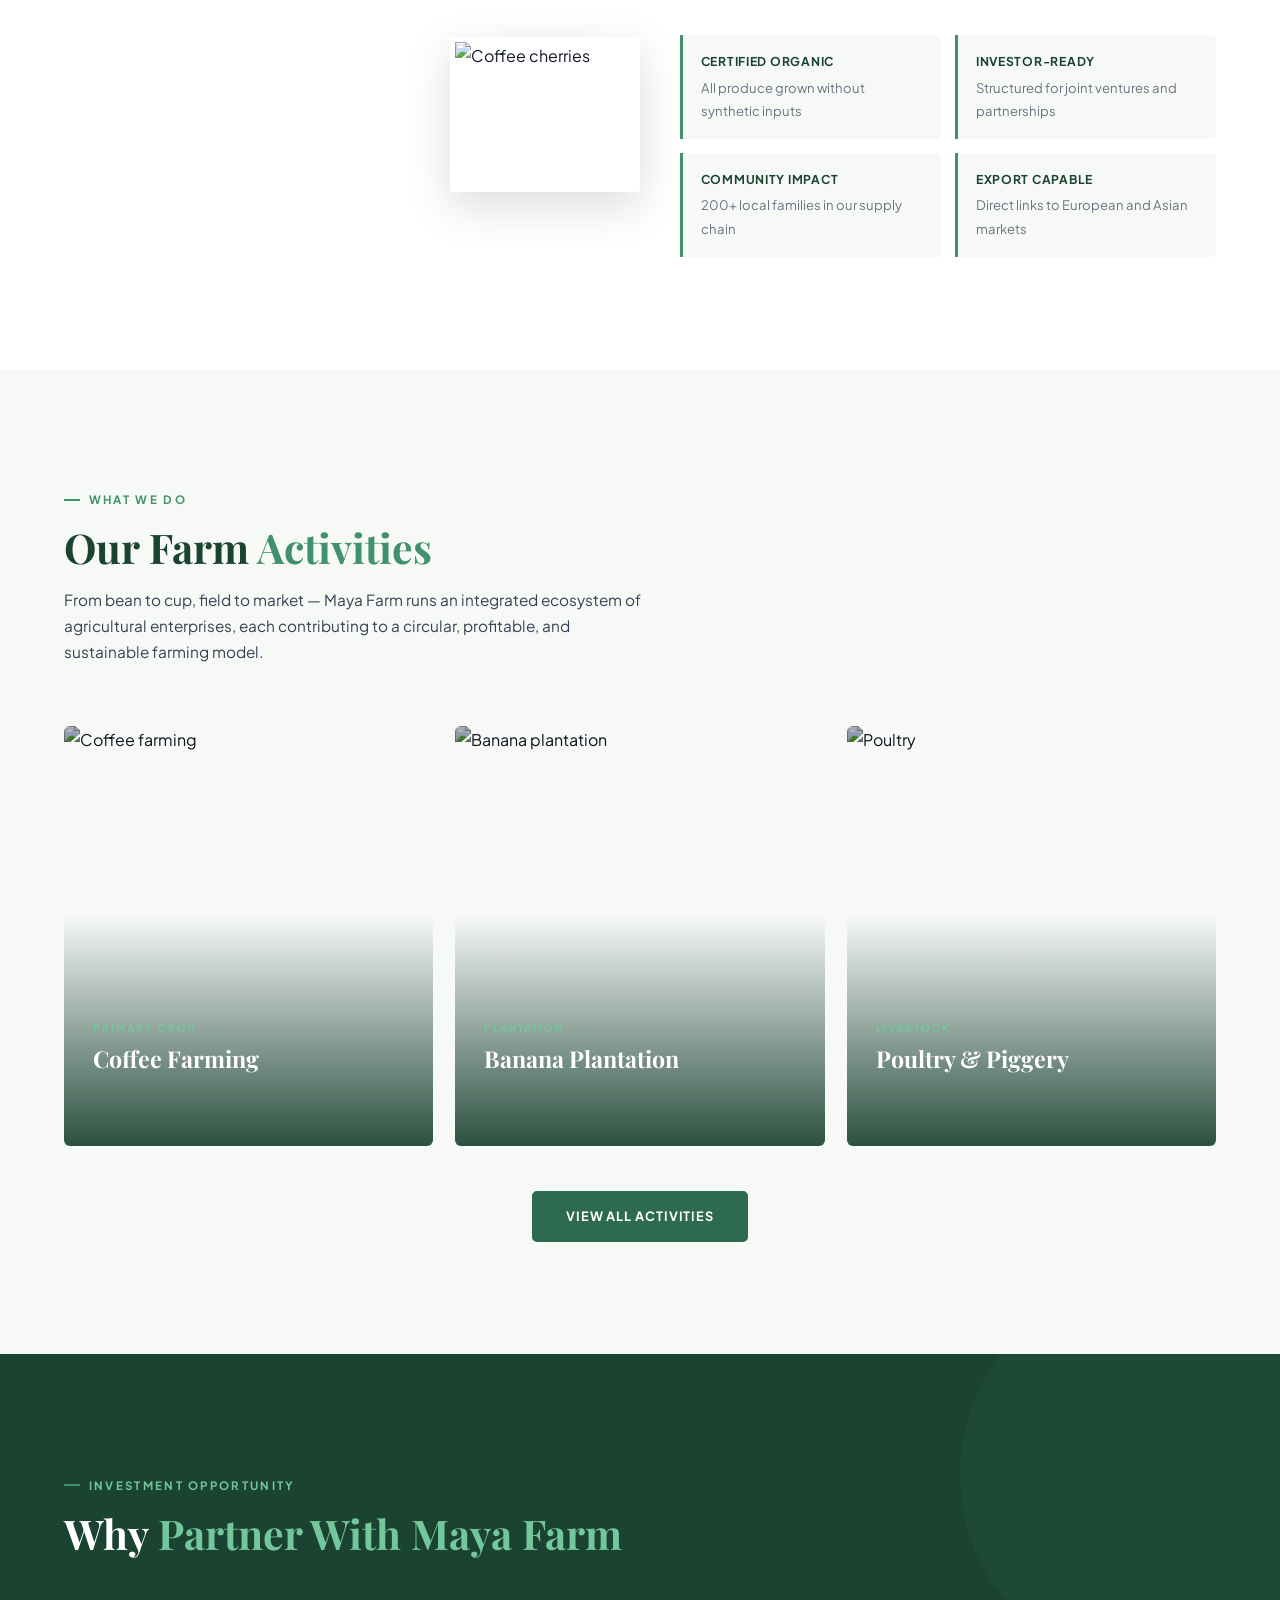
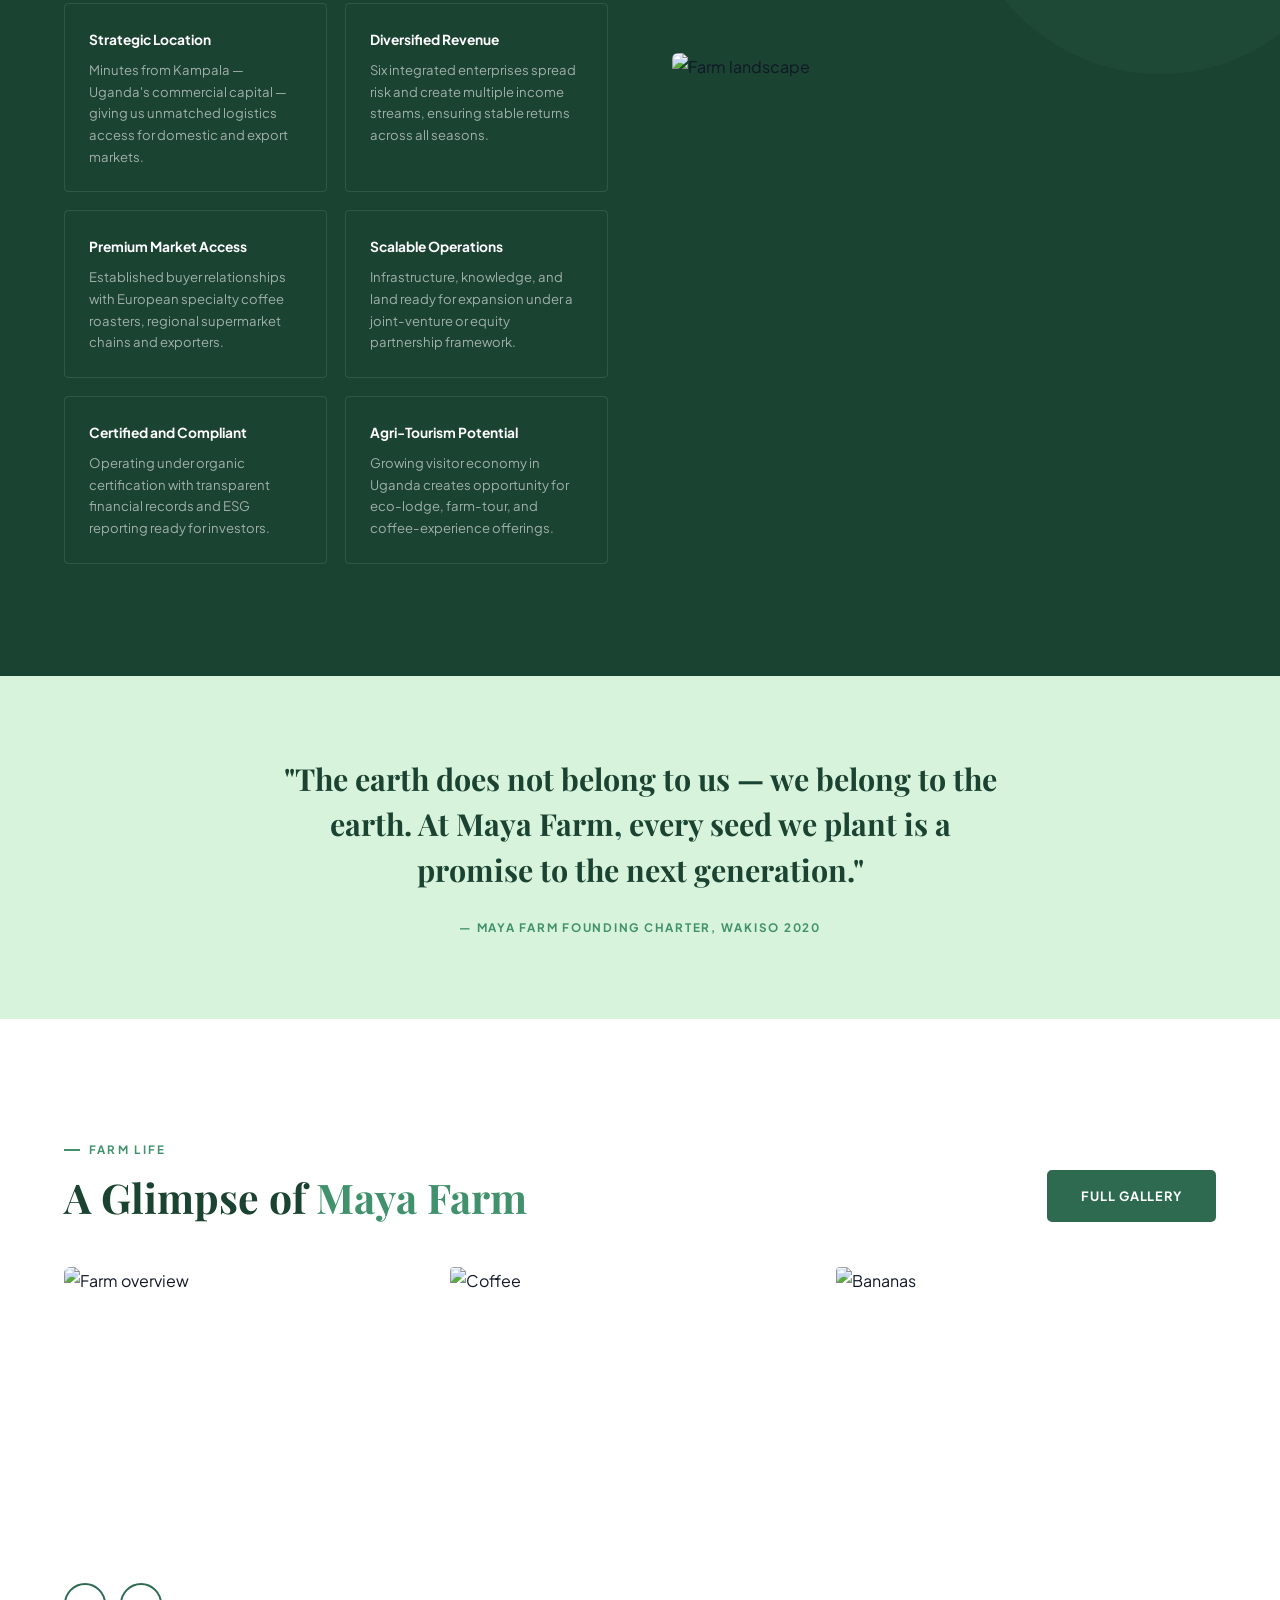
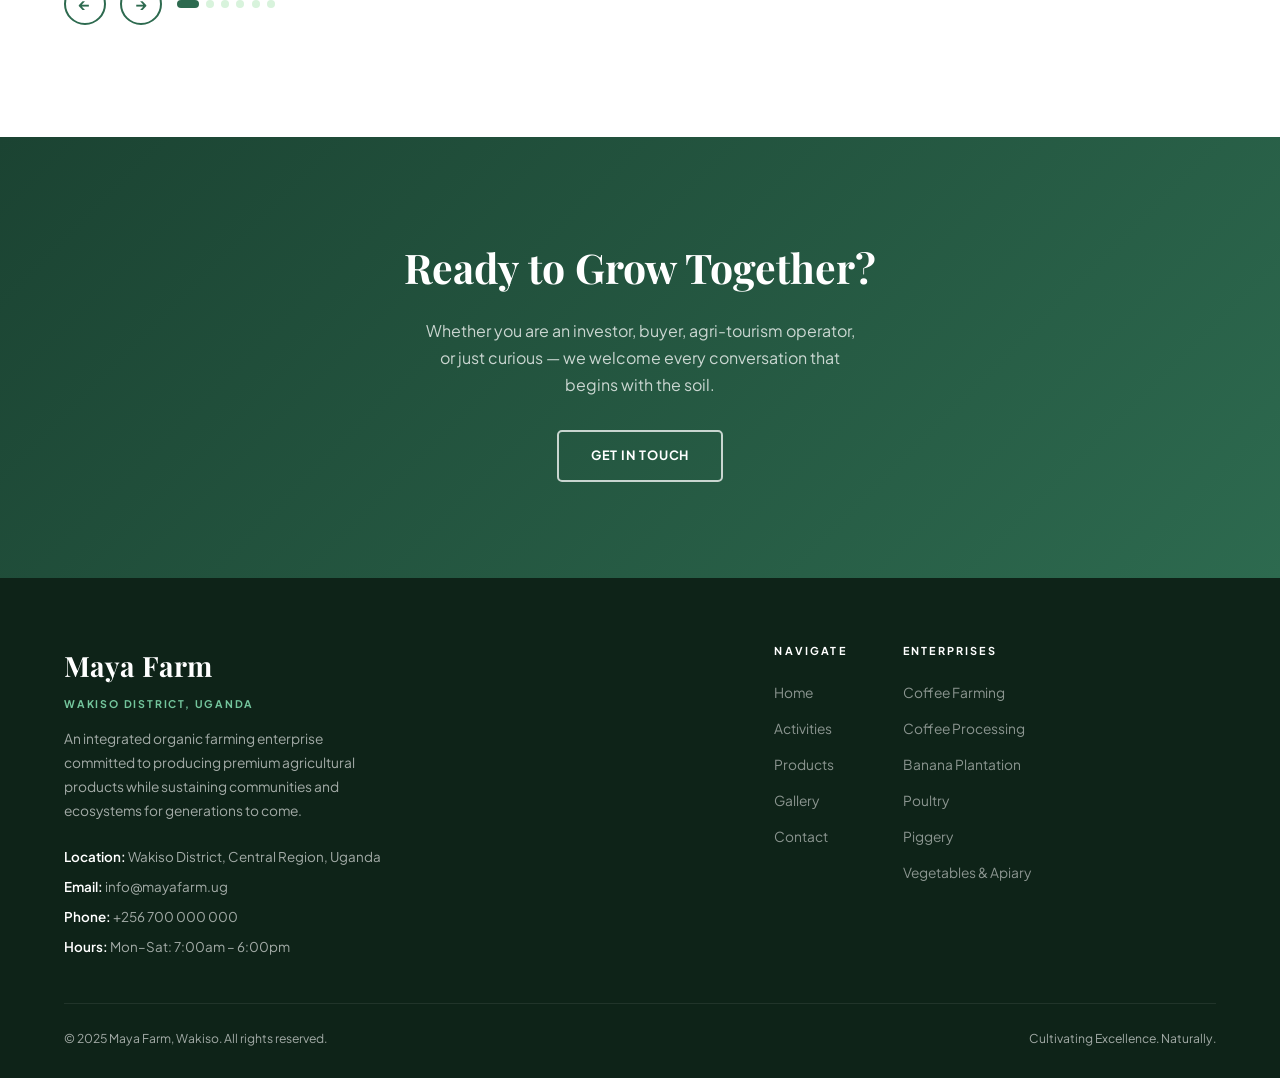
==== commit a74ebba8: "Add files via upload" ====
--- a/index.html
+++ b/index.html
@@ -12,10 +12,10 @@
 
 <!-- ══ NAV ══ -->
 <nav class="nav" id="mainNav">
-  <div class="nav-inner container">
+  <div class="nav-inner">
     <a href="index.html" class="nav-logo">
       <span class="logo-name">Maya Farm</span>
-      <span class="logo-tagline">Wakiso, Uganda &nbsp;·&nbsp; Est. 2010</span>
+      <span class="logo-tagline">Wakiso, Uganda &nbsp;·&nbsp; Est. 2025</span>
     </a>
     <ul class="nav-links">
       <li><a href="index.html" class="active">Home</a></li>
@@ -30,6 +30,8 @@
 
 <!-- Mobile Nav -->
 <div class="mobile-nav" id="mobileNav">
+  <button class="mobile-nav-close" id="mobileNavClose">&times;</button>
+  <div class="mobile-nav-brand"><div class="mn-logo">Maya Farm</div><div class="mn-tagline">Wakiso, Uganda · Est. 2025</div></div>
   <a href="index.html" class="active">Home</a>
   <a href="activities.html">Activities</a>
   <a href="products.html">Products</a>
@@ -161,7 +163,7 @@
 <section class="quote-strip">
   <div class="container">
     <blockquote class="fade-in">"The earth does not belong to us — we belong to the earth. At Maya Farm, every seed we plant is a promise to the next generation."</blockquote>
-    <cite class="fade-in delay-1">— Maya Farm Founding Charter, Wakiso 2010</cite>
+    <cite class="fade-in delay-1">— Maya Farm Founding Charter, Wakiso 2020</cite>
   </div>
 </section>
 
@@ -282,6 +284,7 @@
   <button class="lightbox-close" id="lightbox-close">&times;</button>
 </div>
 
+<div class="mobile-nav-overlay" id="mobileNavOverlay"></div>
 <script src="js/main.js"></script>
 </body>
 </html>
--- a/css/style.css
+++ b/css/style.css
@@ -60,43 +60,213 @@
 .delay-4{transition-delay:.48s}
 
 /* ══ NAVIGATION ══ */
-.nav{position:fixed;top:0;left:0;right:0;z-index:1000;background:rgba(255,255,255,0);transition:background var(--transition),box-shadow var(--transition)}
-.nav.scrolled{background:rgba(255,255,255,.97);box-shadow:0 1px 18px rgba(0,0,0,.08)}
-
-.nav-inner{display:flex;align-items:stretch;height:70px}
-
-.nav-logo{display:flex;flex-direction:column;justify-content:center;padding:0 2rem 0 1.5rem;border-right:1px solid rgba(255,255,255,.14);min-width:210px;text-decoration:none;flex-shrink:0;transition:border-color var(--transition)}
-.nav.scrolled .nav-logo{border-right-color:rgba(0,0,0,.08)}
-
-.nav-logo .logo-name{font-family:var(--font-display);font-size:1.5rem;font-weight:700;color:var(--white);line-height:1;transition:color var(--transition)}
-.nav-logo .logo-tagline{font-size:.58rem;font-weight:600;letter-spacing:.18em;text-transform:uppercase;color:rgba(255,255,255,.6);margin-top:3px;transition:color var(--transition)}
-.nav.scrolled .logo-name{color:var(--green-deep)}
-.nav.scrolled .logo-tagline{color:var(--text-light)}
-
-.nav-links{display:flex;align-items:stretch;flex:1;padding:0 1rem}
-.nav-links a{display:flex;align-items:center;padding:0 1.1rem;font-size:.78rem;font-weight:700;letter-spacing:.06em;text-transform:uppercase;color:rgba(255,255,255,.9);position:relative;transition:color var(--transition);white-space:nowrap}
-.nav-links a::after{content:'';position:absolute;bottom:0;left:1.1rem;right:1.1rem;height:3px;background:var(--green-light);transform:scaleX(0);transition:transform var(--transition)}
-.nav-links a:hover::after,.nav-links a.active::after{transform:scaleX(1)}
-.nav.scrolled .nav-links a{color:var(--text-mid)}
-.nav.scrolled .nav-links a:hover{color:var(--green-deep)}
-.nav.scrolled .nav-links a::after{background:var(--green-main)}
-
-.nav-links a.nav-cta{margin-left:auto;margin-top:.9rem;margin-bottom:.9rem;padding:0 1.2rem;background:var(--green-main);color:var(--white)!important;border-radius:var(--radius)}
-.nav-links a.nav-cta::after{display:none}
-.nav-links a.nav-cta:hover{background:var(--green-deep)!important}
-
-.hamburger{display:none;flex-direction:column;gap:5px;cursor:pointer;padding:0 1.5rem;align-self:center;margin-left:auto}
-.hamburger span{display:block;width:26px;height:2px;background:var(--white);transition:var(--transition);border-radius:2px}
-.nav.scrolled .hamburger span{background:var(--green-deep)}
-.hamburger.open span:nth-child(1){transform:rotate(45deg) translate(5px,5px)}
-.hamburger.open span:nth-child(2){opacity:0}
-.hamburger.open span:nth-child(3){transform:rotate(-45deg) translate(5px,-5px)}
-
-.mobile-nav{display:none;position:fixed;top:70px;left:0;right:0;background:var(--white);box-shadow:0 20px 40px rgba(0,0,0,.1);z-index:999;border-top:2px solid var(--green-pale)}
-.mobile-nav.open{display:block}
-.mobile-nav a{display:block;padding:.9rem 2rem;font-size:.85rem;font-weight:700;letter-spacing:.06em;text-transform:uppercase;color:var(--text-dark);border-bottom:1px solid var(--cream);transition:background var(--transition),color var(--transition)}
-.mobile-nav a:hover{background:var(--cream);color:var(--green-main)}
-.mobile-nav a.active{color:var(--green-main)}
+.nav{
+  position:fixed;top:0;left:0;right:0;z-index:1000;
+  background:rgba(255,255,255,0);
+  transition:background var(--transition),box-shadow var(--transition);
+}
+.nav.scrolled{
+  background:rgba(255,255,255,.98);
+  box-shadow:0 1px 18px rgba(0,0,0,.09);
+}
+
+/* nav-inner spans FULL viewport width — no container constraint */
+.nav-inner{
+  display:flex;
+  align-items:stretch;
+  height:72px;
+  width:100%;
+  padding:0;
+  max-width:100%;
+}
+
+/* Logo — fixed left block */
+.nav-logo{
+  display:flex;
+  flex-direction:column;
+  justify-content:center;
+  padding:0 2.2rem 0 2rem;
+  border-right:1px solid rgba(255,255,255,.18);
+  flex-shrink:0;
+  text-decoration:none;
+  transition:border-color var(--transition);
+  white-space:nowrap;
+}
+.nav.scrolled .nav-logo{border-right-color:rgba(0,0,0,.09);}
+
+.nav-logo .logo-name{
+  font-family:var(--font-display);
+  font-size:1.55rem;font-weight:700;
+  color:var(--white);line-height:1;
+  transition:color var(--transition);
+}
+.nav-logo .logo-tagline{
+  font-size:.56rem;font-weight:600;
+  letter-spacing:.18em;text-transform:uppercase;
+  color:rgba(255,255,255,.58);margin-top:3px;
+  transition:color var(--transition);
+}
+.nav.scrolled .logo-name{color:var(--green-deep);}
+.nav.scrolled .logo-tagline{color:var(--text-light);}
+
+/* Links block — takes all remaining space, evenly distributes links */
+.nav-links{
+  display:flex;
+  align-items:stretch;
+  flex:1;
+  justify-content:space-evenly;  /* ← key: spread links evenly */
+  padding:0;
+  margin:0;
+}
+
+.nav-links li{
+  display:flex;
+  align-items:stretch;
+  flex:1;                          /* each item shares space equally */
+}
+
+.nav-links a{
+  display:flex;
+  align-items:center;
+  justify-content:center;          /* centre text in its column */
+  width:100%;
+  padding:0 0.5rem;
+  font-size:.78rem;font-weight:700;
+  letter-spacing:.07em;text-transform:uppercase;
+  color:rgba(255,255,255,.92);
+  position:relative;
+  transition:color var(--transition);
+  white-space:nowrap;
+}
+
+/* underline indicator */
+.nav-links a::after{
+  content:'';position:absolute;
+  bottom:0;left:15%;right:15%;
+  height:3px;background:var(--green-light);
+  transform:scaleX(0);
+  transition:transform var(--transition);
+  border-radius:2px 2px 0 0;
+}
+.nav-links a:hover::after,
+.nav-links a.active::after{transform:scaleX(1);}
+
+.nav.scrolled .nav-links a{color:var(--text-mid);}
+.nav.scrolled .nav-links a:hover{color:var(--green-deep);}
+.nav.scrolled .nav-links a::after{background:var(--green-main);}
+
+/* Contact CTA — special green pill, last item */
+.nav-links li:last-child{flex:0 0 auto;padding:0 1.5rem 0 0.5rem;}
+.nav-links a.nav-cta{
+  padding:0 1.4rem;
+  background:var(--green-main);
+  color:var(--white)!important;
+  border-radius:var(--radius);
+  margin:1rem 0;
+  width:auto;
+  flex:none;
+}
+.nav-links a.nav-cta::after{display:none;}
+.nav-links a.nav-cta:hover{background:var(--green-deep)!important;}
+
+/* Hamburger — hidden on desktop */
+.hamburger{
+  display:none;flex-direction:column;gap:5px;cursor:pointer;
+  padding:0 1.8rem;align-self:center;margin-left:auto;flex-shrink:0;
+}
+.hamburger span{display:block;width:26px;height:2px;background:var(--white);transition:var(--transition);border-radius:2px;}
+.nav.scrolled .hamburger span{background:var(--green-deep);}
+.hamburger.open span:nth-child(1){transform:rotate(45deg) translate(5px,5px);}
+.hamburger.open span:nth-child(2){opacity:0;}
+.hamburger.open span:nth-child(3){transform:rotate(-45deg) translate(5px,-5px);}
+
+/* Mobile nav — slides in from LEFT side */
+.mobile-nav{
+  position:fixed;
+  top:0;left:0;bottom:0;
+  width:280px;
+  background:var(--white);
+  box-shadow:6px 0 40px rgba(0,0,0,.18);
+  z-index:1100;
+  transform:translateX(-100%);
+  transition:transform 0.38s cubic-bezier(0.4,0,0.2,1);
+  display:flex;
+  flex-direction:column;
+  padding-top:72px;
+  overflow-y:auto;
+}
+.mobile-nav.open{
+  transform:translateX(0);
+}
+
+/* Dark overlay behind the panel */
+.mobile-nav-overlay{
+  display:none;
+  position:fixed;inset:0;
+  background:rgba(0,0,0,.45);
+  z-index:1050;
+  opacity:0;
+  transition:opacity 0.35s ease;
+}
+.mobile-nav-overlay.open{
+  display:block;
+  opacity:1;
+}
+
+/* Branding block inside panel */
+.mobile-nav-brand{
+  padding:1.5rem 1.8rem 1rem;
+  border-bottom:2px solid var(--green-pale);
+  margin-bottom:.5rem;
+}
+.mobile-nav-brand .mn-logo{
+  font-family:var(--font-display);
+  font-size:1.3rem;font-weight:700;
+  color:var(--green-deep);
+}
+.mobile-nav-brand .mn-tagline{
+  font-size:.58rem;font-weight:600;
+  letter-spacing:.16em;text-transform:uppercase;
+  color:var(--text-light);margin-top:2px;
+}
+
+.mobile-nav a{
+  display:block;
+  padding:1rem 1.8rem;
+  font-size:.88rem;font-weight:700;
+  letter-spacing:.07em;text-transform:uppercase;
+  color:var(--text-dark);
+  border-bottom:1px solid var(--cream);
+  transition:background var(--transition),color var(--transition),padding var(--transition);
+  position:relative;
+}
+.mobile-nav a::before{
+  content:'';
+  position:absolute;left:0;top:0;bottom:0;
+  width:3px;background:var(--green-main);
+  transform:scaleY(0);
+  transition:transform var(--transition);
+}
+.mobile-nav a:hover{
+  background:var(--cream);
+  color:var(--green-main);
+  padding-left:2.2rem;
+}
+.mobile-nav a:hover::before{transform:scaleY(1);}
+.mobile-nav a.active{color:var(--green-main);}
+.mobile-nav a.active::before{transform:scaleY(1);}
+
+/* Close button inside panel */
+.mobile-nav-close{
+  position:absolute;top:1.1rem;right:1.2rem;
+  width:36px;height:36px;
+  background:var(--cream);border:none;
+  border-radius:50%;cursor:pointer;
+  display:flex;align-items:center;justify-content:center;
+  font-size:1.1rem;color:var(--text-dark);
+  transition:background var(--transition);
+}
+.mobile-nav-close:hover{background:var(--green-pale);}
 
 /* ══ HERO ══ */
 .hero{position:relative;height:100vh;min-height:620px;display:flex;align-items:center;overflow:hidden}
@@ -335,9 +505,9 @@
 }
 
 @media(max-width:768px){
-  .nav-links{display:none}
+  .nav-links{display:none!important}
   .hamburger{display:flex}
-  .nav-logo{min-width:auto;border-right:none;padding:0 1rem}
+  .nav-logo{border-right:none;padding:0 1.2rem}
   .hero h1{font-size:2.3rem}
   .activities-grid{grid-template-columns:1fr}
   .invest-cards{grid-template-columns:1fr}
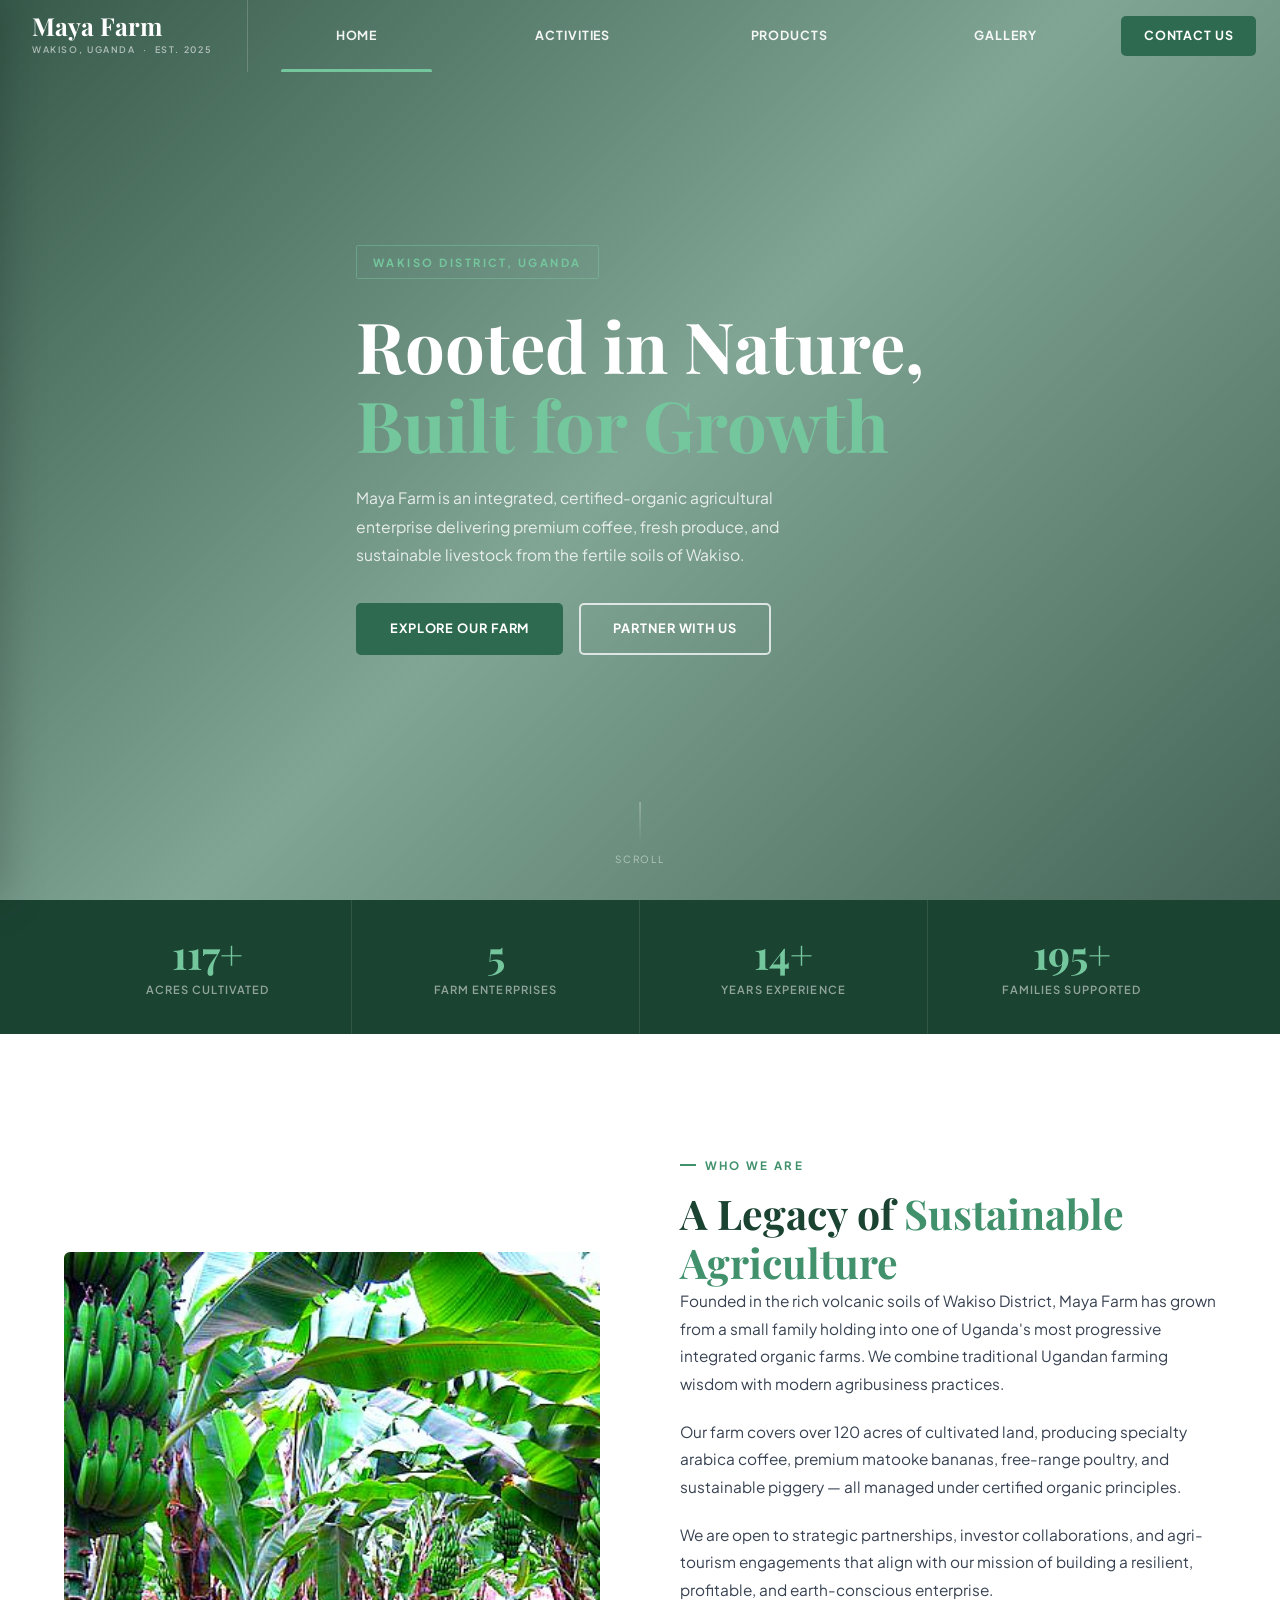
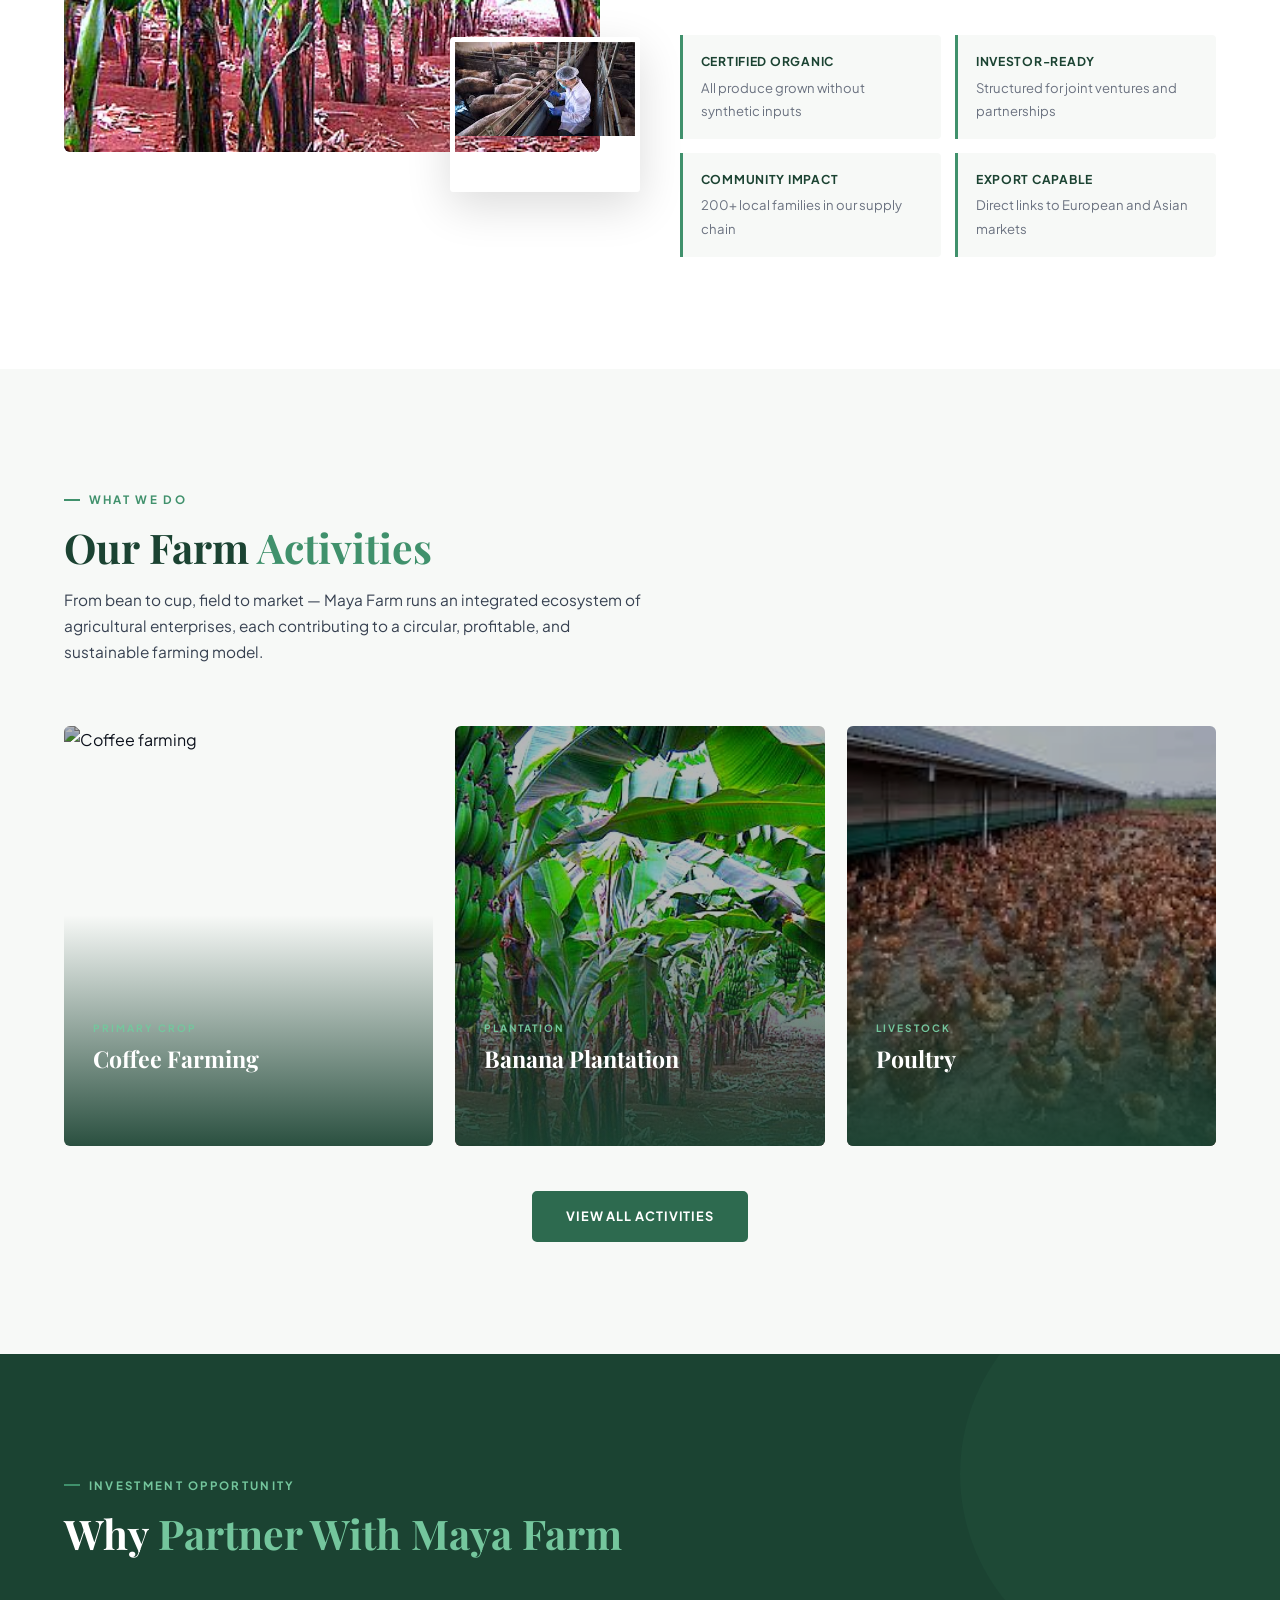
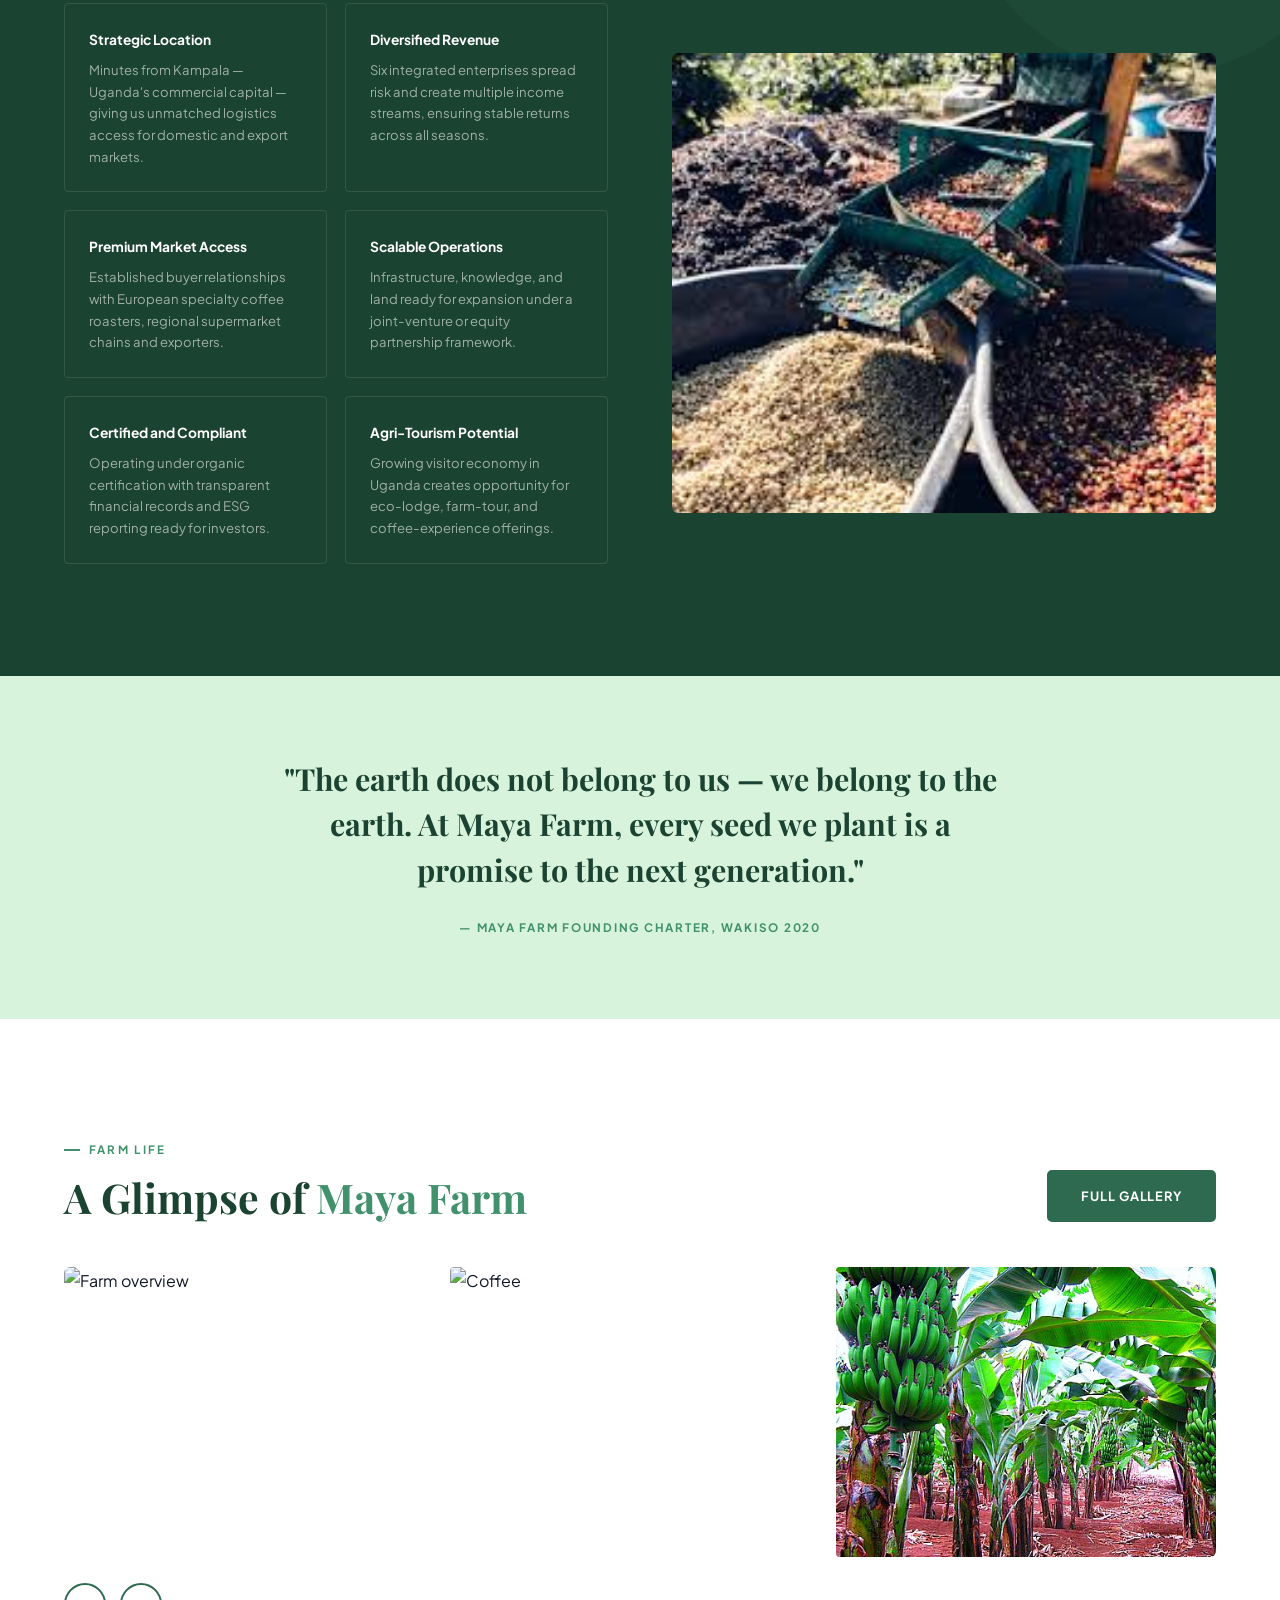
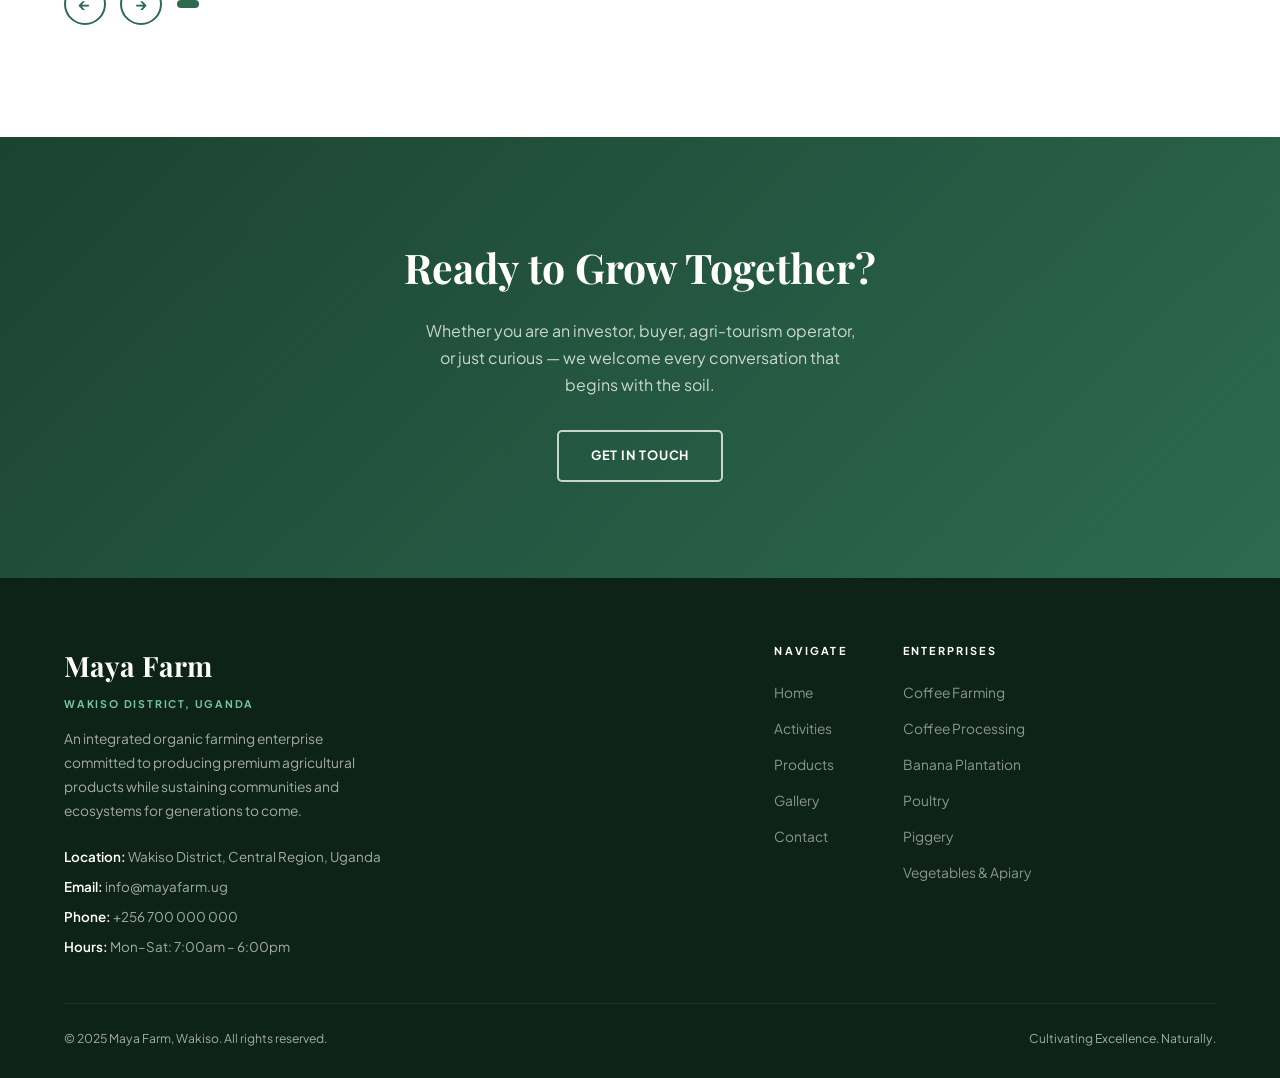
==== commit e3f003ce: "Add files via upload" ====
--- a/index.html
+++ b/index.html
@@ -72,10 +72,10 @@
     <div class="about-grid">
       <div class="about-image-wrap fade-in-left">
         <div class="about-img-main">
-          <img src="https://images.unsplash.com/photo-1500382017468-9049fed747ef?w=900&q=80" alt="Maya Farm green fields" loading="lazy"/>
+          <img src="images/BananaPlantationinAfrica.jpg" alt="Maya Farm green fields" loading="lazy"/>
         </div>
         <div class="about-img-accent">
-          <img src="https://images.unsplash.com/photo-1611689342806-0863700ce1e4?w=400&q=80" alt="Coffee cherries" loading="lazy"/>
+          <img src="images/piggery.jpg" alt="Coffee cherries" loading="lazy"/>
         </div>
       </div>
       <div class="about-text fade-in-right">
@@ -114,7 +114,7 @@
         </div>
       </div>
       <div class="activity-card fade-in delay-2">
-        <img src="https://images.unsplash.com/photo-1528825871115-3581a5387919?w=800&q=80" alt="Banana plantation" loading="lazy"/>
+        <img src="images/BananaPlantationinAfrica.jpg" alt="Banana plantation" loading="lazy"/>
         <div class="activity-card-overlay">
           <span class="activity-tag">Plantation</span>
           <h3>Banana Plantation</h3>
@@ -123,10 +123,10 @@
         </div>
       </div>
       <div class="activity-card fade-in delay-3">
-        <img src="https://images.unsplash.com/photo-1504274066651-8d31a536b11a?w=800&q=80" alt="Poultry" loading="lazy"/>
+        <img src="images/poutry.jpg" alt="Poultry" loading="lazy"/>
         <div class="activity-card-overlay">
           <span class="activity-tag">Livestock</span>
-          <h3>Poultry &amp; Piggery</h3>
+          <h3>Poultry</h3>
           <p>Free-range indigenous and hybrid poultry, alongside a well-managed piggery providing premium pork and organic manure.</p>
           <a href="activities.html#livestock" class="activity-link">Learn More →</a>
         </div>
@@ -153,7 +153,7 @@
         <div class="invest-card fade-in delay-2"><h4>Agri-Tourism Potential</h4><p>Growing visitor economy in Uganda creates opportunity for eco-lodge, farm-tour, and coffee-experience offerings.</p></div>
       </div>
       <div class="invest-image fade-in-right">
-        <img src="https://images.unsplash.com/photo-1518977956812-cd3dbadaaf31?w=900&q=80" alt="Farm landscape" loading="lazy"/>
+        <img src="images/processing.jpg" alt="Farm landscape" loading="lazy"/>
       </div>
     </div>
   </div>
@@ -189,10 +189,10 @@
             <div class="gallery-slide-overlay"><span>Coffee Farm</span></div>
           </div>
           <div class="gallery-swiper-slide" data-src="https://images.unsplash.com/photo-1528825871115-3581a5387919?w=1200&q=85">
-            <img src="https://images.unsplash.com/photo-1528825871115-3581a5387919?w=700&q=75" alt="Bananas" loading="lazy"/>
+            <img src="images/BananaPlantationinAfrica.jpg" alt="Bananas" loading="lazy"/>
             <div class="gallery-slide-overlay"><span>Banana Plantation</span></div>
           </div>
-          <div class="gallery-swiper-slide" data-src="https://images.unsplash.com/photo-1500382017468-9049fed747ef?w=1200&q=85">
+          <!--div class="gallery-swiper-slide" data-src="https://images.unsplash.com/photo-1500382017468-9049fed747ef?w=1200&q=85">
             <img src="https://images.unsplash.com/photo-1500382017468-9049fed747ef?w=700&q=75" alt="Fields" loading="lazy"/>
             <div class="gallery-slide-overlay"><span>Green Fields</span></div>
           </div>
@@ -210,7 +210,7 @@
           </div>
           <div class="gallery-swiper-slide" data-src="https://images.unsplash.com/photo-1495474472287-4d71bcdd2085?w=1200&q=85">
             <img src="https://images.unsplash.com/photo-1495474472287-4d71bcdd2085?w=700&q=75" alt="Processing" loading="lazy"/>
-            <div class="gallery-slide-overlay"><span>Coffee Processing</span></div>
+            <div class="gallery-slide-overlay"><span>Coffee Processing</span></div-->
           </div>
         </div>
       </div>
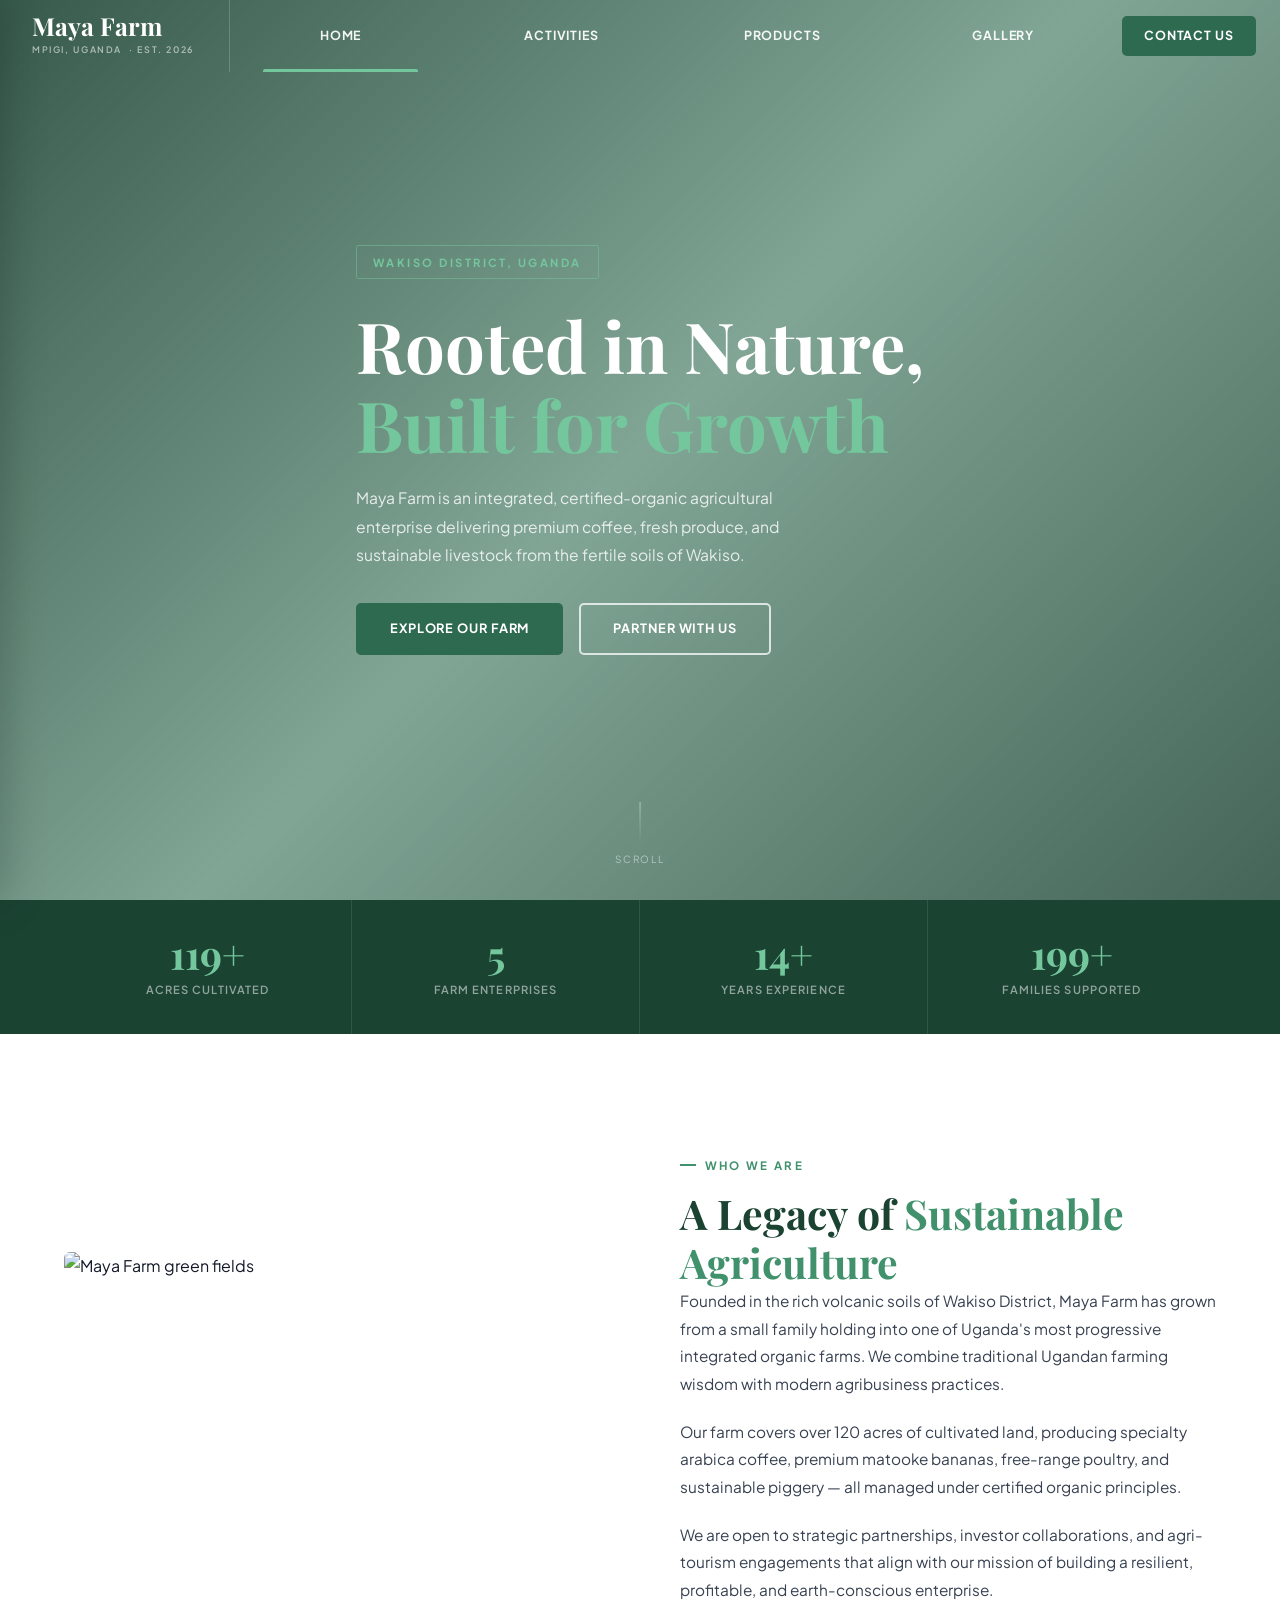
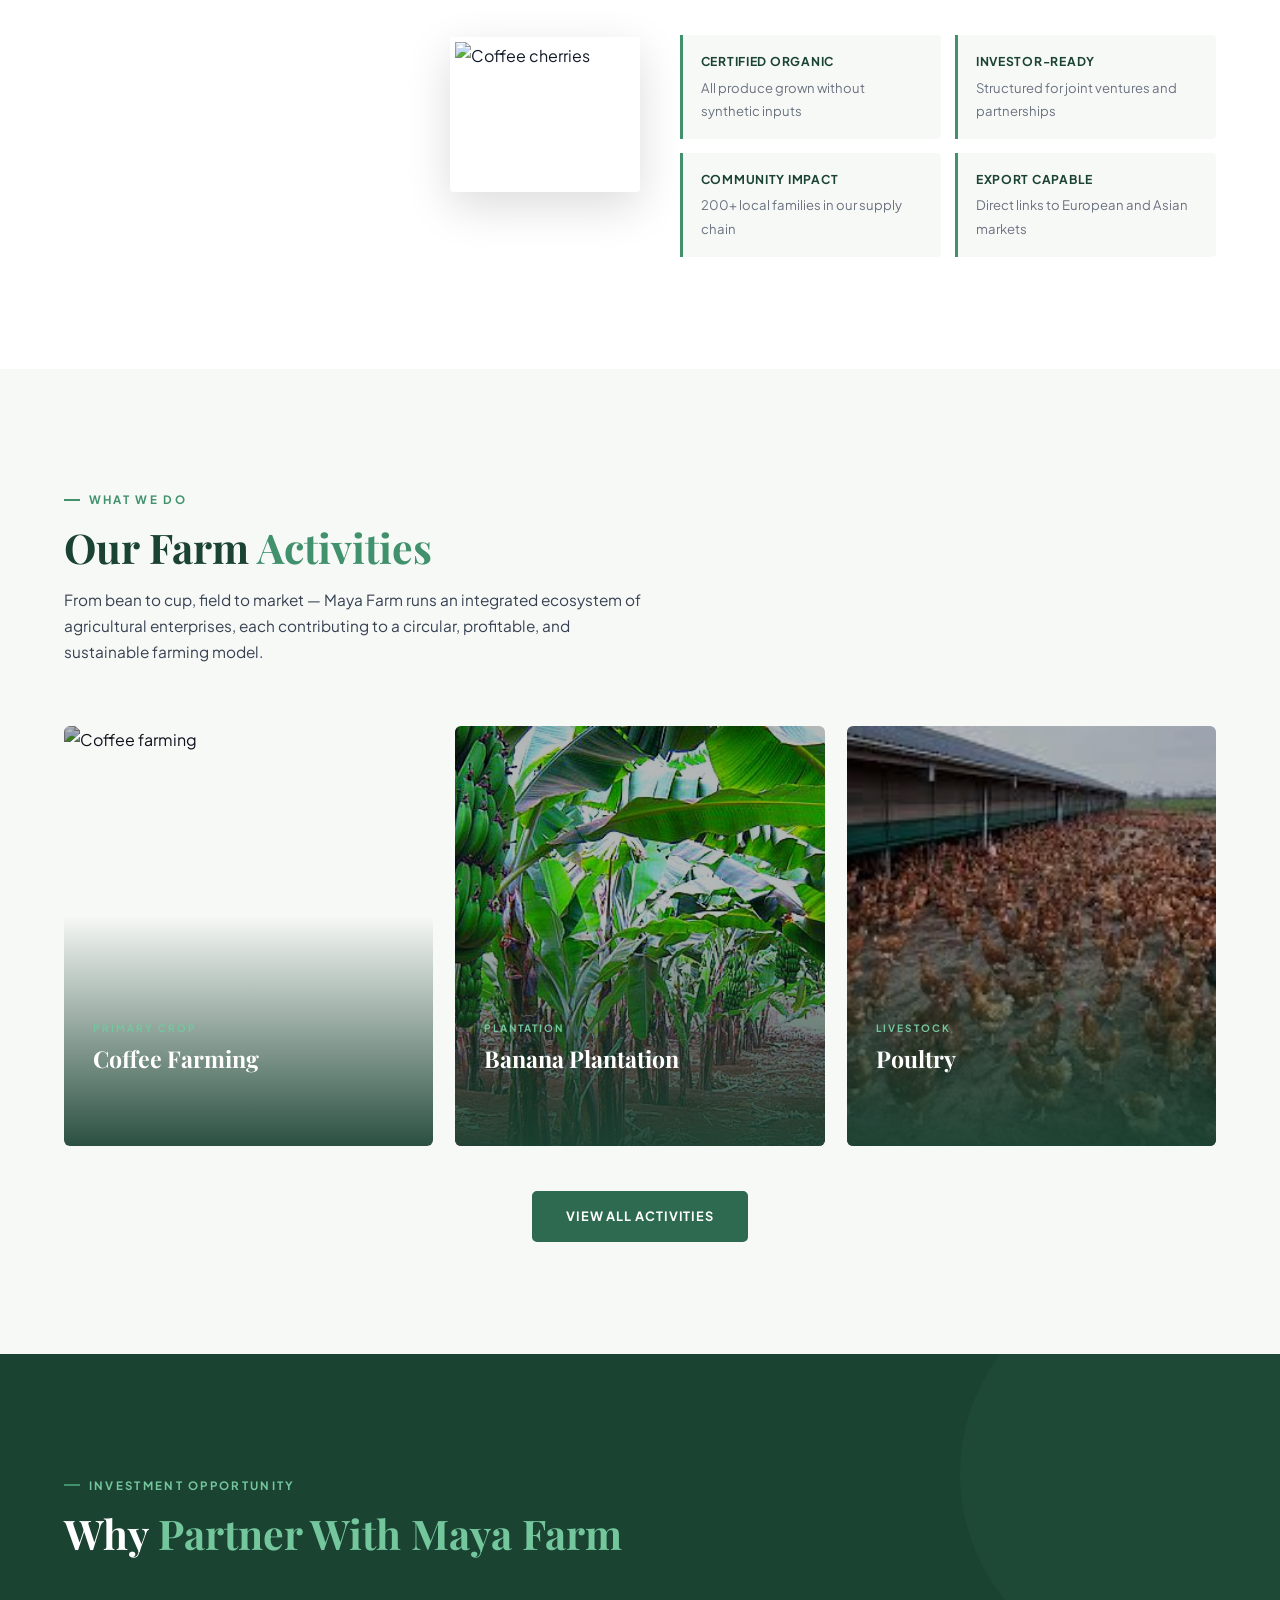
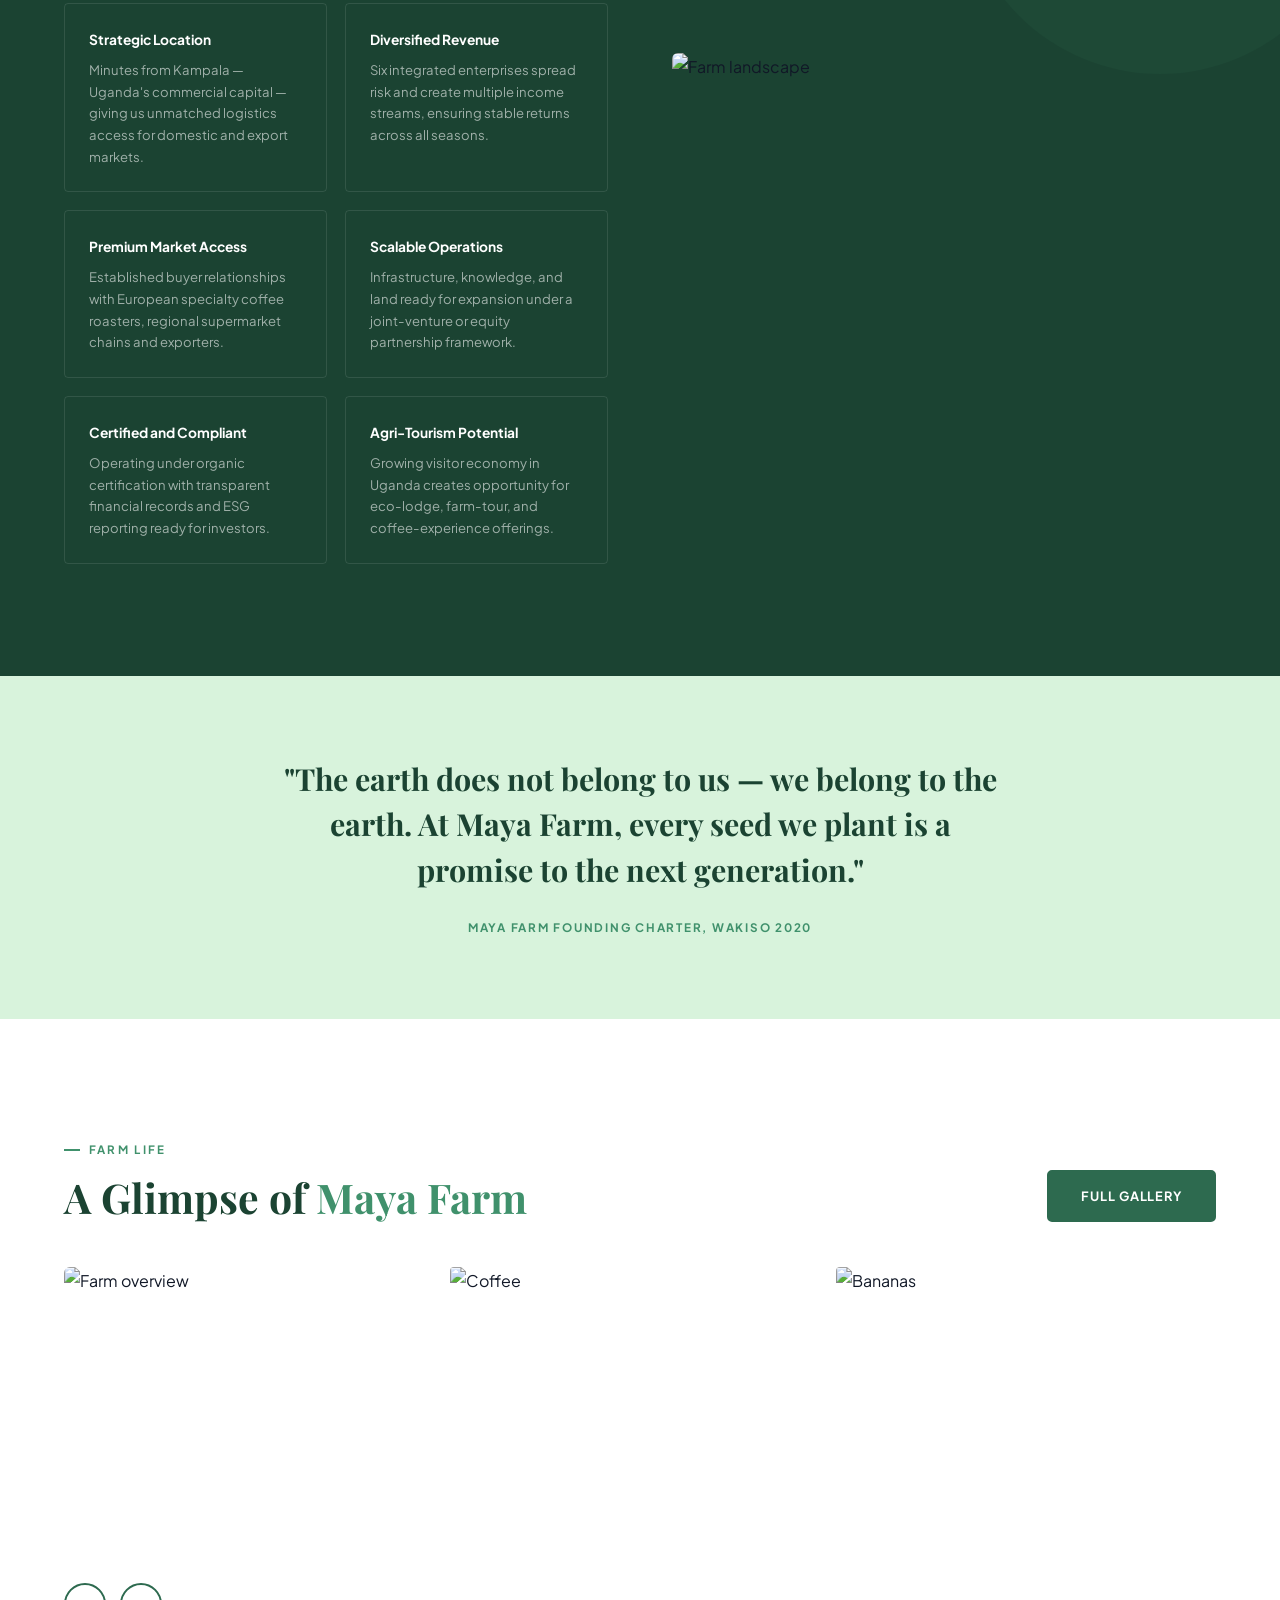
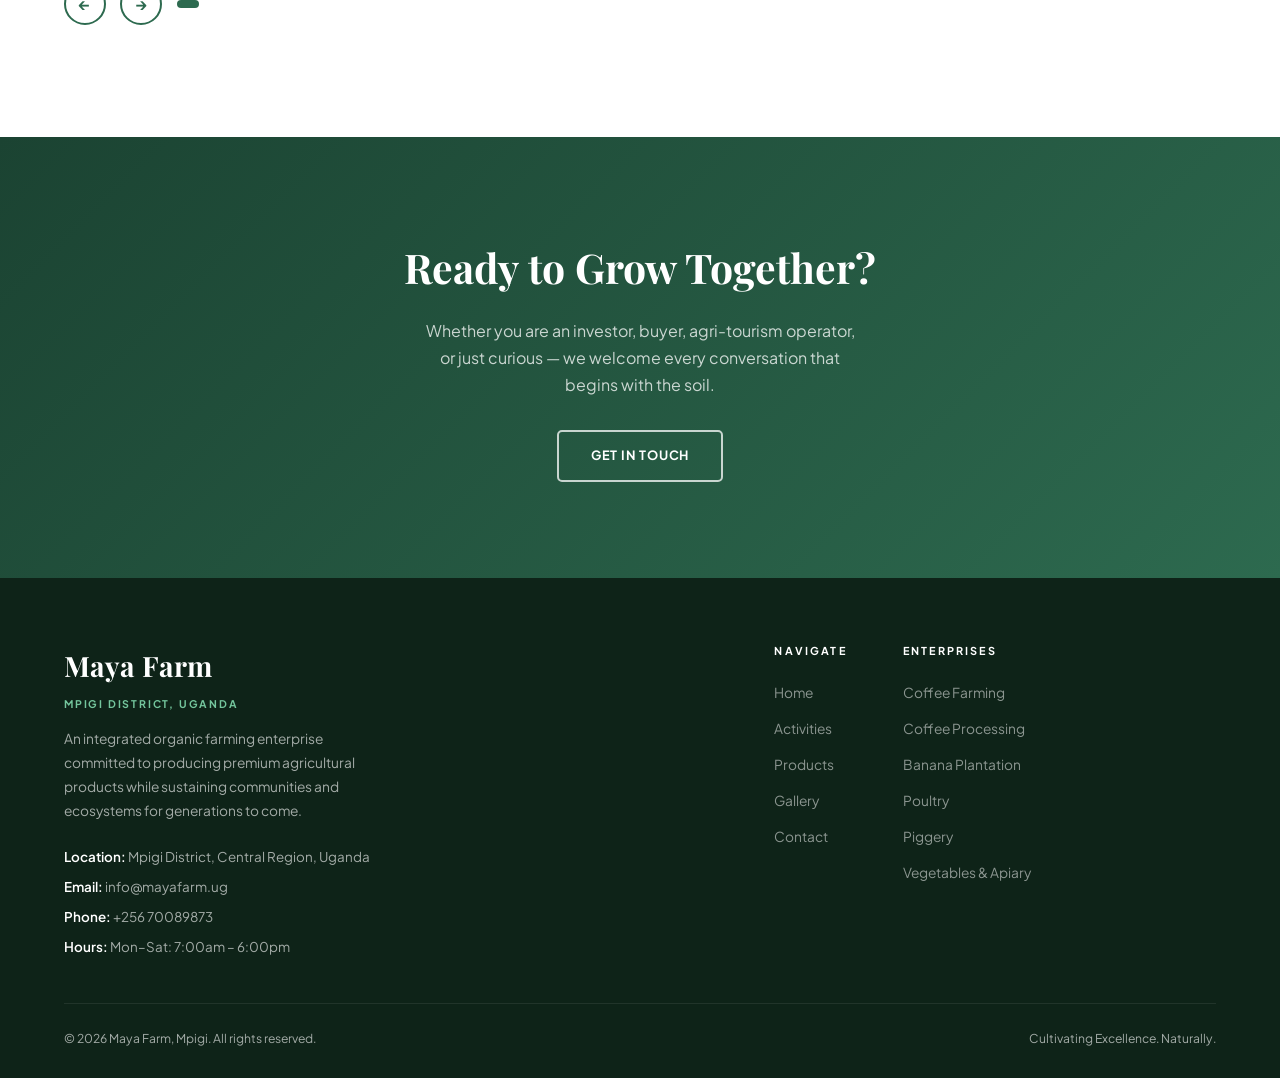
==== commit 770beedc: "Update index.html" ====
--- a/index.html
+++ b/index.html
@@ -15,7 +15,7 @@
   <div class="nav-inner">
     <a href="index.html" class="nav-logo">
       <span class="logo-name">Maya Farm</span>
-      <span class="logo-tagline">Wakiso, Uganda &nbsp;·&nbsp; Est. 2025</span>
+      <span class="logo-tagline">Mpigi, Uganda &nbsp;· Est. 2026</span>
     </a>
     <ul class="nav-links">
       <li><a href="index.html" class="active">Home</a></li>
@@ -72,10 +72,10 @@
     <div class="about-grid">
       <div class="about-image-wrap fade-in-left">
         <div class="about-img-main">
-          <img src="images/BananaPlantationinAfrica.jpg" alt="Maya Farm green fields" loading="lazy"/>
+          <img src="images/coffe.jpeg" alt="Maya Farm green fields" loading="lazy"/>
         </div>
         <div class="about-img-accent">
-          <img src="images/piggery.jpg" alt="Coffee cherries" loading="lazy"/>
+          <img src="images/processing.jpeg" alt="Coffee cherries" loading="lazy"/>
         </div>
       </div>
       <div class="about-text fade-in-right">
@@ -105,7 +105,7 @@
     </div>
     <div class="activities-grid">
       <div class="activity-card fade-in delay-1">
-        <img src="https://images.unsplash.com/photo-1447933601403-0c6688de566e?w=800&q=80" alt="Coffee farming" loading="lazy"/>
+        <img src="images/coffe.jpeg" alt="Coffee farming" loading="lazy"/>
         <div class="activity-card-overlay">
           <span class="activity-tag">Primary Crop</span>
           <h3>Coffee Farming</h3>
@@ -153,7 +153,7 @@
         <div class="invest-card fade-in delay-2"><h4>Agri-Tourism Potential</h4><p>Growing visitor economy in Uganda creates opportunity for eco-lodge, farm-tour, and coffee-experience offerings.</p></div>
       </div>
       <div class="invest-image fade-in-right">
-        <img src="images/processing.jpg" alt="Farm landscape" loading="lazy"/>
+        <img src="images/coffestage.jpeg" alt="Farm landscape" loading="lazy"/>
       </div>
     </div>
   </div>
@@ -163,7 +163,7 @@
 <section class="quote-strip">
   <div class="container">
     <blockquote class="fade-in">"The earth does not belong to us — we belong to the earth. At Maya Farm, every seed we plant is a promise to the next generation."</blockquote>
-    <cite class="fade-in delay-1">— Maya Farm Founding Charter, Wakiso 2020</cite>
+    <cite class="fade-in delay-1"> Maya Farm Founding Charter, Wakiso 2020</cite>
   </div>
 </section>
 
@@ -184,12 +184,12 @@
             <img src="https://images.unsplash.com/photo-1605000797499-95a51c5269ae?w=700&q=75" alt="Farm overview" loading="lazy"/>
             <div class="gallery-slide-overlay"><span>Farm Landscape</span></div>
           </div>
-          <div class="gallery-swiper-slide" data-src="https://images.unsplash.com/photo-1447933601403-0c6688de566e?w=1200&q=85">
-            <img src="https://images.unsplash.com/photo-1447933601403-0c6688de566e?w=700&q=75" alt="Coffee" loading="lazy"/>
+          <div class="gallery-swiper-slide" data-src="images/processing1.jpeg">
+            <img src="images/processing1.jpeg" alt="Coffee" loading="lazy"/>
             <div class="gallery-slide-overlay"><span>Coffee Farm</span></div>
           </div>
-          <div class="gallery-swiper-slide" data-src="https://images.unsplash.com/photo-1528825871115-3581a5387919?w=1200&q=85">
-            <img src="images/BananaPlantationinAfrica.jpg" alt="Bananas" loading="lazy"/>
+          <div class="gallery-swiper-slide" data-src="images/coffestage2.jpeg">
+            <img src="images/coffestage2.jpeg" alt="Bananas" loading="lazy"/>
             <div class="gallery-slide-overlay"><span>Banana Plantation</span></div>
           </div>
           <!--div class="gallery-swiper-slide" data-src="https://images.unsplash.com/photo-1500382017468-9049fed747ef?w=1200&q=85">
@@ -238,12 +238,12 @@
     <div class="footer-grid">
       <div class="footer-brand">
         <div class="footer-logo">Maya Farm</div>
-        <div class="footer-loc">Wakiso District, Uganda</div>
+        <div class="footer-loc">Mpigi District, Uganda</div>
         <p>An integrated organic farming enterprise committed to producing premium agricultural products while sustaining communities and ecosystems for generations to come.</p>
         <div class="footer-contact-info">
-          <span><strong>Location:</strong> Wakiso District, Central Region, Uganda</span>
+          <span><strong>Location:</strong> Mpigi District, Central Region, Uganda</span>
           <span><strong>Email:</strong> info@mayafarm.ug</span>
-          <span><strong>Phone:</strong> +256 700 000 000</span>
+          <span><strong>Phone:</strong> +256 70089873</span>
           <span><strong>Hours:</strong> Mon–Sat: 7:00am – 6:00pm</span>
         </div>
       </div>
@@ -272,7 +272,7 @@
       </div>
     </div>
     <div class="footer-bottom">
-      <span>&copy; 2025 Maya Farm, Wakiso. All rights reserved.</span>
+      <span>&copy; 2026 Maya Farm, Mpigi. All rights reserved.</span>
       <span>Cultivating Excellence. Naturally.</span>
     </div>
   </div>
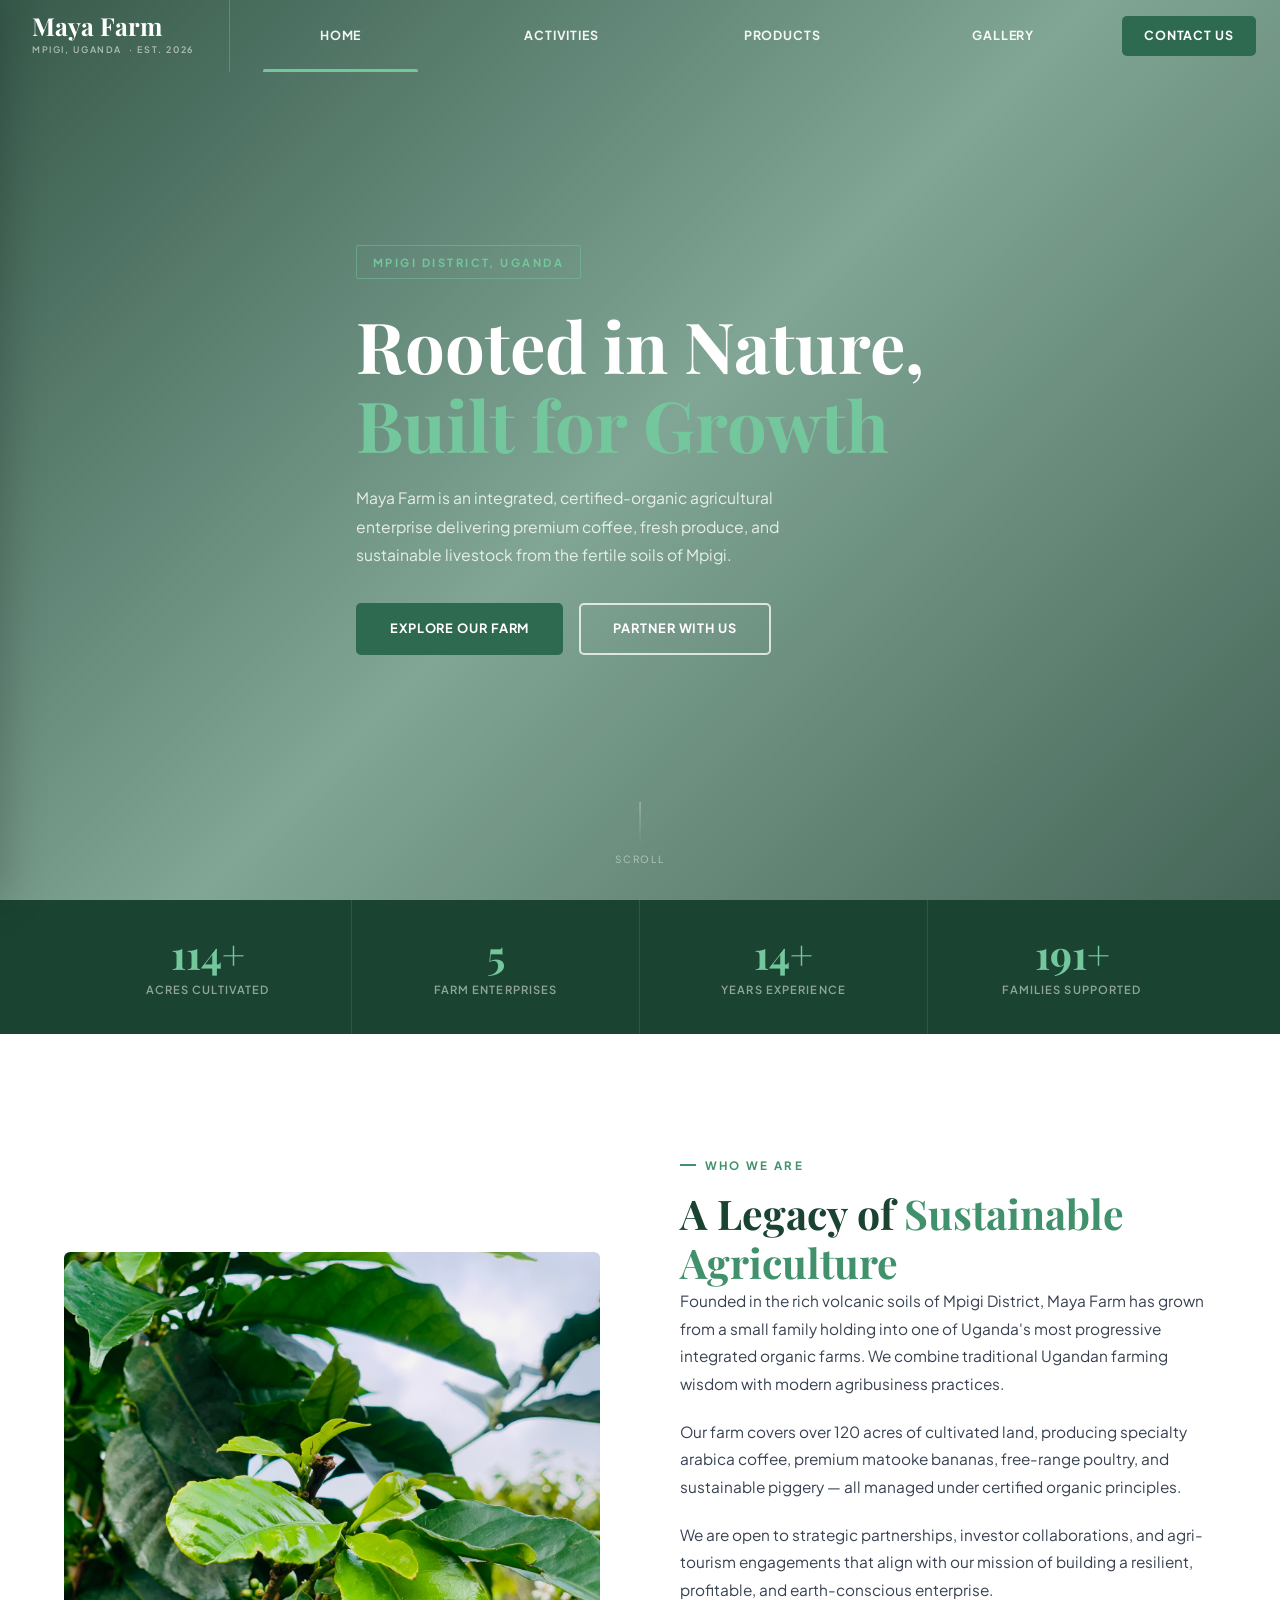
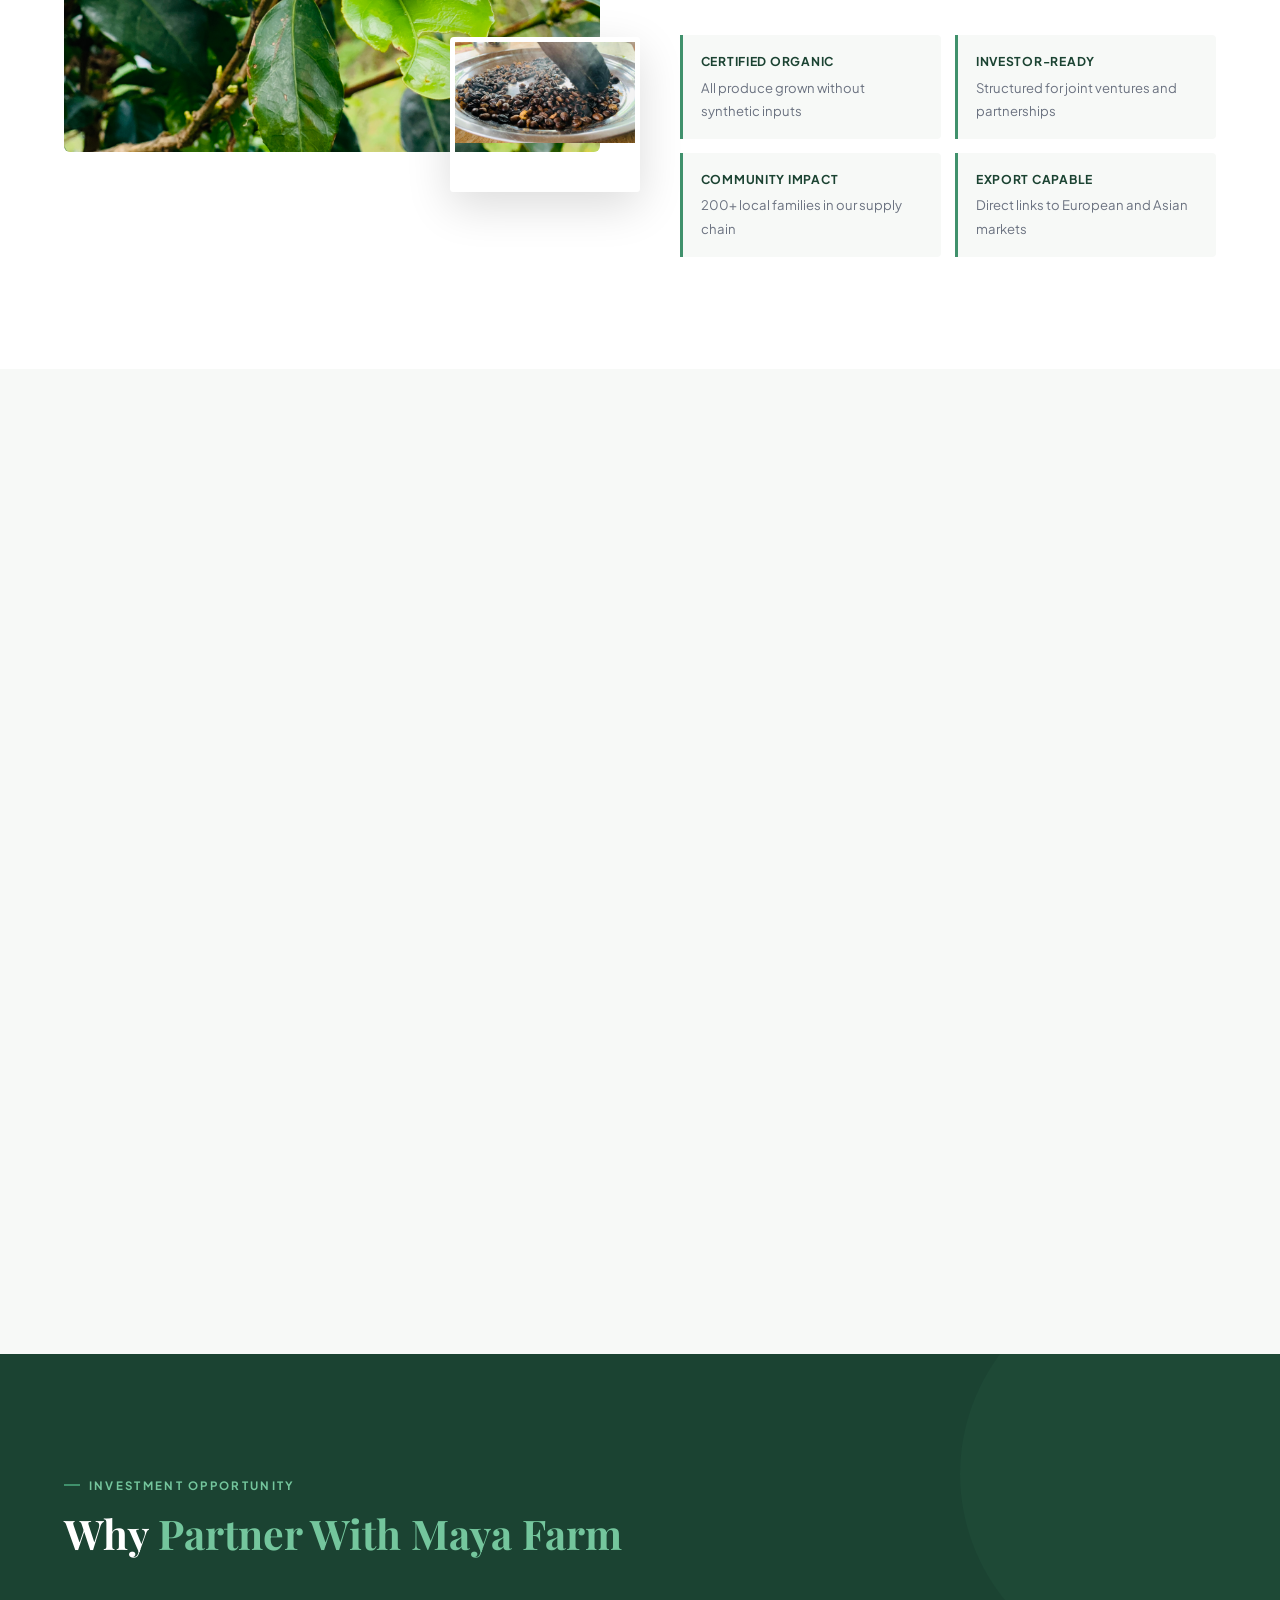
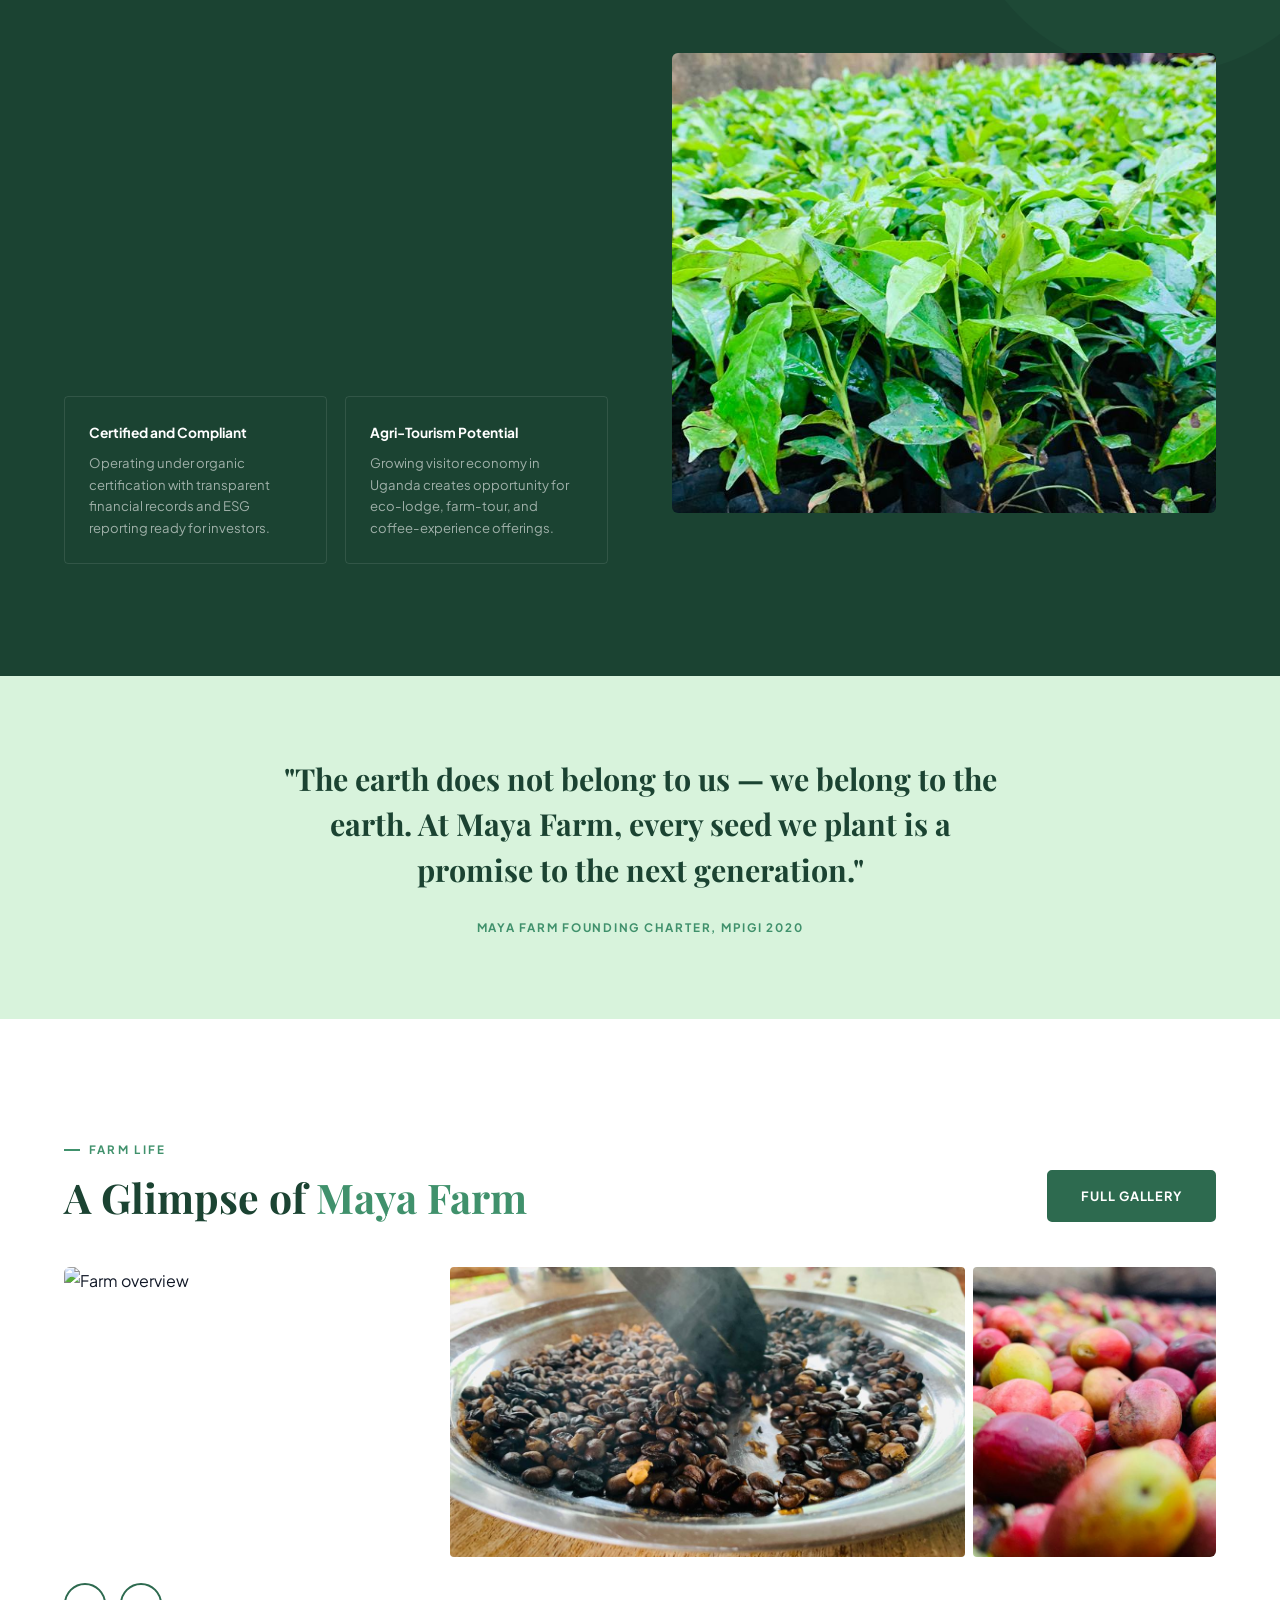
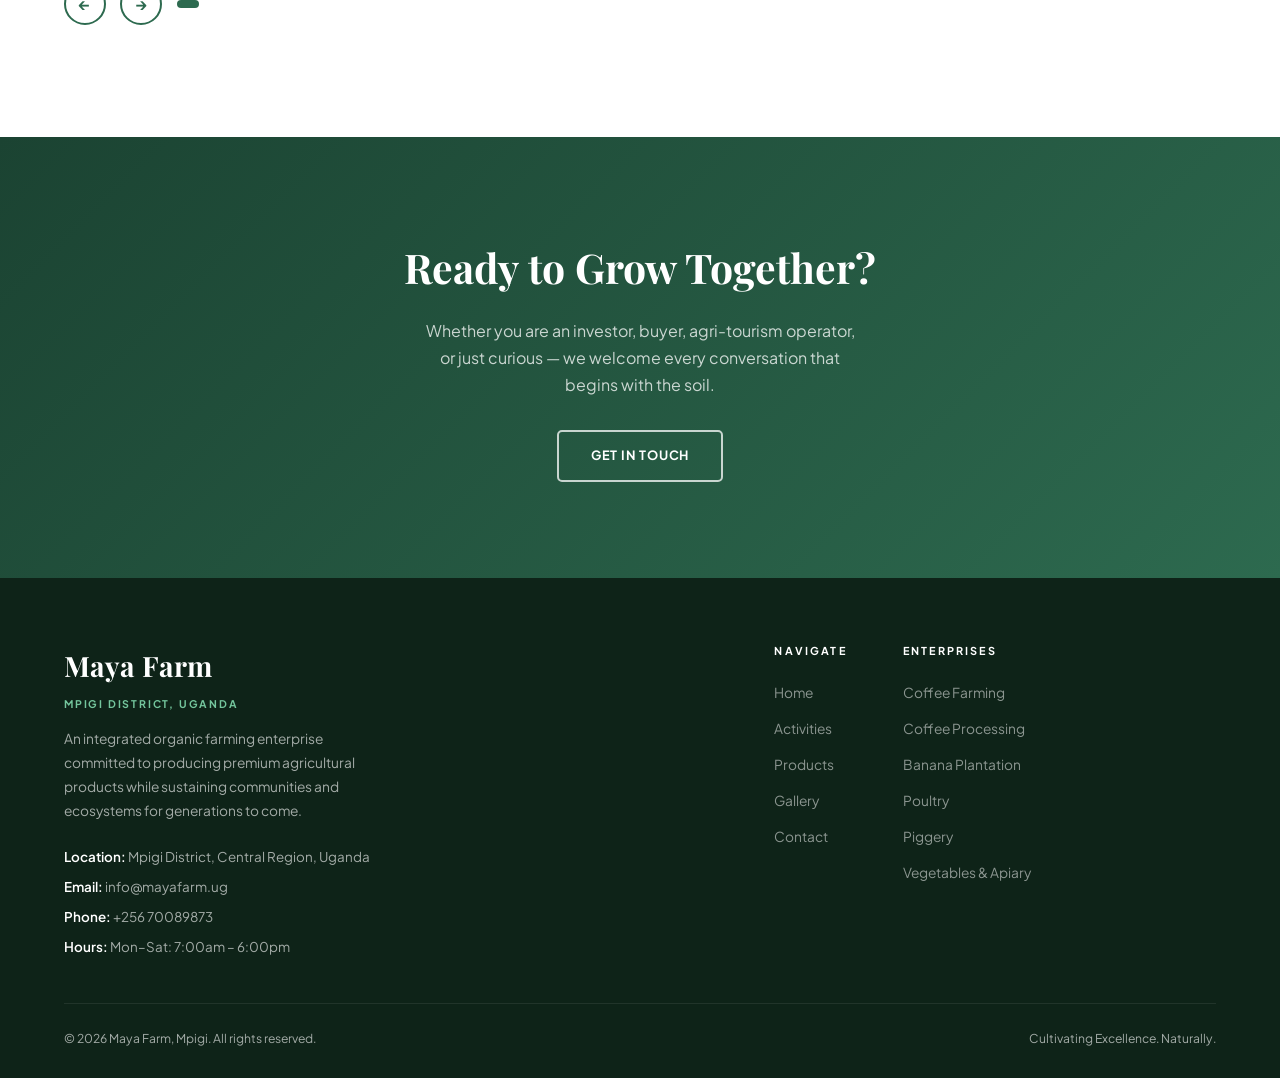
==== commit f42348d5: "Add files via upload" ====
--- a/index.html
+++ b/index.html
@@ -3,8 +3,8 @@
 <head>
   <meta charset="UTF-8"/>
   <meta name="viewport" content="width=device-width,initial-scale=1.0"/>
-  <title>Maya Farm — Organic Farming Excellence | Wakiso, Uganda</title>
-  <meta name="description" content="Maya Farm is an integrated organic farm in Wakiso, Uganda — coffee farming, banana plantation, coffee processing, poultry and piggery."/>
+  <title>Maya Farm — Organic Farming Excellence | Mpigi, Uganda</title>
+  <meta name="description" content="Maya Farm is an integrated organic farm in Mpigi, Uganda — coffee farming, banana plantation, coffee processing, poultry and piggery."/>
   <link rel="stylesheet" href="css/style.css"/>
   <link rel="preconnect" href="https://fonts.googleapis.com"/>
 </head>
@@ -31,7 +31,7 @@
 <!-- Mobile Nav -->
 <div class="mobile-nav" id="mobileNav">
   <button class="mobile-nav-close" id="mobileNavClose">&times;</button>
-  <div class="mobile-nav-brand"><div class="mn-logo">Maya Farm</div><div class="mn-tagline">Wakiso, Uganda · Est. 2025</div></div>
+  <div class="mobile-nav-brand"><div class="mn-logo">Maya Farm</div><div class="mn-tagline">Mpigi, Uganda · Est. 2025</div></div>
   <a href="index.html" class="active">Home</a>
   <a href="activities.html">Activities</a>
   <a href="products.html">Products</a>
@@ -43,9 +43,9 @@
 <section class="hero">
   <div class="hero-bg"></div>
   <div class="container hero-content">
-    <span class="hero-badge">Wakiso District, Uganda</span>
+    <span class="hero-badge">Mpigi District, Uganda</span>
     <h1>Rooted in Nature,<br><span>Built for Growth</span></h1>
-    <p class="hero-desc">Maya Farm is an integrated, certified-organic agricultural enterprise delivering premium coffee, fresh produce, and sustainable livestock from the fertile soils of Wakiso.</p>
+    <p class="hero-desc">Maya Farm is an integrated, certified-organic agricultural enterprise delivering premium coffee, fresh produce, and sustainable livestock from the fertile soils of Mpigi.</p>
     <div class="hero-actions">
       <a href="activities.html" class="btn-primary">Explore Our Farm</a>
       <a href="contact.html" class="btn-outline">Partner With Us</a>
@@ -81,7 +81,7 @@
       <div class="about-text fade-in-right">
         <span class="section-label">Who We Are</span>
         <h2 class="section-title">A Legacy of <span>Sustainable Agriculture</span></h2>
-        <p>Founded in the rich volcanic soils of Wakiso District, Maya Farm has grown from a small family holding into one of Uganda's most progressive integrated organic farms. We combine traditional Ugandan farming wisdom with modern agribusiness practices.</p>
+        <p>Founded in the rich volcanic soils of Mpigi District, Maya Farm has grown from a small family holding into one of Uganda's most progressive integrated organic farms. We combine traditional Ugandan farming wisdom with modern agribusiness practices.</p>
         <p>Our farm covers over 120 acres of cultivated land, producing specialty arabica coffee, premium matooke bananas, free-range poultry, and sustainable piggery — all managed under certified organic principles.</p>
         <p>We are open to strategic partnerships, investor collaborations, and agri-tourism engagements that align with our mission of building a resilient, profitable, and earth-conscious enterprise.</p>
         <div class="about-features">
@@ -109,12 +109,12 @@
         <div class="activity-card-overlay">
           <span class="activity-tag">Primary Crop</span>
           <h3>Coffee Farming</h3>
-          <p>Arabica and Robusta varieties grown in the highland microclimates of Wakiso, processed to specialty-grade standards for export.</p>
+          <p>Arabica and Robusta varieties grown in the highland microclimates of Mpigi, processed to specialty-grade standards for export.</p>
           <a href="activities.html#coffee" class="activity-link">Learn More →</a>
         </div>
       </div>
       <div class="activity-card fade-in delay-2">
-        <img src="images/BananaPlantationinAfrica.jpg" alt="Banana plantation" loading="lazy"/>
+        <img src="images/BananaPlantationinAfrica.png" alt="Banana plantation" loading="lazy"/>
         <div class="activity-card-overlay">
           <span class="activity-tag">Plantation</span>
           <h3>Banana Plantation</h3>
@@ -123,7 +123,7 @@
         </div>
       </div>
       <div class="activity-card fade-in delay-3">
-        <img src="images/poutry.jpg" alt="Poultry" loading="lazy"/>
+        <img src="images/poutry.png" alt="Poultry" loading="lazy"/>
         <div class="activity-card-overlay">
           <span class="activity-tag">Livestock</span>
           <h3>Poultry</h3>
@@ -163,7 +163,7 @@
 <section class="quote-strip">
   <div class="container">
     <blockquote class="fade-in">"The earth does not belong to us — we belong to the earth. At Maya Farm, every seed we plant is a promise to the next generation."</blockquote>
-    <cite class="fade-in delay-1"> Maya Farm Founding Charter, Wakiso 2020</cite>
+    <cite class="fade-in delay-1"> Maya Farm Founding Charter, Mpigi 2020</cite>
   </div>
 </section>
 
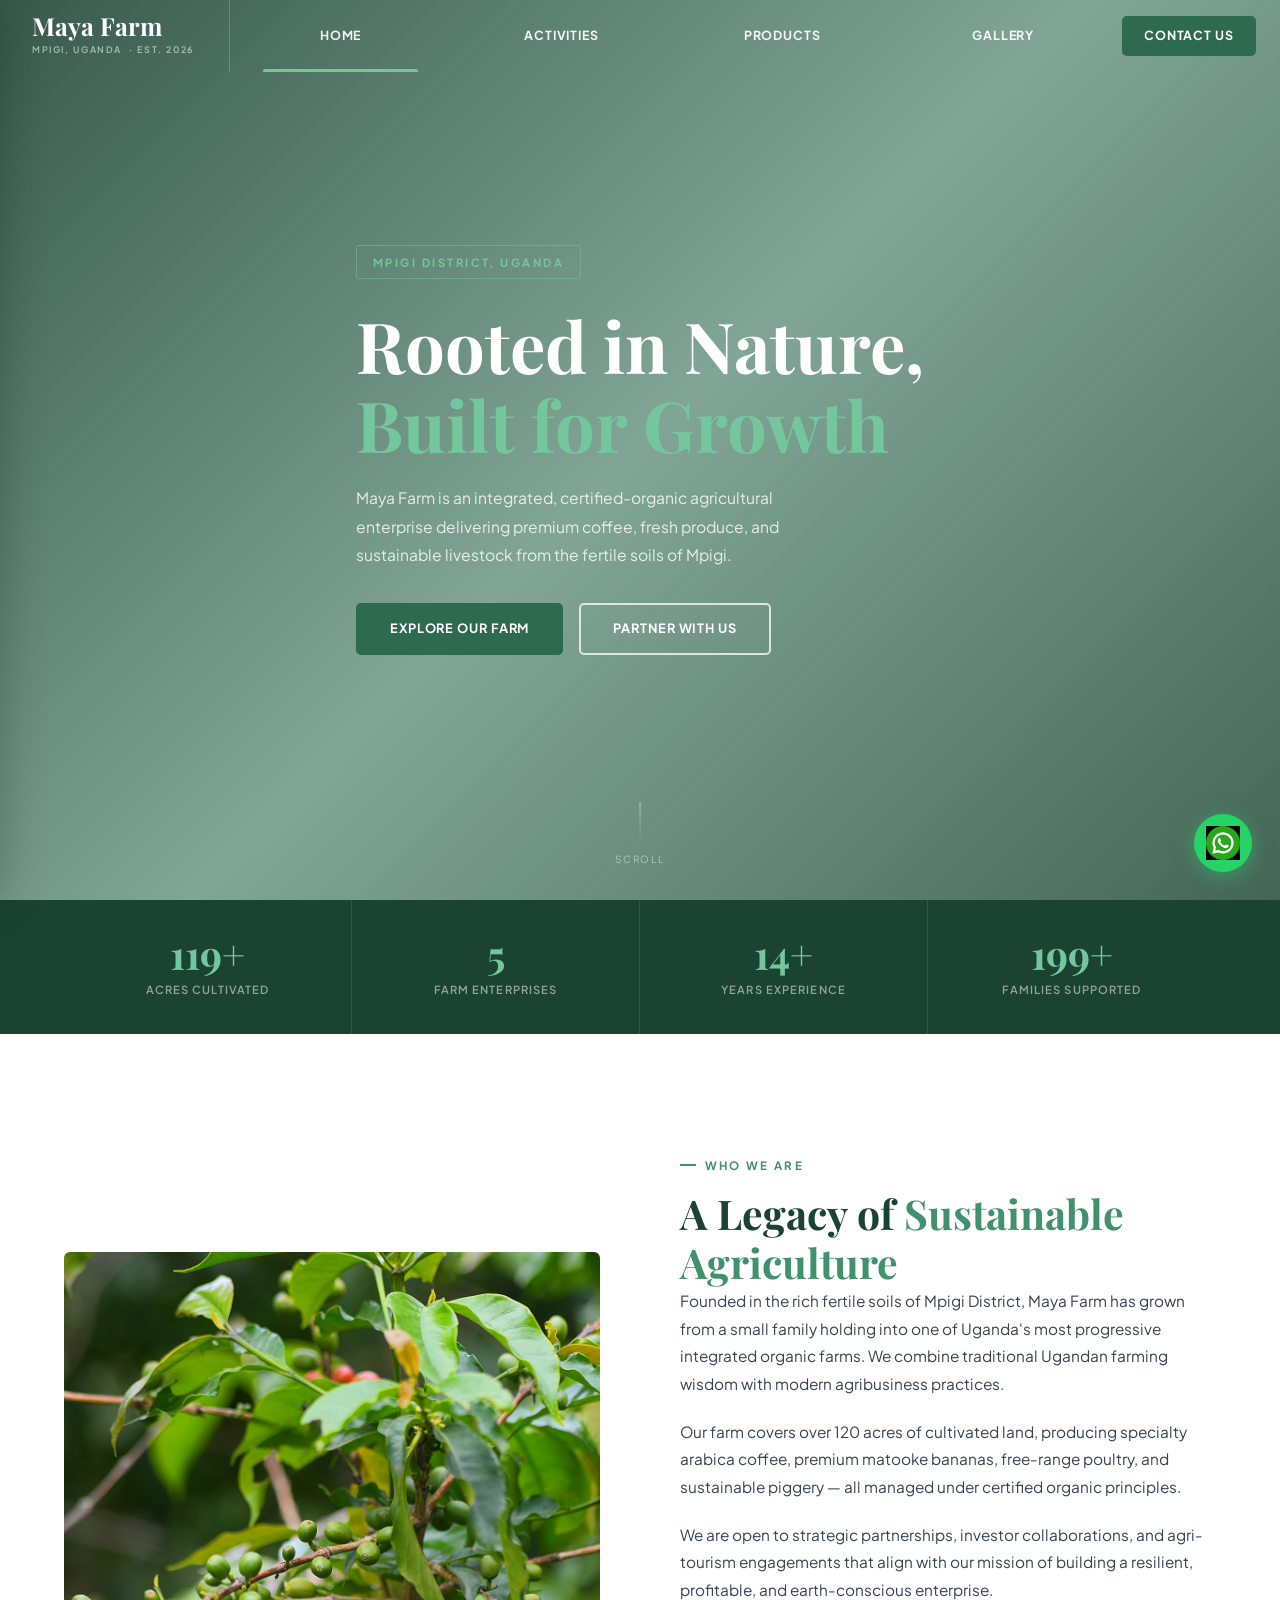
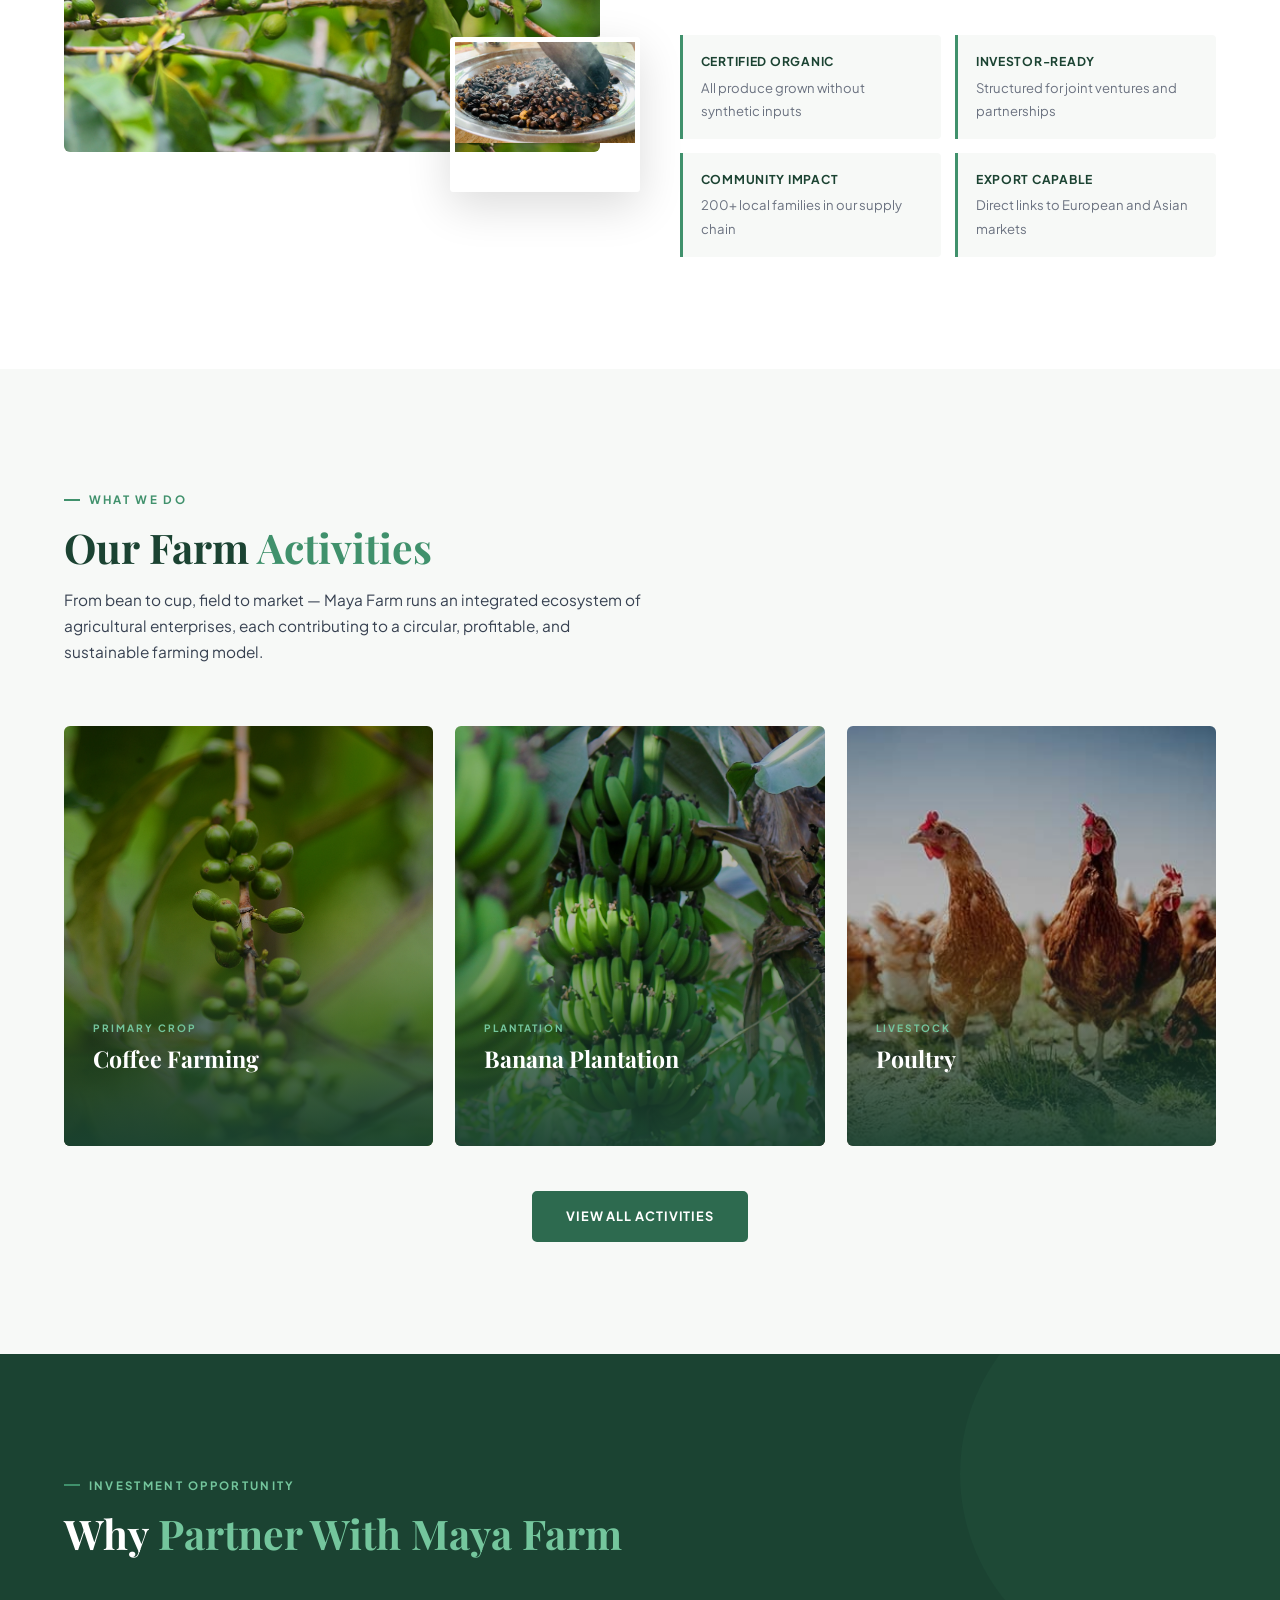
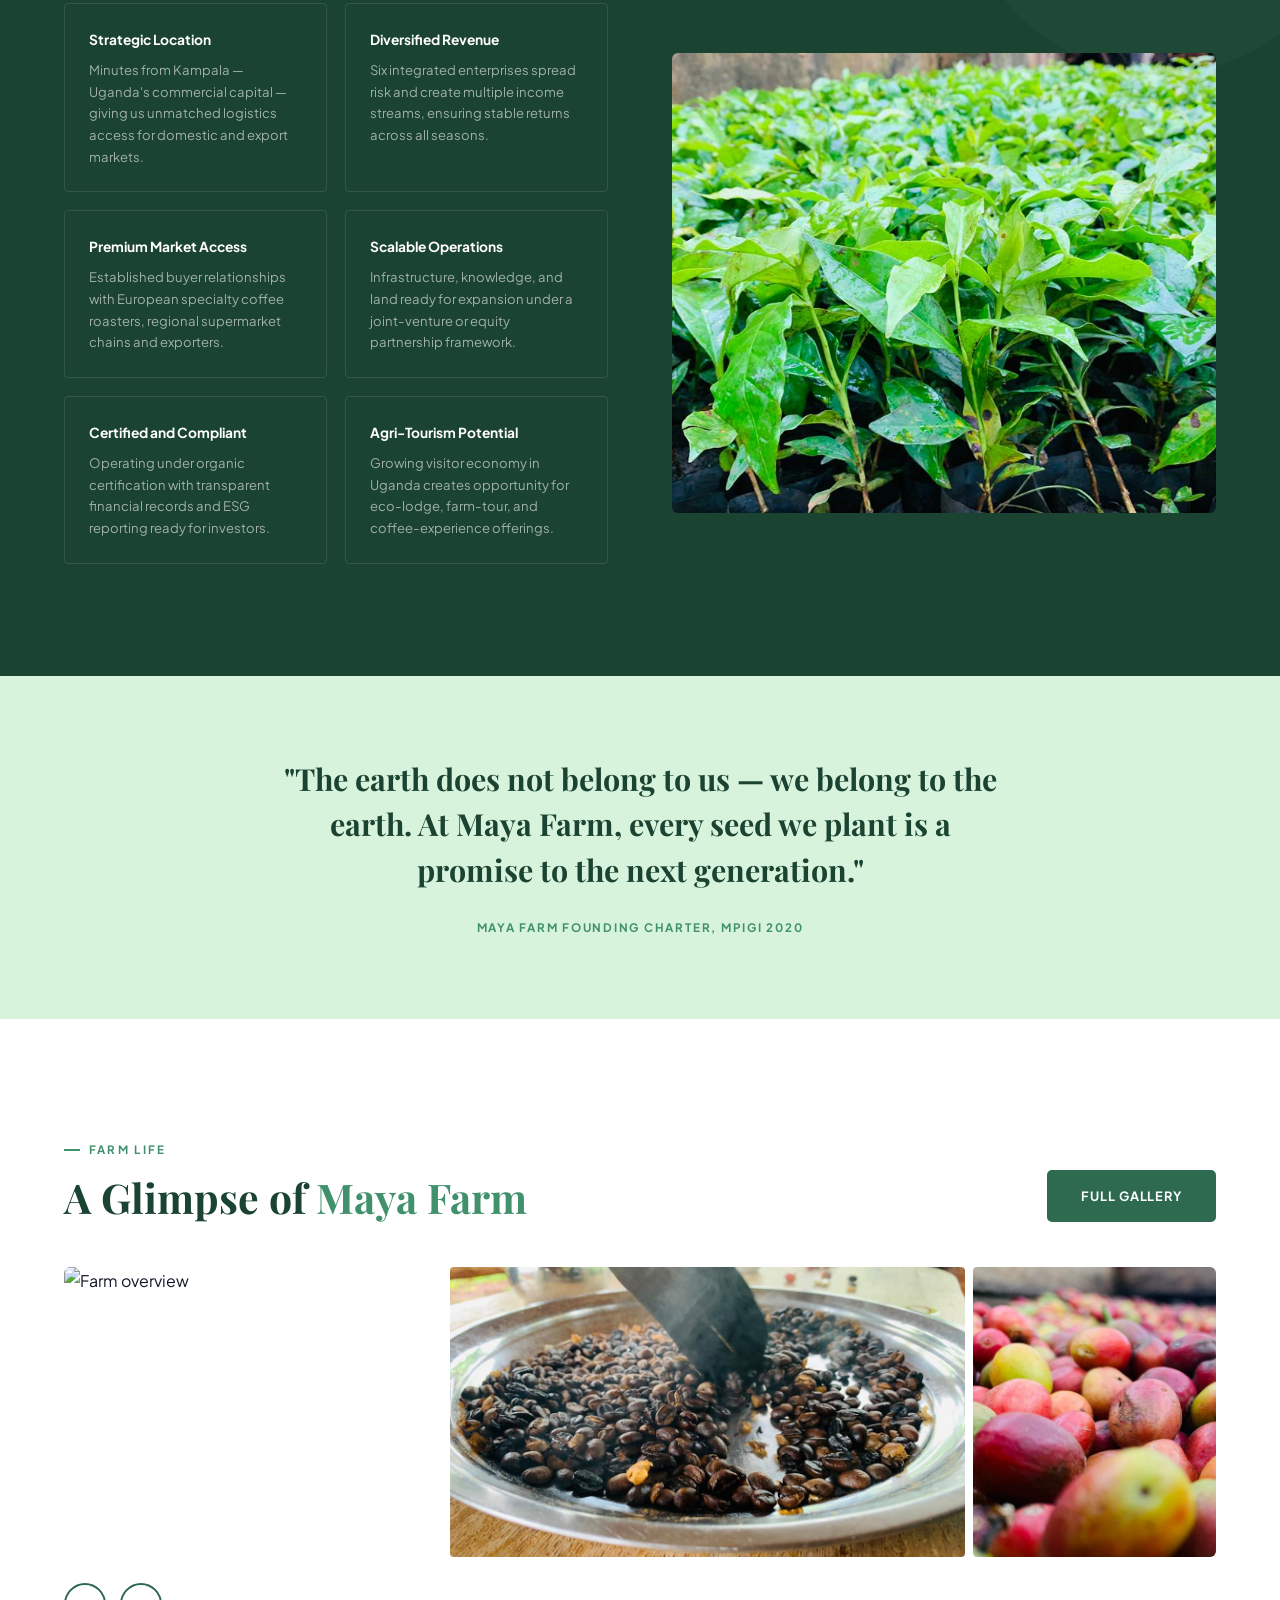
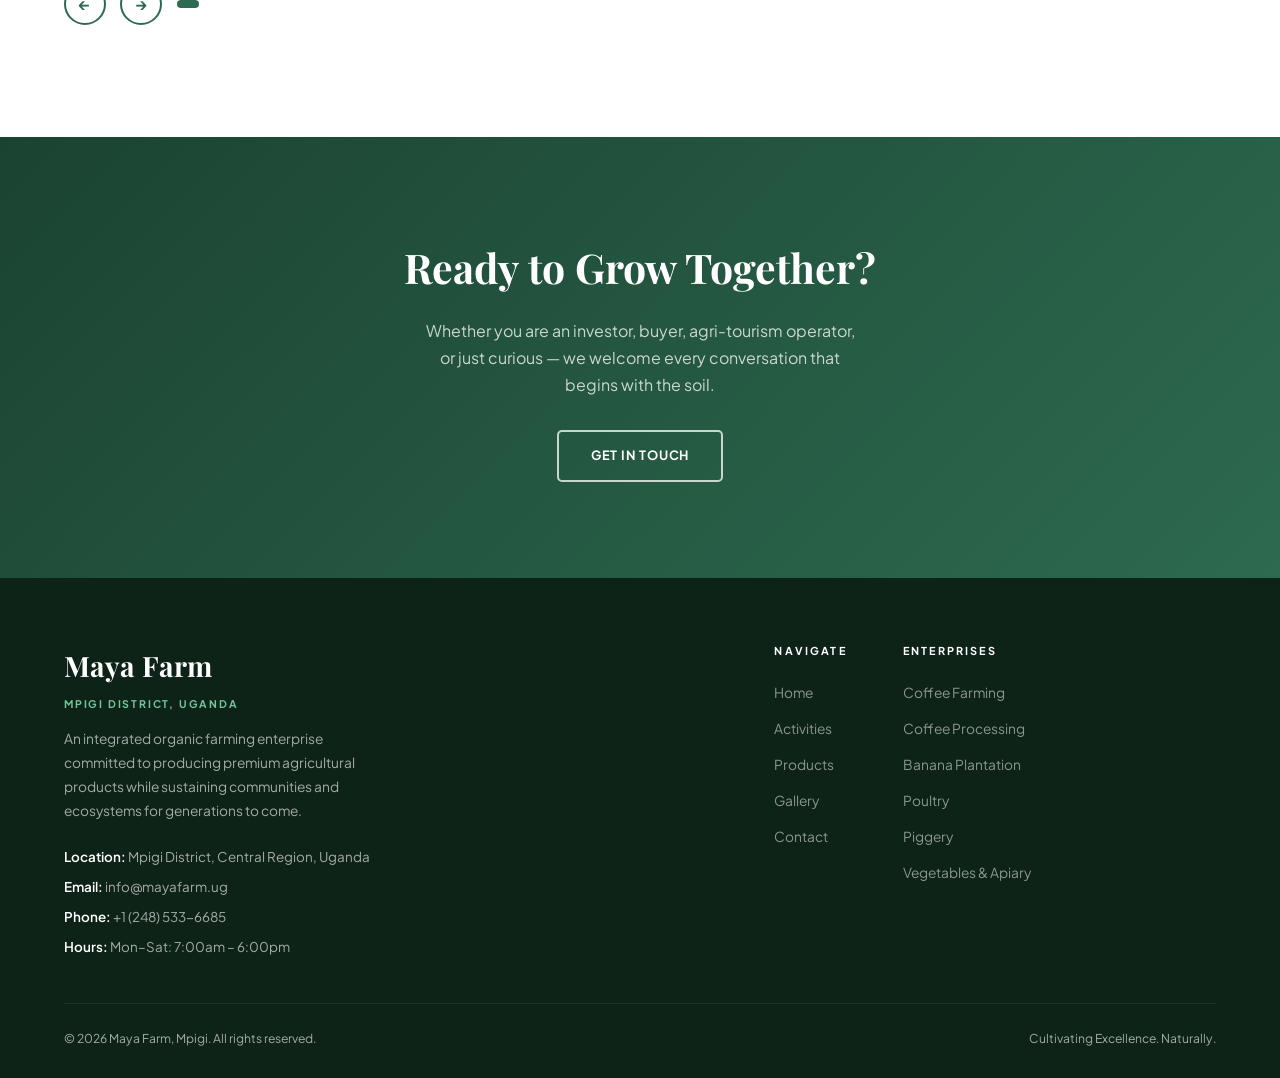
==== commit 91e53db0: "Add files via upload" ====
--- a/index.html
+++ b/index.html
@@ -31,7 +31,7 @@
 <!-- Mobile Nav -->
 <div class="mobile-nav" id="mobileNav">
   <button class="mobile-nav-close" id="mobileNavClose">&times;</button>
-  <div class="mobile-nav-brand"><div class="mn-logo">Maya Farm</div><div class="mn-tagline">Mpigi, Uganda · Est. 2025</div></div>
+  <div class="mobile-nav-brand"><div class="mn-logo">Maya Farm</div><div class="mn-tagline">Mpigi, Uganda · Est. 2026</div></div>
   <a href="index.html" class="active">Home</a>
   <a href="activities.html">Activities</a>
   <a href="products.html">Products</a>
@@ -72,7 +72,7 @@
     <div class="about-grid">
       <div class="about-image-wrap fade-in-left">
         <div class="about-img-main">
-          <img src="images/coffe.jpeg" alt="Maya Farm green fields" loading="lazy"/>
+          <img src="images/coffe1.JPG" alt="Maya Farm green fields" loading="lazy"/>
         </div>
         <div class="about-img-accent">
           <img src="images/processing.jpeg" alt="Coffee cherries" loading="lazy"/>
@@ -81,7 +81,7 @@
       <div class="about-text fade-in-right">
         <span class="section-label">Who We Are</span>
         <h2 class="section-title">A Legacy of <span>Sustainable Agriculture</span></h2>
-        <p>Founded in the rich volcanic soils of Mpigi District, Maya Farm has grown from a small family holding into one of Uganda's most progressive integrated organic farms. We combine traditional Ugandan farming wisdom with modern agribusiness practices.</p>
+        <p>Founded in the rich fertile soils of Mpigi District, Maya Farm has grown from a small family holding into one of Uganda's most progressive integrated organic farms. We combine traditional Ugandan farming wisdom with modern agribusiness practices.</p>
         <p>Our farm covers over 120 acres of cultivated land, producing specialty arabica coffee, premium matooke bananas, free-range poultry, and sustainable piggery — all managed under certified organic principles.</p>
         <p>We are open to strategic partnerships, investor collaborations, and agri-tourism engagements that align with our mission of building a resilient, profitable, and earth-conscious enterprise.</p>
         <div class="about-features">
@@ -105,7 +105,7 @@
     </div>
     <div class="activities-grid">
       <div class="activity-card fade-in delay-1">
-        <img src="images/coffe.jpeg" alt="Coffee farming" loading="lazy"/>
+        <img src="images/coffe2.JPG" alt="Coffee farming" loading="lazy"/>
         <div class="activity-card-overlay">
           <span class="activity-tag">Primary Crop</span>
           <h3>Coffee Farming</h3>
@@ -114,7 +114,7 @@
         </div>
       </div>
       <div class="activity-card fade-in delay-2">
-        <img src="images/BananaPlantationinAfrica.png" alt="Banana plantation" loading="lazy"/>
+        <img src="images/banaga.jpeg" alt="Banana plantation" loading="lazy"/>
         <div class="activity-card-overlay">
           <span class="activity-tag">Plantation</span>
           <h3>Banana Plantation</h3>
@@ -123,7 +123,7 @@
         </div>
       </div>
       <div class="activity-card fade-in delay-3">
-        <img src="images/poutry.png" alt="Poultry" loading="lazy"/>
+        <img src="images/chicken2.jpeg" alt="Poultry" loading="lazy"/>
         <div class="activity-card-overlay">
           <span class="activity-tag">Livestock</span>
           <h3>Poultry</h3>
@@ -243,7 +243,7 @@
         <div class="footer-contact-info">
           <span><strong>Location:</strong> Mpigi District, Central Region, Uganda</span>
           <span><strong>Email:</strong> info@mayafarm.ug</span>
-          <span><strong>Phone:</strong> +256 70089873</span>
+          <span><strong>Phone:</strong> +1 (248) 533-6685</span>
           <span><strong>Hours:</strong> Mon–Sat: 7:00am – 6:00pm</span>
         </div>
       </div>
@@ -286,5 +286,7 @@
 
 <div class="mobile-nav-overlay" id="mobileNavOverlay"></div>
 <script src="js/main.js"></script>
+<!-- WHATSAPP FLOAT -->
+<a href="https://wa.me/12485336685?text=Hello%20Maya%20Farm%2C%20I%20am%20interested%20in%20your%20farm." target="_blank" style="position:fixed;bottom:28px;right:28px;width:58px;height:58px;background:#25D366;border-radius:50%;display:flex;align-items:center;justify-content:center;box-shadow:0 4px 20px rgba(37,211,102,.5);z-index:9999;text-decoration:none;font-size:28px;transition:transform .3s;" onmouseover="this.style.transform='scale(1.12)'" onmouseout="this.style.transform='scale(1)'" title="Chat on WhatsApp"><img src="images/whatsapp.png" alt="WhatsApp" style="width:34px;height:34px;object-fit:contain;"></a>
 </body>
 </html>
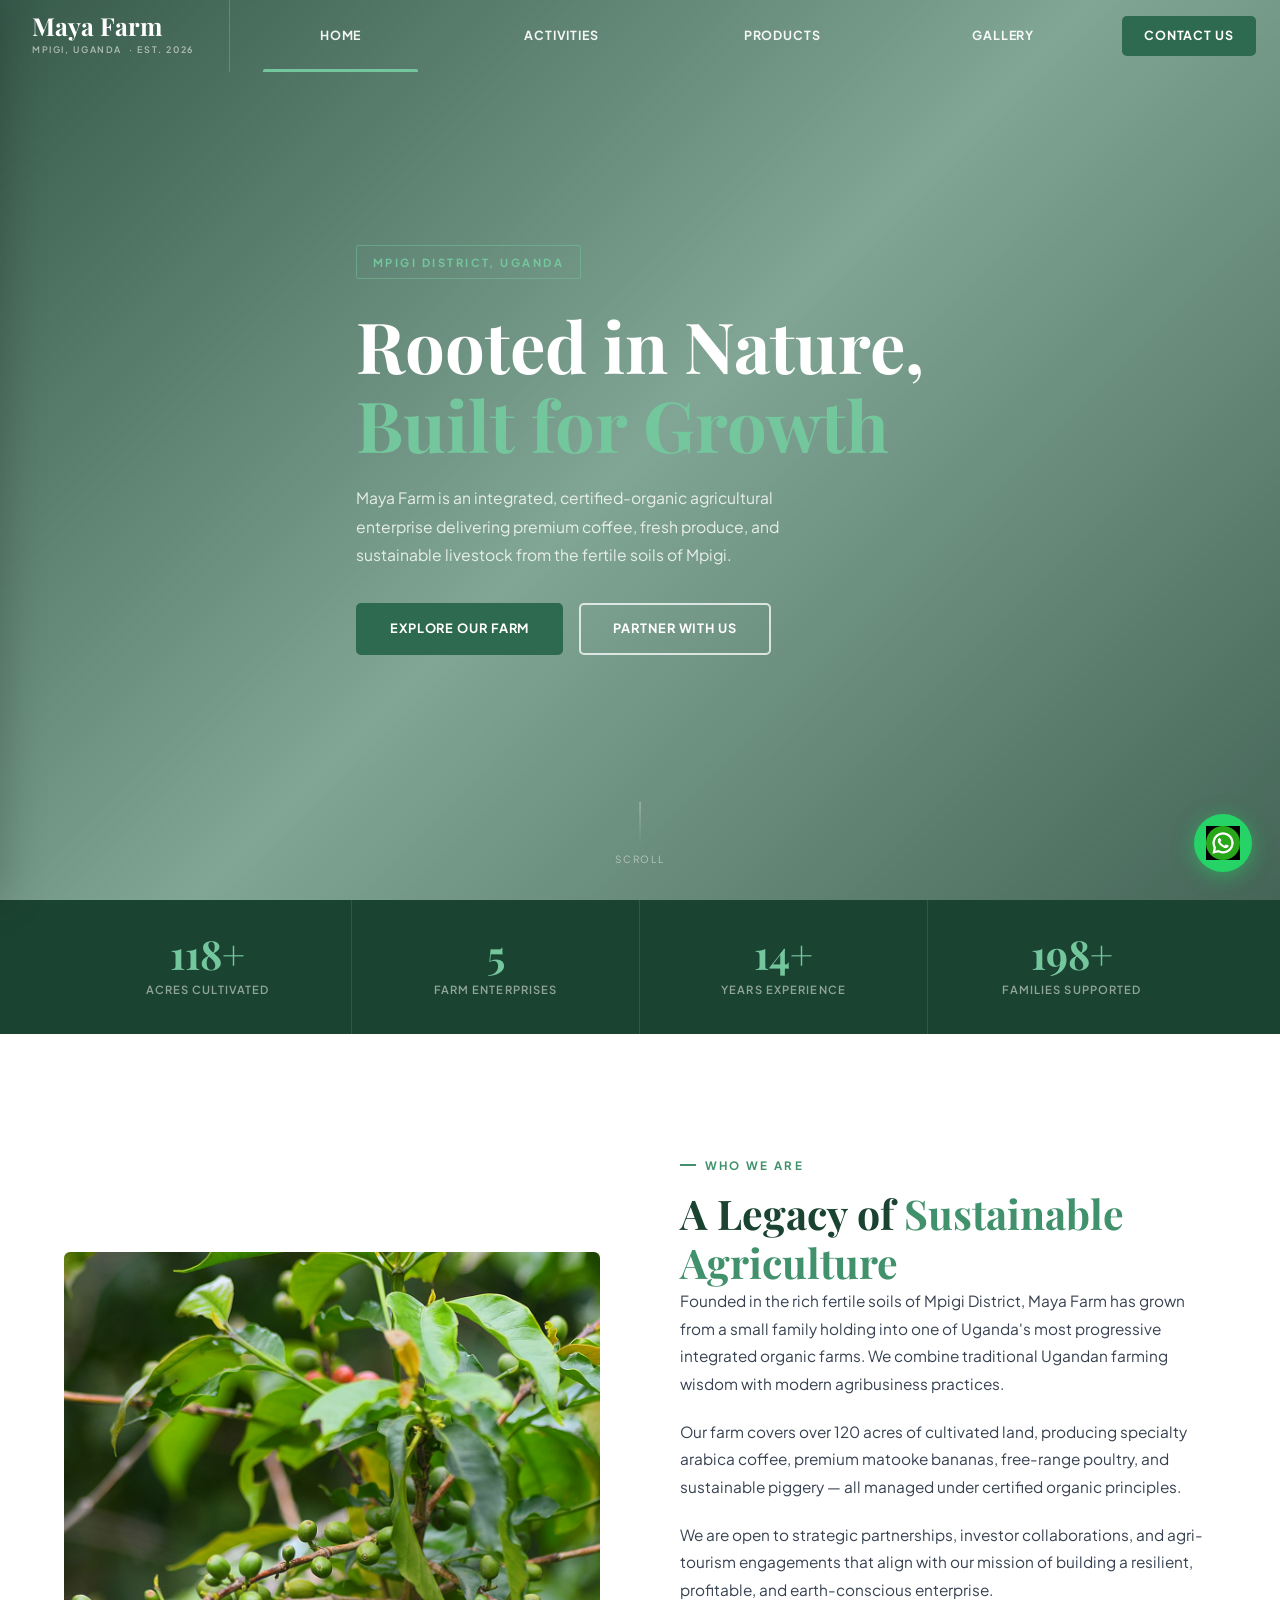
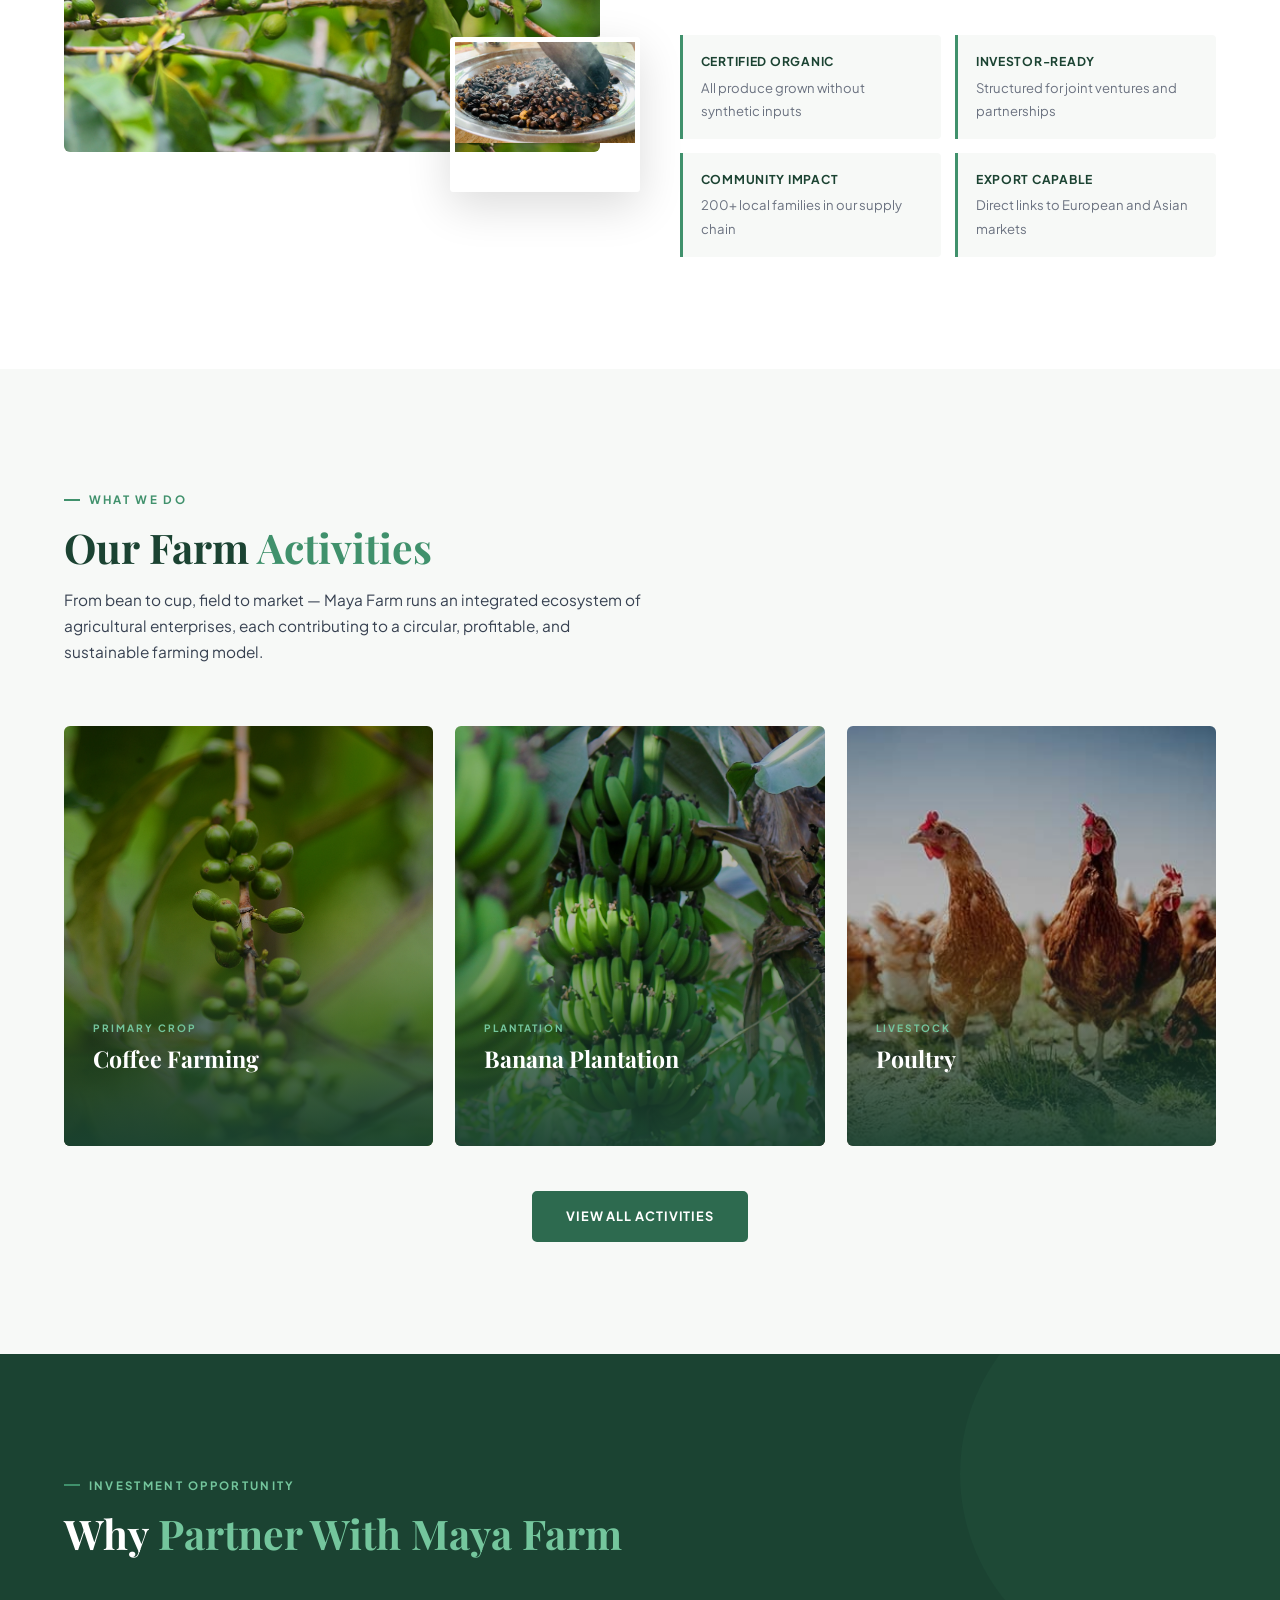
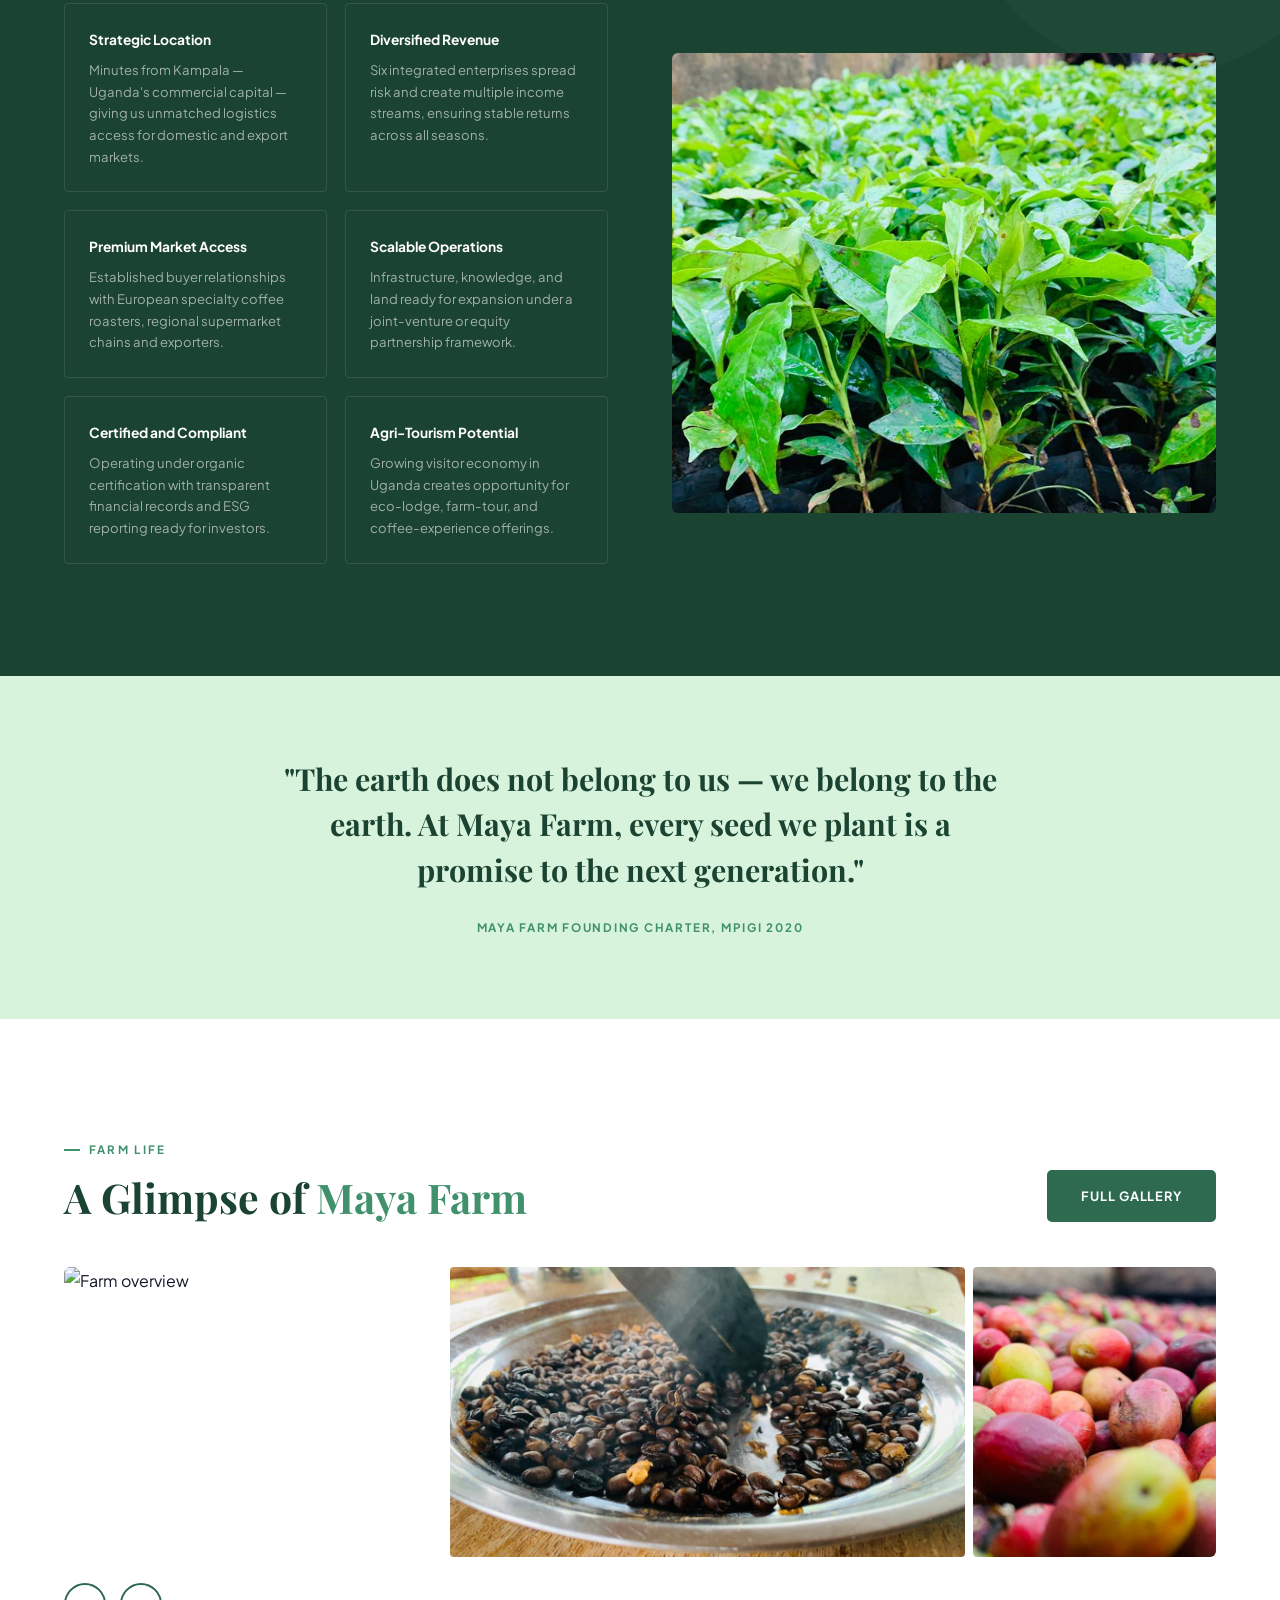
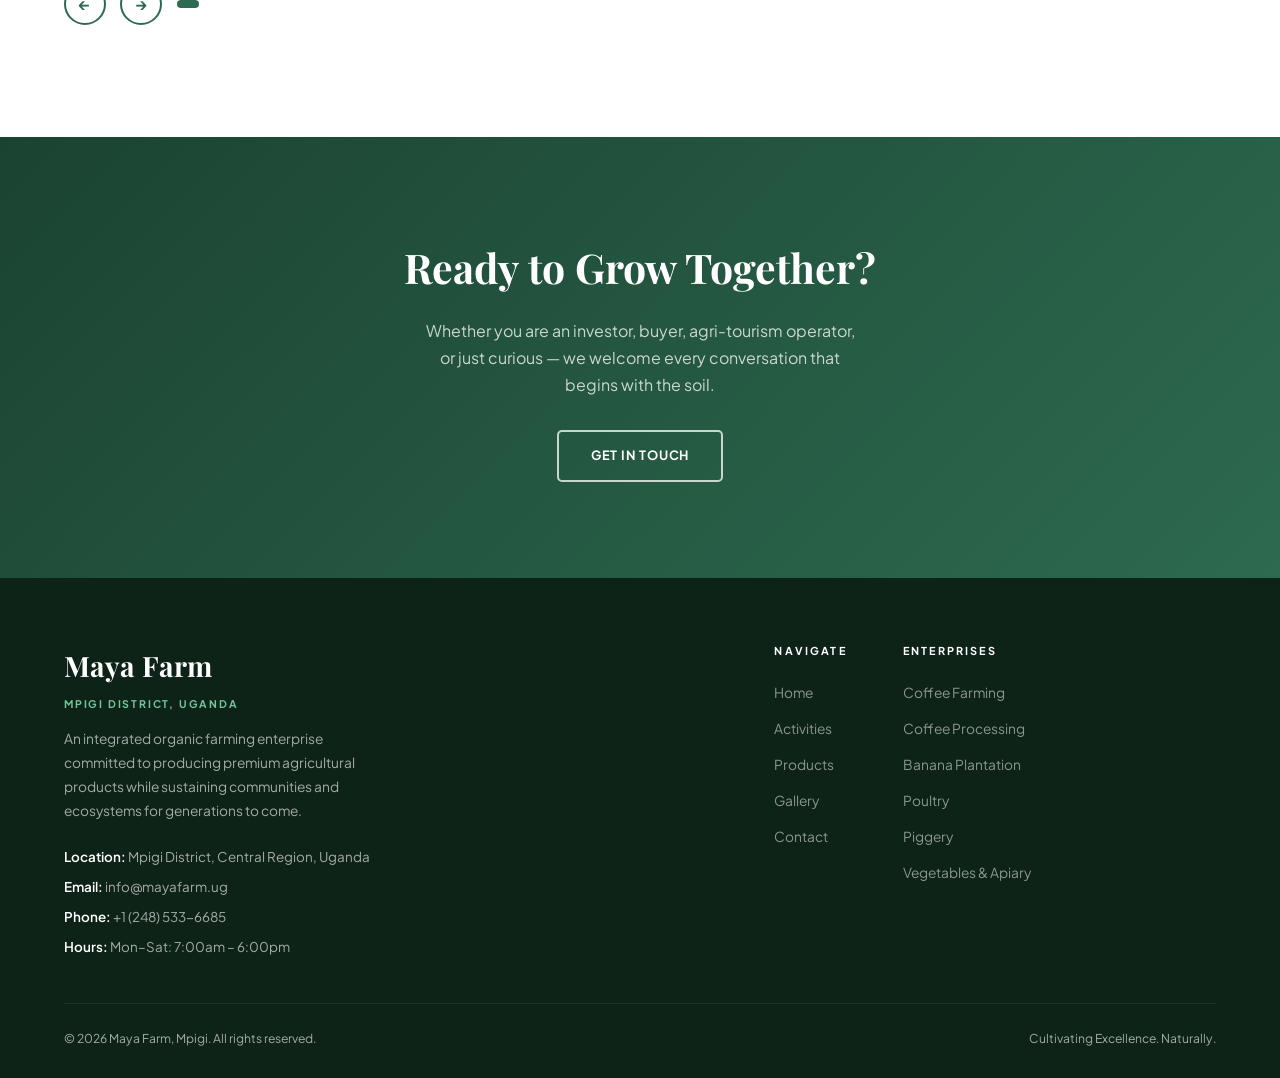
==== commit 7a002589: "Add files via upload" ====
--- a/index.html
+++ b/index.html
@@ -13,16 +13,16 @@
 <!-- ══ NAV ══ -->
 <nav class="nav" id="mainNav">
   <div class="nav-inner">
-    <a href="index.html" class="nav-logo">
+    <a href="." class="nav-logo">
       <span class="logo-name">Maya Farm</span>
       <span class="logo-tagline">Mpigi, Uganda &nbsp;· Est. 2026</span>
     </a>
     <ul class="nav-links">
-      <li><a href="index.html" class="active">Home</a></li>
-      <li><a href="activities.html">Activities</a></li>
-      <li><a href="products.html">Products</a></li>
-      <li><a href="gallery.html">Gallery</a></li>
-      <li><a href="contact.html" class="nav-cta">Contact Us</a></li>
+      <li><a href="." class="active">Home</a></li>
+      <li><a href="activities">Activities</a></li>
+      <li><a href="products">Products</a></li>
+      <li><a href="gallery">Gallery</a></li>
+      <li><a href="contact" class="nav-cta">Contact Us</a></li>
     </ul>
     <div class="hamburger" id="hamburger"><span></span><span></span><span></span></div>
   </div>
@@ -32,11 +32,11 @@
 <div class="mobile-nav" id="mobileNav">
   <button class="mobile-nav-close" id="mobileNavClose">&times;</button>
   <div class="mobile-nav-brand"><div class="mn-logo">Maya Farm</div><div class="mn-tagline">Mpigi, Uganda · Est. 2026</div></div>
-  <a href="index.html" class="active">Home</a>
-  <a href="activities.html">Activities</a>
-  <a href="products.html">Products</a>
-  <a href="gallery.html">Gallery</a>
-  <a href="contact.html">Contact Us</a>
+  <a href="." class="active">Home</a>
+  <a href="activities">Activities</a>
+  <a href="products">Products</a>
+  <a href="gallery">Gallery</a>
+  <a href="contact">Contact Us</a>
 </div>
 
 <!-- ══ HERO ══ -->
@@ -47,8 +47,8 @@
     <h1>Rooted in Nature,<br><span>Built for Growth</span></h1>
     <p class="hero-desc">Maya Farm is an integrated, certified-organic agricultural enterprise delivering premium coffee, fresh produce, and sustainable livestock from the fertile soils of Mpigi.</p>
     <div class="hero-actions">
-      <a href="activities.html" class="btn-primary">Explore Our Farm</a>
-      <a href="contact.html" class="btn-outline">Partner With Us</a>
+      <a href="activities" class="btn-primary">Explore Our Farm</a>
+      <a href="contact" class="btn-outline">Partner With Us</a>
     </div>
   </div>
   <div class="hero-scroll"><div class="scroll-line"></div><span>Scroll</span></div>
@@ -110,7 +110,7 @@
           <span class="activity-tag">Primary Crop</span>
           <h3>Coffee Farming</h3>
           <p>Arabica and Robusta varieties grown in the highland microclimates of Mpigi, processed to specialty-grade standards for export.</p>
-          <a href="activities.html#coffee" class="activity-link">Learn More →</a>
+          <a href="activities#coffee" class="activity-link">Learn More →</a>
         </div>
       </div>
       <div class="activity-card fade-in delay-2">
@@ -119,7 +119,7 @@
           <span class="activity-tag">Plantation</span>
           <h3>Banana Plantation</h3>
           <p>Over 30 acres of matoke and dessert banana varieties, supplying urban markets in Kampala and processed into value-added products.</p>
-          <a href="activities.html#banana" class="activity-link">Learn More →</a>
+          <a href="activities#banana" class="activity-link">Learn More →</a>
         </div>
       </div>
       <div class="activity-card fade-in delay-3">
@@ -128,12 +128,12 @@
           <span class="activity-tag">Livestock</span>
           <h3>Poultry</h3>
           <p>Free-range indigenous and hybrid poultry, alongside a well-managed piggery providing premium pork and organic manure.</p>
-          <a href="activities.html#livestock" class="activity-link">Learn More →</a>
+          <a href="activities#livestock" class="activity-link">Learn More →</a>
         </div>
       </div>
     </div>
     <div style="text-align:center;margin-top:2.8rem;" class="fade-in">
-      <a href="activities.html" class="btn-primary">View All Activities</a>
+      <a href="activities" class="btn-primary">View All Activities</a>
     </div>
   </div>
 </section>
@@ -175,7 +175,7 @@
         <span class="section-label">Farm Life</span>
         <h2 class="section-title">A Glimpse of <span>Maya Farm</span></h2>
       </div>
-      <a href="gallery.html" class="btn-primary fade-in">Full Gallery</a>
+      <a href="gallery" class="btn-primary fade-in">Full Gallery</a>
     </div>
     <div class="gallery-swiper-outer">
       <div class="gallery-swiper-wrap">
@@ -228,7 +228,7 @@
   <div class="container">
     <h2 class="fade-in">Ready to Grow Together?</h2>
     <p class="fade-in delay-1">Whether you are an investor, buyer, agri-tourism operator, or just curious — we welcome every conversation that begins with the soil.</p>
-    <a href="contact.html" class="btn-outline fade-in delay-2">Get In Touch</a>
+    <a href="contact" class="btn-outline fade-in delay-2">Get In Touch</a>
   </div>
 </section>
 
@@ -251,22 +251,22 @@
         <div class="footer-col">
           <h5>Navigate</h5>
           <ul>
-            <li><a href="index.html">Home</a></li>
-            <li><a href="activities.html">Activities</a></li>
-            <li><a href="products.html">Products</a></li>
-            <li><a href="gallery.html">Gallery</a></li>
-            <li><a href="contact.html">Contact</a></li>
+            <li><a href=".">Home</a></li>
+            <li><a href="activities">Activities</a></li>
+            <li><a href="products">Products</a></li>
+            <li><a href="gallery">Gallery</a></li>
+            <li><a href="contact">Contact</a></li>
           </ul>
         </div>
         <div class="footer-col">
           <h5>Enterprises</h5>
           <ul>
-            <li><a href="activities.html#coffee">Coffee Farming</a></li>
-            <li><a href="activities.html#coffee-processing">Coffee Processing</a></li>
-            <li><a href="activities.html#banana">Banana Plantation</a></li>
-            <li><a href="activities.html#livestock">Poultry</a></li>
-            <li><a href="activities.html#piggery">Piggery</a></li>
-            <li><a href="activities.html#vegetables">Vegetables &amp; Apiary</a></li>
+            <li><a href="activities#coffee">Coffee Farming</a></li>
+            <li><a href="activities#coffee-processing">Coffee Processing</a></li>
+            <li><a href="activities#banana">Banana Plantation</a></li>
+            <li><a href="activities#livestock">Poultry</a></li>
+            <li><a href="activities#piggery">Piggery</a></li>
+            <li><a href="activities#vegetables">Vegetables &amp; Apiary</a></li>
           </ul>
         </div>
       </div>
